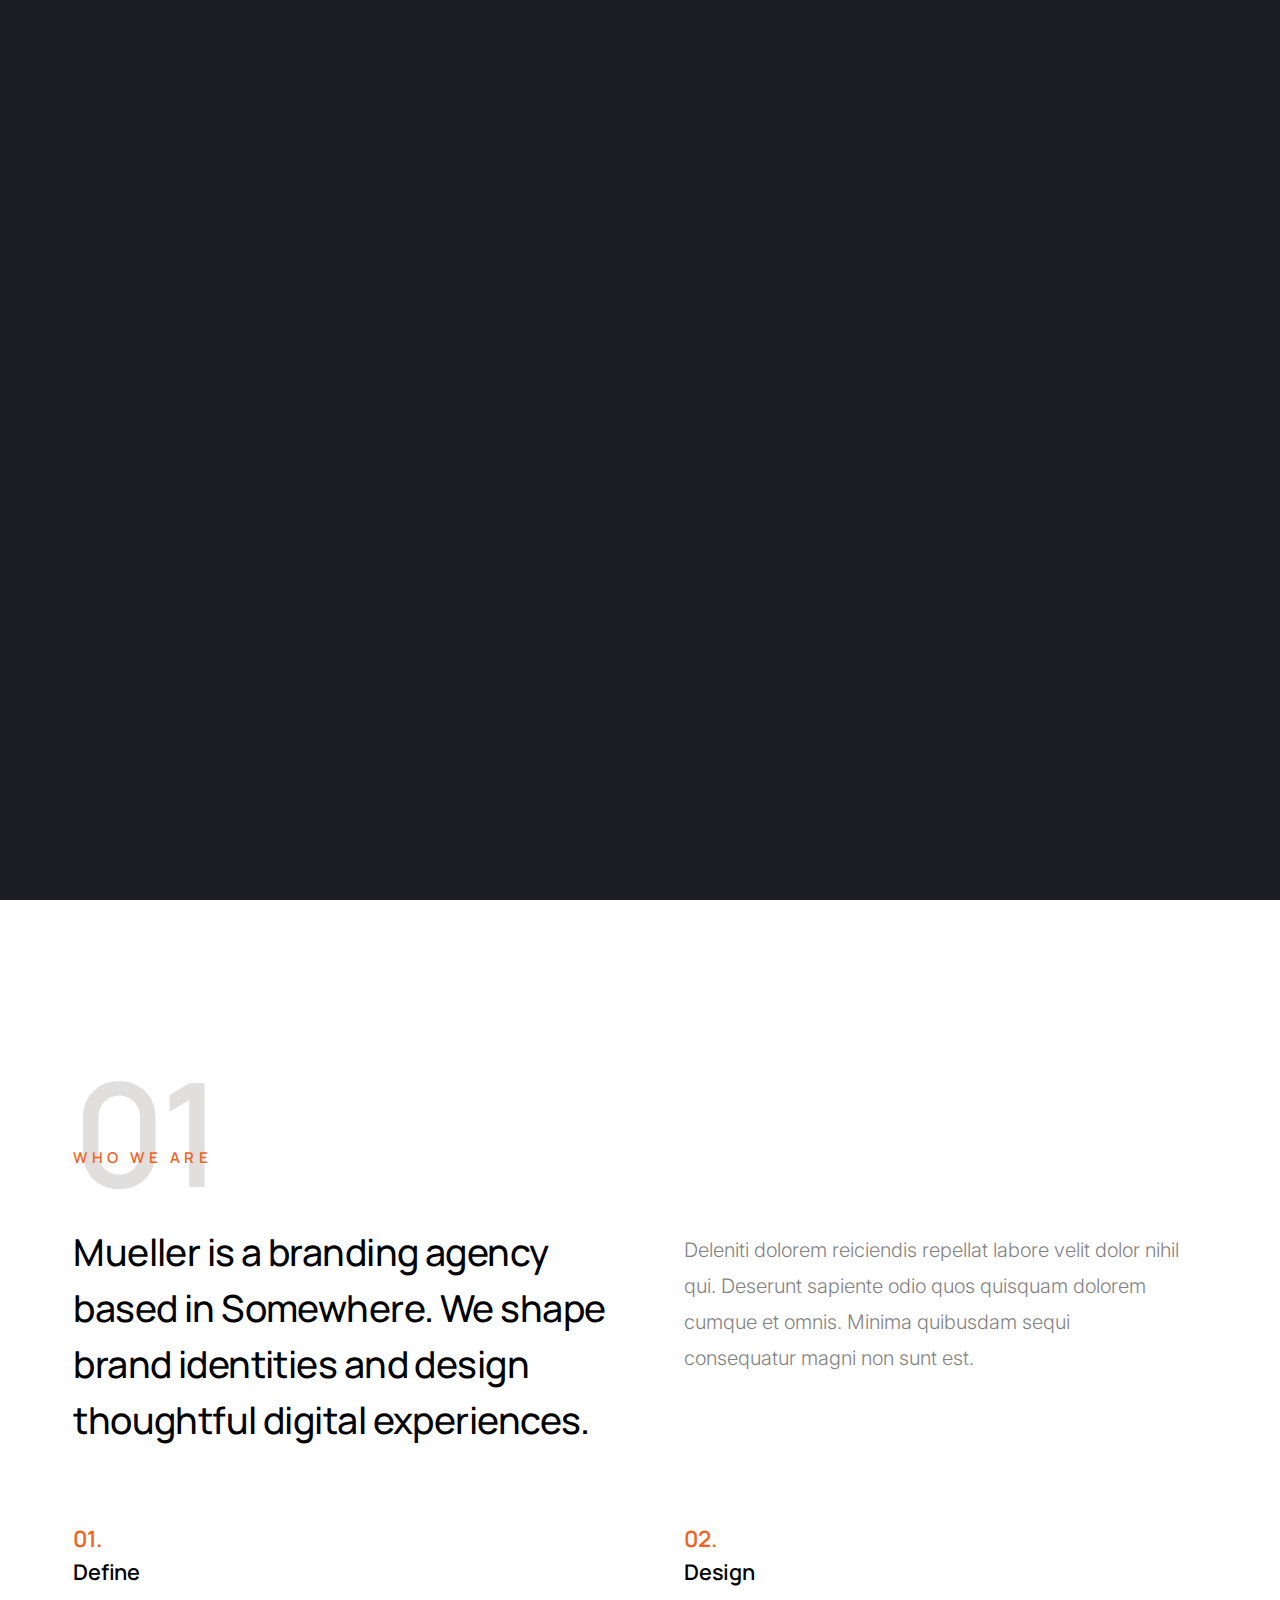
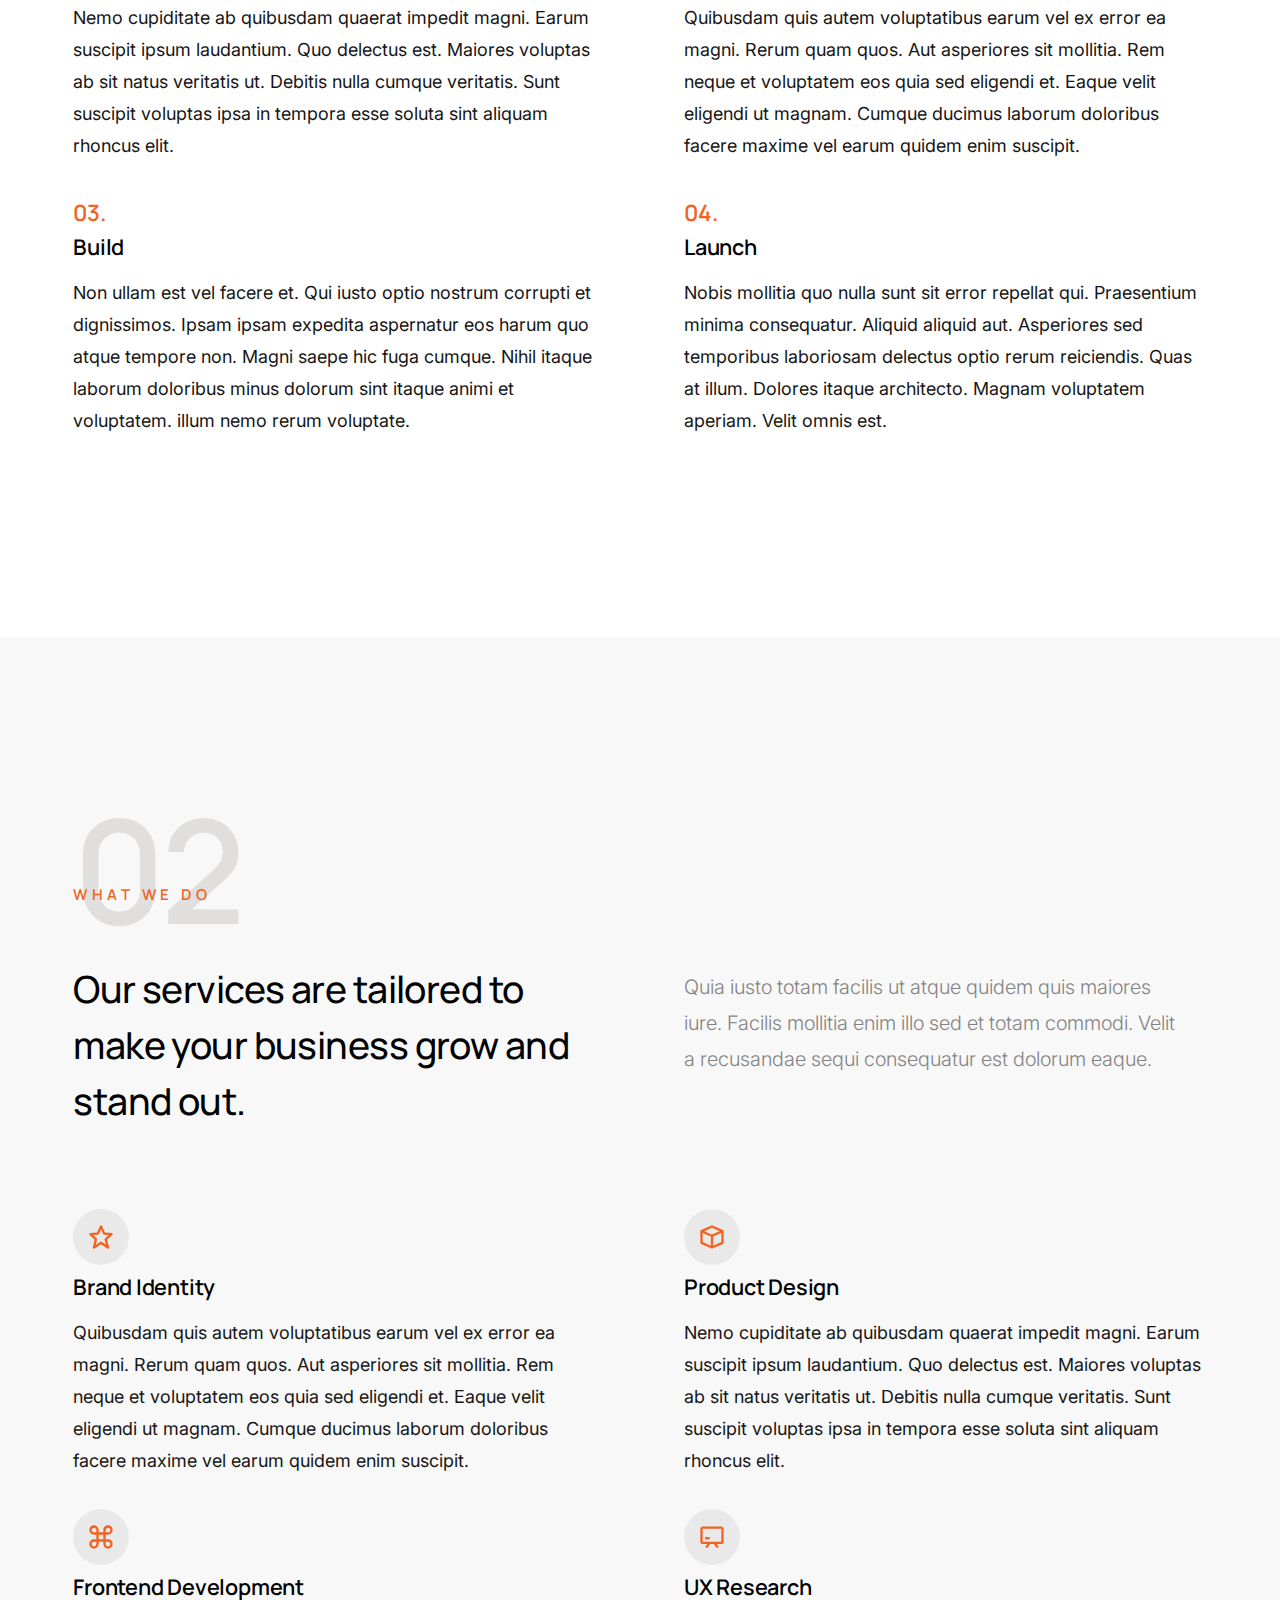
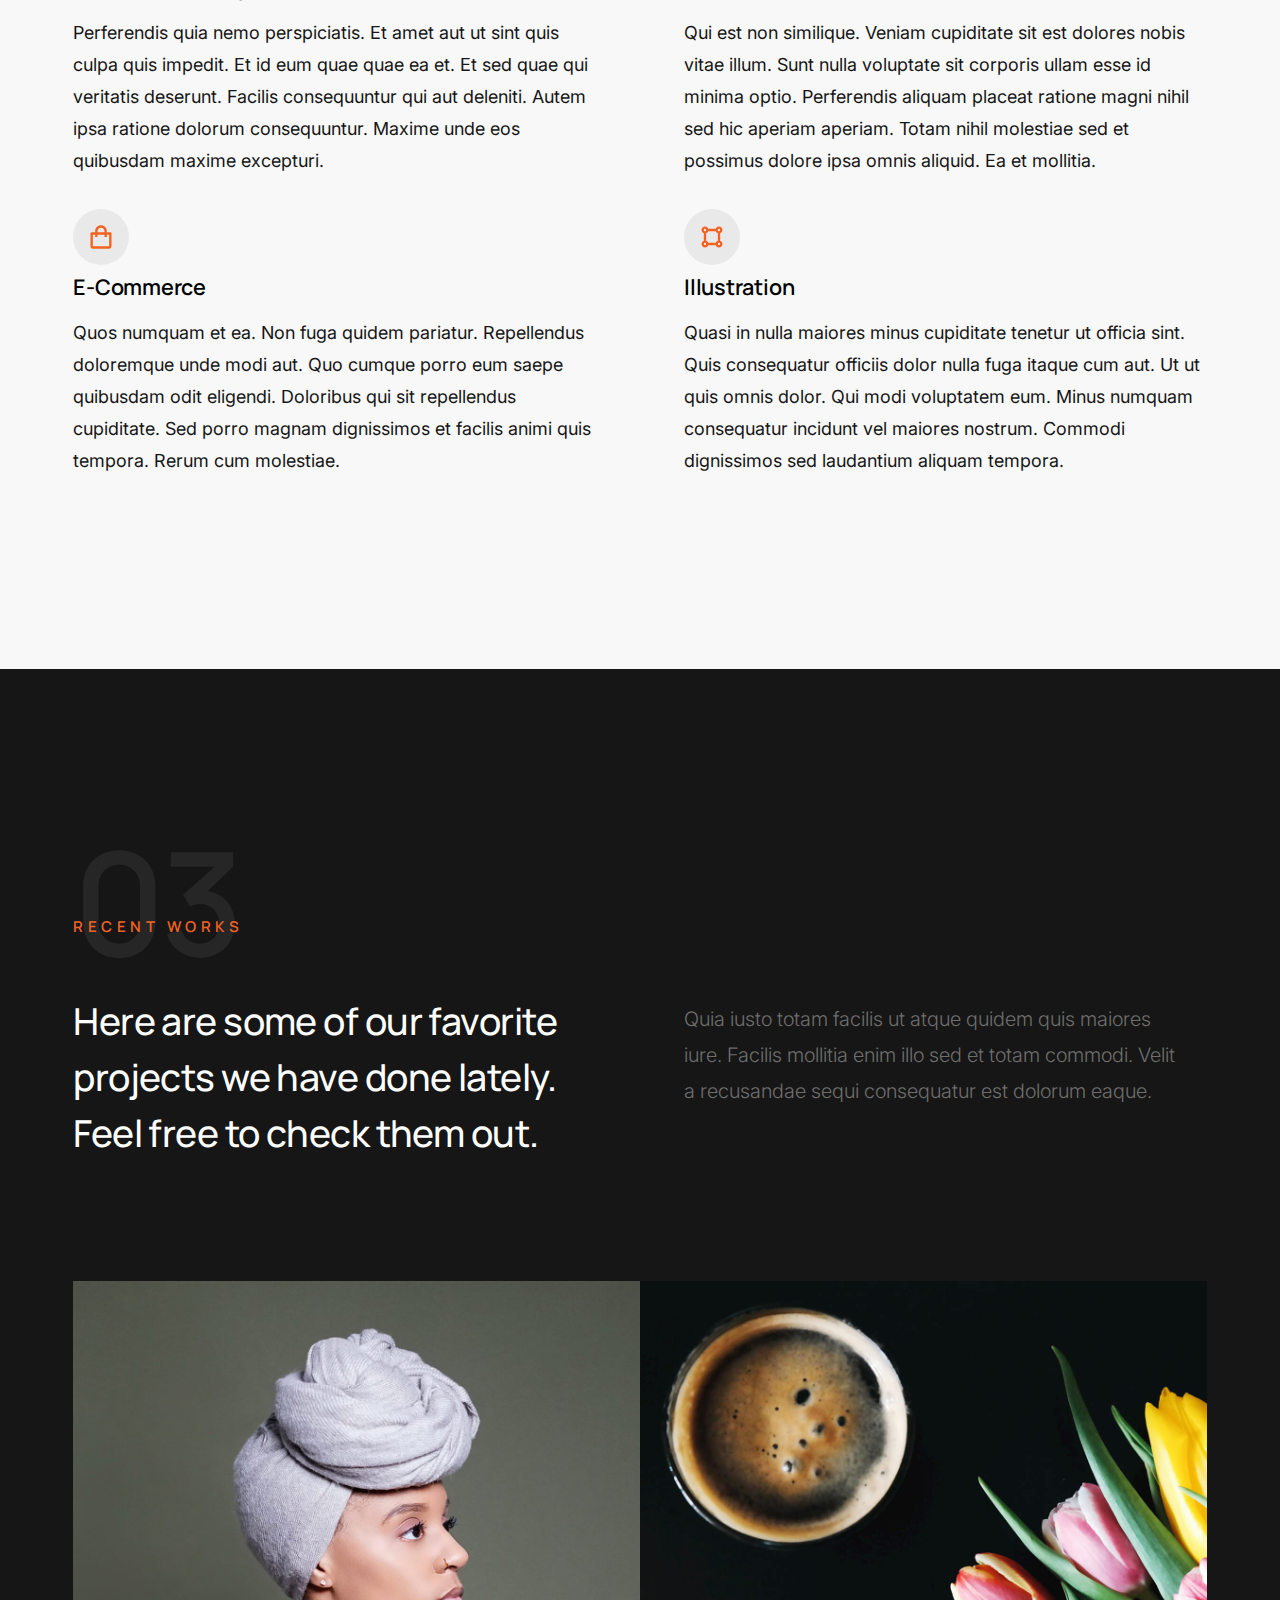
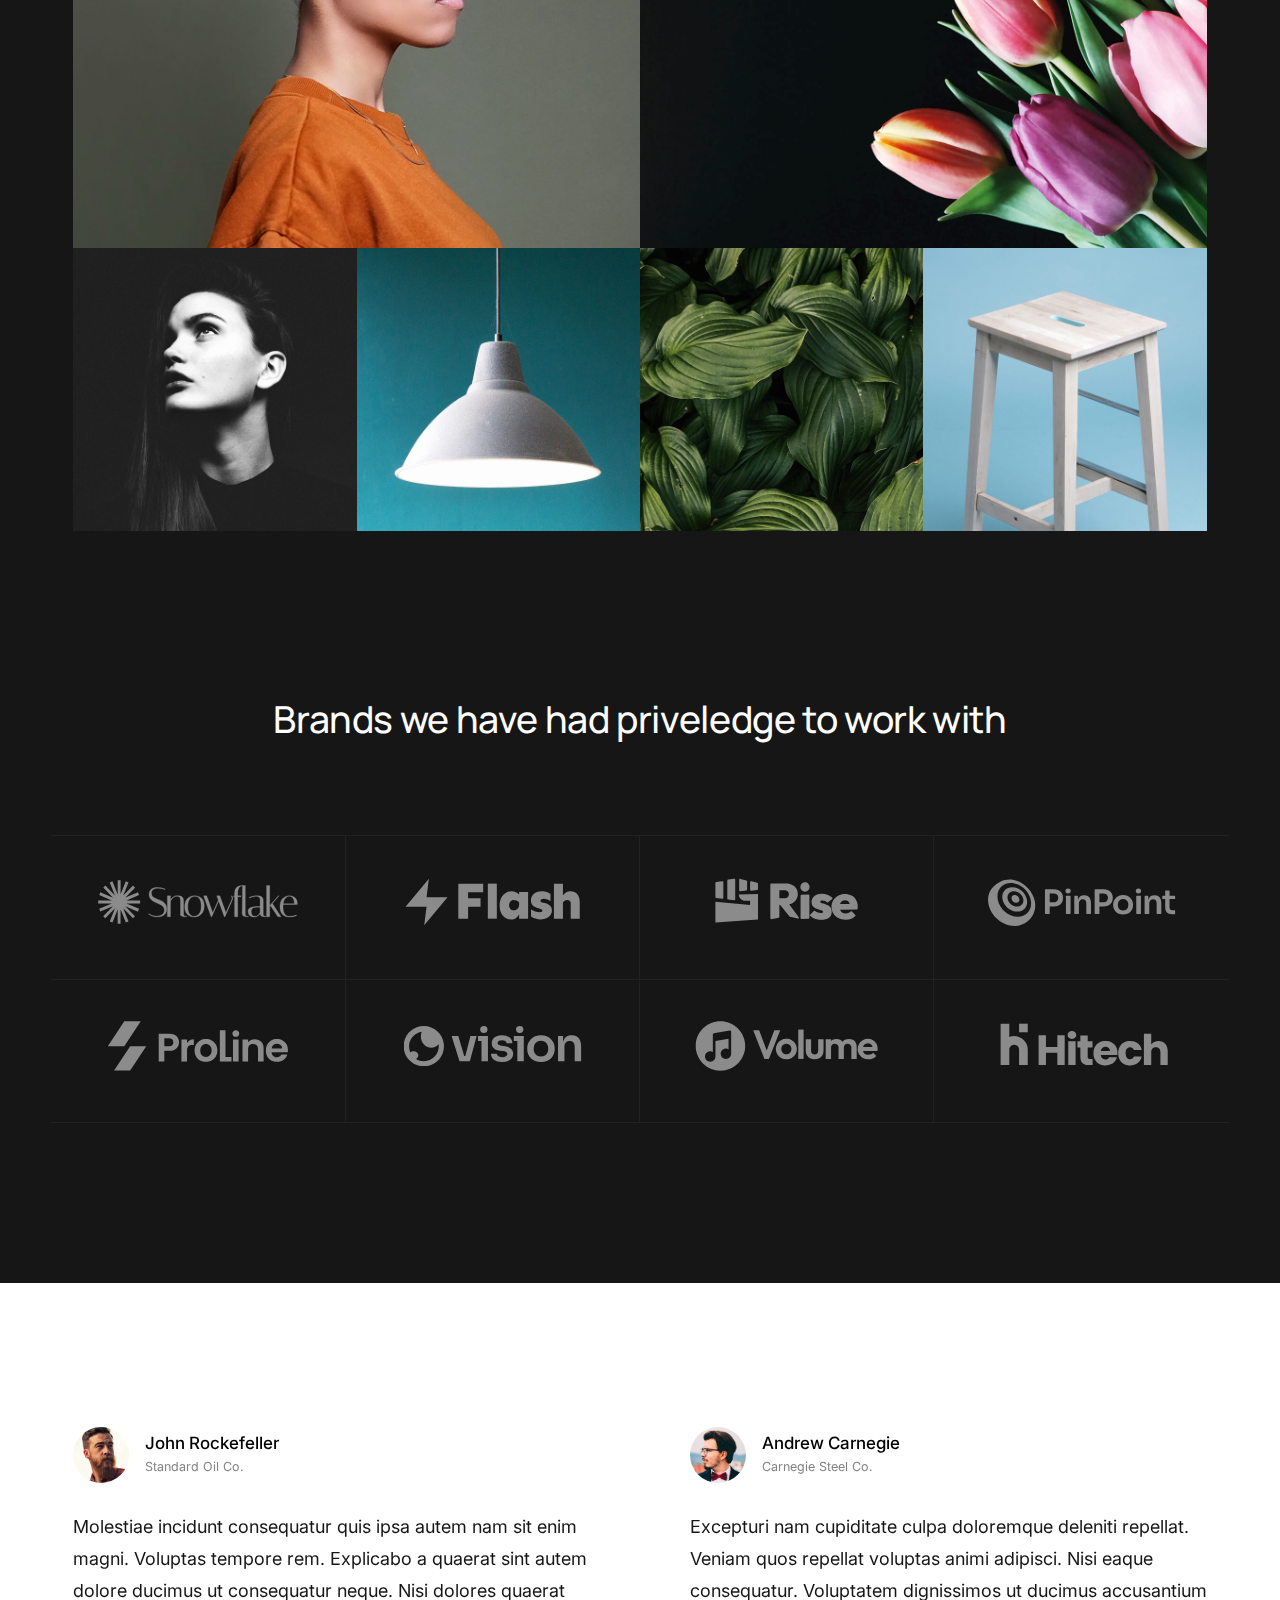
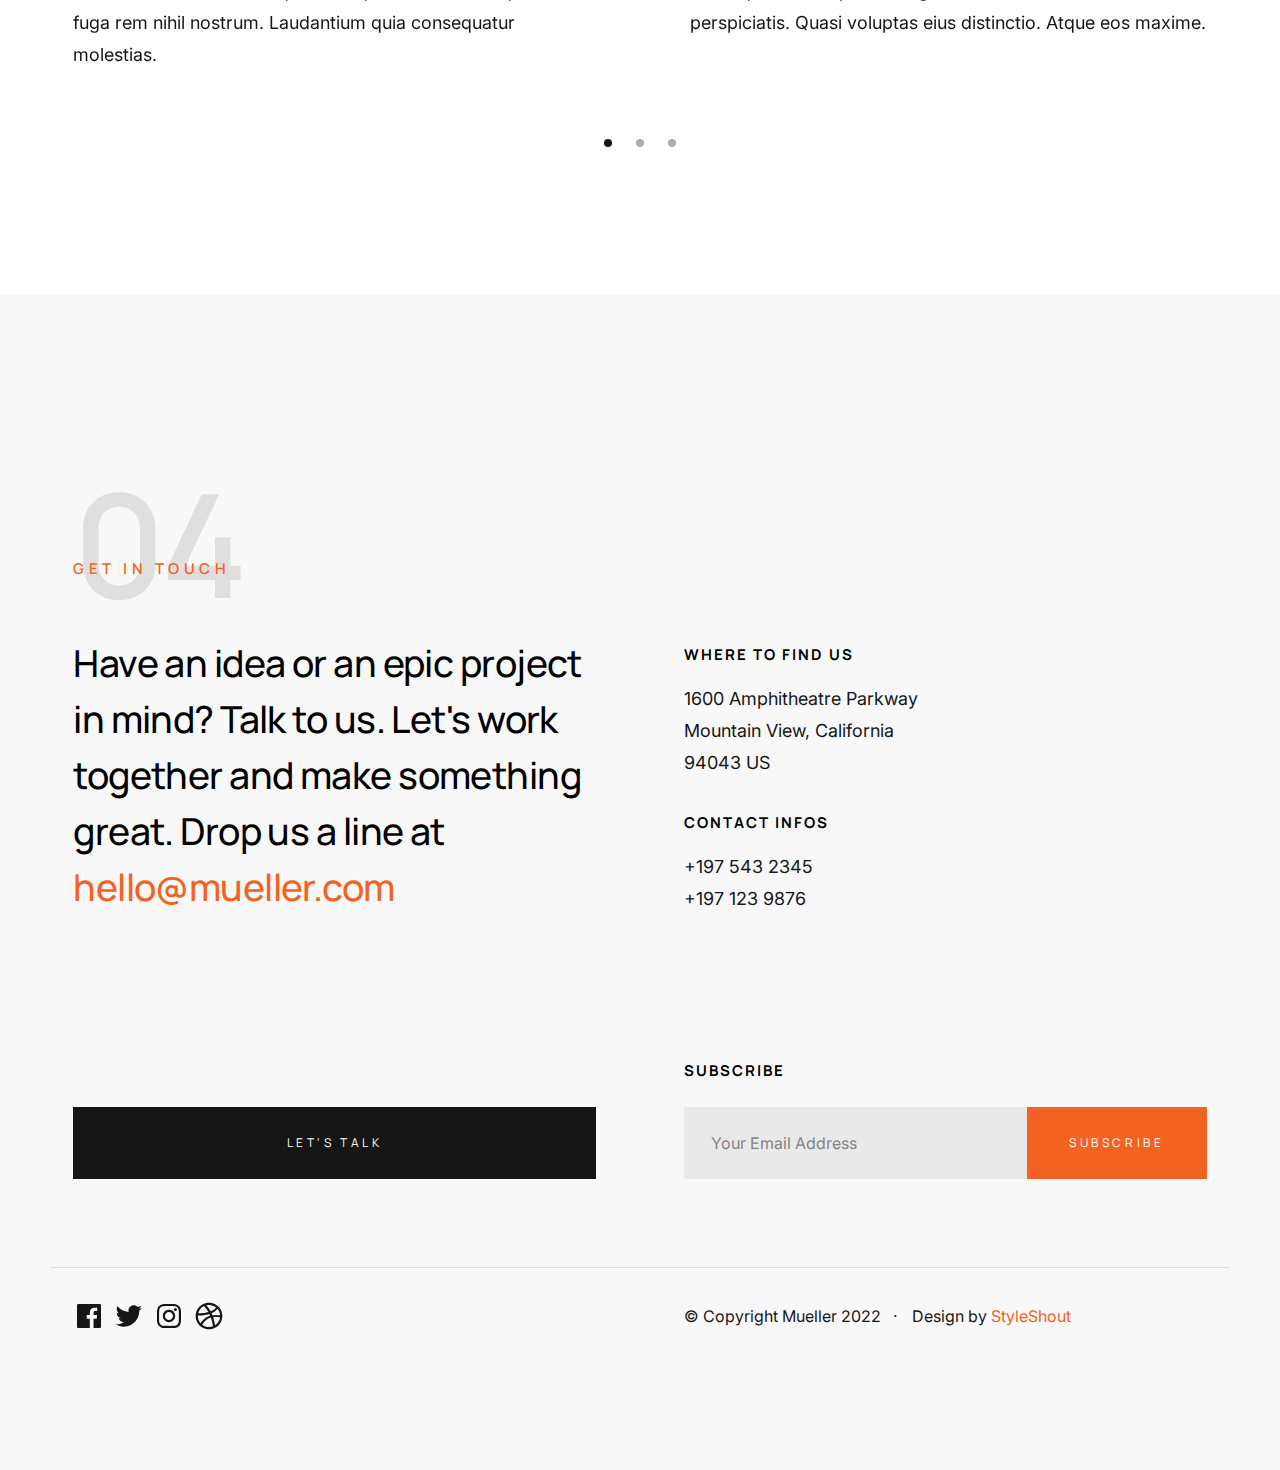
==== index.html @ e0d24ff0 "Hello! Mom" ====
<!DOCTYPE html>
<html lang="en" class="no-js" >
<head>

    <!--- basic page needs
    ================================================== -->
    <meta charset="utf-8">
    <meta name="viewport" content="width=device-width, initial-scale=1">
    <title>Mueller</title>

    <script>
        document.documentElement.classList.remove('no-js');
        document.documentElement.classList.add('js');
    </script>

    <!-- CSS
    ================================================== -->
    <link rel="stylesheet" href="css/vendor.css">
    <link rel="stylesheet" href="css/styles.css">

    <!-- favicons
    ================================================== -->
    <link rel="apple-touch-icon" sizes="180x180" href="apple-touch-icon.png">
    <link rel="icon" type="image/png" sizes="32x32" href="favicon-32x32.png">
    <link rel="icon" type="image/png" sizes="16x16" href="favicon-16x16.png">
    <link rel="manifest" href="site.webmanifest">

</head>


<body id="top">


    <!-- preloader
    ================================================== -->
    <div id="preloader">
        <div id="loader"></div>
    </div>


    <!-- page wrap
    ================================================== -->
    <div id="page" class="s-pagewrap">


        <!-- # site header 
        ================================================== -->
        <header class="s-header">

            <div class="row s-header__inner">

                <div class="s-header__block">
                    <div class="s-header__logo">
                        <a class="logo" href="index.html">
                            <img src="images/logo.svg" alt="Homepage">
                        </a>
                    </div>

                    <a class="s-header__menu-toggle" href="#0"><span>Menu</span></a>
                </div> <!-- end s-header__block -->

                <nav class="s-header__nav">
    
                    <ul class="s-header__menu-links">
                        <li class="current"><a href="#intro" class="smoothscroll">Intro</a></li>
                        <li><a href="#about" class="smoothscroll">About</a></li>
                        <li><a href="#services" class="smoothscroll">Services</a></li>
                        <li><a href="#folio" class="smoothscroll">Work</a></li>
                        <li><a href="#footer" class="smoothscroll">Contact</a></li>
                    </ul> <!-- s-header__menu-links -->

                    <ul class="s-header__social">
                        <li>
                            <a href="">
                                <svg xmlns="http://www.w3.org/2000/svg" width="24" height="24" viewBox="0 0 24 24" style="fill:rgba(0, 0, 0, 1);transform:;-ms-filter:"><path d="M20,3H4C3.447,3,3,3.448,3,4v16c0,0.552,0.447,1,1,1h8.615v-6.96h-2.338v-2.725h2.338v-2c0-2.325,1.42-3.592,3.5-3.592 c0.699-0.002,1.399,0.034,2.095,0.107v2.42h-1.435c-1.128,0-1.348,0.538-1.348,1.325v1.735h2.697l-0.35,2.725h-2.348V21H20 c0.553,0,1-0.448,1-1V4C21,3.448,20.553,3,20,3z"></path></svg>
                                <span class="u-screen-reader-text">Facebook</span>
                            </a>
                        </li>
                        <li>
                            <a href="">
                                <svg xmlns="http://www.w3.org/2000/svg" width="24" height="24" viewBox="0 0 24 24" style="fill:rgba(0, 0, 0, 1);transform:;-ms-filter:"><path d="M19.633,7.997c0.013,0.175,0.013,0.349,0.013,0.523c0,5.325-4.053,11.461-11.46,11.461c-2.282,0-4.402-0.661-6.186-1.809 c0.324,0.037,0.636,0.05,0.973,0.05c1.883,0,3.616-0.636,5.001-1.721c-1.771-0.037-3.255-1.197-3.767-2.793 c0.249,0.037,0.499,0.062,0.761,0.062c0.361,0,0.724-0.05,1.061-0.137c-1.847-0.374-3.23-1.995-3.23-3.953v-0.05 c0.537,0.299,1.16,0.486,1.82,0.511C3.534,9.419,2.823,8.184,2.823,6.787c0-0.748,0.199-1.434,0.548-2.032 c1.983,2.443,4.964,4.04,8.306,4.215c-0.062-0.3-0.1-0.611-0.1-0.923c0-2.22,1.796-4.028,4.028-4.028 c1.16,0,2.207,0.486,2.943,1.272c0.91-0.175,1.782-0.512,2.556-0.973c-0.299,0.935-0.936,1.721-1.771,2.22 c0.811-0.088,1.597-0.312,2.319-0.624C21.104,6.712,20.419,7.423,19.633,7.997z"></path></svg>
                                <span class="u-screen-reader-text">Twitter</span>
                            </a>
                        </li>
                        <li>
                            <a href="">
                                <svg xmlns="http://www.w3.org/2000/svg" width="24" height="24" viewBox="0 0 24 24" style="fill:rgba(0, 0, 0, 1);transform:;-ms-filter:"><path d="M11.999,7.377c-2.554,0-4.623,2.07-4.623,4.623c0,2.554,2.069,4.624,4.623,4.624c2.552,0,4.623-2.07,4.623-4.624 C16.622,9.447,14.551,7.377,11.999,7.377L11.999,7.377z M11.999,15.004c-1.659,0-3.004-1.345-3.004-3.003 c0-1.659,1.345-3.003,3.004-3.003s3.002,1.344,3.002,3.003C15.001,13.659,13.658,15.004,11.999,15.004L11.999,15.004z"></path><circle cx="16.806" cy="7.207" r="1.078"></circle><path d="M20.533,6.111c-0.469-1.209-1.424-2.165-2.633-2.632c-0.699-0.263-1.438-0.404-2.186-0.42 c-0.963-0.042-1.268-0.054-3.71-0.054s-2.755,0-3.71,0.054C7.548,3.074,6.809,3.215,6.11,3.479C4.9,3.946,3.945,4.902,3.477,6.111 c-0.263,0.7-0.404,1.438-0.419,2.186c-0.043,0.962-0.056,1.267-0.056,3.71c0,2.442,0,2.753,0.056,3.71 c0.015,0.748,0.156,1.486,0.419,2.187c0.469,1.208,1.424,2.164,2.634,2.632c0.696,0.272,1.435,0.426,2.185,0.45 c0.963,0.042,1.268,0.055,3.71,0.055s2.755,0,3.71-0.055c0.747-0.015,1.486-0.157,2.186-0.419c1.209-0.469,2.164-1.424,2.633-2.633 c0.263-0.7,0.404-1.438,0.419-2.186c0.043-0.962,0.056-1.267,0.056-3.71s0-2.753-0.056-3.71C20.941,7.57,20.801,6.819,20.533,6.111z M19.315,15.643c-0.007,0.576-0.111,1.147-0.311,1.688c-0.305,0.787-0.926,1.409-1.712,1.711c-0.535,0.199-1.099,0.303-1.67,0.311 c-0.95,0.044-1.218,0.055-3.654,0.055c-2.438,0-2.687,0-3.655-0.055c-0.569-0.007-1.135-0.112-1.669-0.311 c-0.789-0.301-1.414-0.923-1.719-1.711c-0.196-0.534-0.302-1.099-0.311-1.669c-0.043-0.95-0.053-1.218-0.053-3.654 c0-2.437,0-2.686,0.053-3.655c0.007-0.576,0.111-1.146,0.311-1.687c0.305-0.789,0.93-1.41,1.719-1.712 c0.534-0.198,1.1-0.303,1.669-0.311c0.951-0.043,1.218-0.055,3.655-0.055c2.437,0,2.687,0,3.654,0.055 c0.571,0.007,1.135,0.112,1.67,0.311c0.786,0.303,1.407,0.925,1.712,1.712c0.196,0.534,0.302,1.099,0.311,1.669 c0.043,0.951,0.054,1.218,0.054,3.655c0,2.436,0,2.698-0.043,3.654H19.315z"></path></svg>
                                <span class="u-screen-reader-text">Instagram</span>
                            </a>
                        </li>
                        <li>
                            <a href="">
                                <svg xmlns="http://www.w3.org/2000/svg" width="24" height="24" viewBox="0 0 24 24" style="fill: rgba(0, 0, 0, 1);transform: ;msFilter:;"><path d="M20.66 6.98a9.932 9.932 0 0 0-3.641-3.64C15.486 2.447 13.813 2 12 2s-3.486.447-5.02 1.34c-1.533.893-2.747 2.107-3.64 3.64S2 10.187 2 12s.446 3.487 1.34 5.02a9.924 9.924 0 0 0 3.641 3.64C8.514 21.553 10.187 22 12 22s3.486-.447 5.02-1.34a9.932 9.932 0 0 0 3.641-3.64C21.554 15.487 22 13.813 22 12s-.446-3.487-1.34-5.02zM12 3.66c2 0 3.772.64 5.32 1.919-.92 1.174-2.286 2.14-4.1 2.9-1.002-1.813-2.088-3.327-3.261-4.54A7.715 7.715 0 0 1 12 3.66zM5.51 6.8a8.116 8.116 0 0 1 2.711-2.22c1.212 1.201 2.325 2.7 3.34 4.5-2 .6-4.114.9-6.341.9-.573 0-1.006-.013-1.3-.04A8.549 8.549 0 0 1 5.51 6.8zM3.66 12c0-.054.003-.12.01-.2.007-.08.01-.146.01-.2.254.014.641.02 1.161.02 2.666 0 5.146-.367 7.439-1.1.187.373.381.793.58 1.26-1.32.293-2.674 1.006-4.061 2.14S6.4 16.247 5.76 17.5c-1.4-1.587-2.1-3.42-2.1-5.5zM12 20.34c-1.894 0-3.594-.587-5.101-1.759.601-1.187 1.524-2.322 2.771-3.401 1.246-1.08 2.483-1.753 3.71-2.02a29.441 29.441 0 0 1 1.56 6.62 8.166 8.166 0 0 1-2.94.56zm7.08-3.96a8.351 8.351 0 0 1-2.58 2.621c-.24-2.08-.7-4.107-1.379-6.081.932-.066 1.765-.1 2.5-.1.799 0 1.686.034 2.659.1a8.098 8.098 0 0 1-1.2 3.46zm-1.24-5c-1.16 0-2.233.047-3.22.14a27.053 27.053 0 0 0-.68-1.62c2.066-.906 3.532-2.006 4.399-3.3 1.2 1.414 1.854 3.027 1.96 4.84-.812-.04-1.632-.06-2.459-.06z"></path></svg>
                                <span class="u-screen-reader-text">Dribbble</span>
                            </a>
                        </li>
                    </ul> <!-- s-header__social -->
    
                </nav> <!-- end s-header__nav -->

            </div> <!-- end s-header__inner -->

        </header> <!-- end s-header -->


        <!-- # site-content
        ================================================== -->
        <section id="content" class="s-content">


            <!-- intro
            ----------------------------------------------- -->
            <section id="intro" class="s-intro target-section">

                <div class="s-intro__bg"></div>

                <div class="row s-intro__content">

                    <div class="s-intro__content-bg"></div>

                    <div class="column lg-12 s-intro__content-inner">
                        
                        <h1 class="s-intro__content-title">
                        We provide creative <br>
                        solutions to turn your <br>
                        ideas into digital reality.
                        </h1>

                        <div class="s-intro__content-buttons">
                            <a href="#download" class="btn btn--stroke s-intro__content-btn smoothscroll">More About Us</a>
                            <a href="https://player.vimeo.com/video/14592941?color=f26522&title=0&byline=0&portrait=0" class="s-intro__content-video-btn">
                                <svg xmlns="http://www.w3.org/2000/svg" width="24" height="24" viewBox="0 0 24 24" style="fill: rgba(0, 0, 0, 1);transform: ;msFilter:;"><path d="M7 6v12l10-6z"></path></svg>
                            </a>
                        </div>
                        
                    </div> <!-- s-intro__content-inner -->

                </div> <!-- s-intro__content -->

                <div class="s-intro__scroll-down">
                    <a href="#about" class="smoothscroll">
                        <span>Scroll Down</span>
                    </a>
                </div> <!-- s-intro__scroll-down -->

            </section> <!-- end s-intro -->


            <!-- about
            ----------------------------------------------- -->
            <section id="about" class="s-about target-section">

                <div class="row section-header" data-num="01">
                    <h3 class="column lg-12 section-header__pretitle pretitle text-pretitle">Who We Are</h3>
                    <div class="column lg-6 stack-on-1100 section-header__primary">
                        <h2 class="title text-display-1">
                        Mueller is a branding agency based in Somewhere. 
                        We shape brand identities and design thoughtful 
                        digital experiences.
                        </h2>
                    </div>
                    <div class="column lg-6 stack-on-1100 section-header__secondary">
                        <p class="desc">
                        Deleniti dolorem reiciendis repellat labore velit dolor nihil qui. 
                        Deserunt sapiente odio quos quisquam dolorem cumque et omnis. 
                        Minima quibusdam sequi consequatur magni non sunt est.
                        </p>
                    </div>
                </div> <!-- end section-header -->

                <div class="row process-list list-block show-ctr block-lg-one-half block-tab-whole">
    
                    <div class="column list-block__item">
                        <div class="list-block__title">
                            <h3 class="h5">Define</h3>
                        </div>
                        <div class="list-block__text">
                            <p>
                            Nemo cupiditate ab quibusdam quaerat impedit magni. Earum suscipit ipsum laudantium. 
                            Quo delectus est. Maiores voluptas ab sit natus veritatis ut. Debitis nulla cumque veritatis.
                            Sunt suscipit voluptas ipsa in tempora esse soluta sint aliquam rhoncus elit.
                            </p>
                        </div>
                    </div> <!-- end list-block__item -->

                    <div class="column list-block__item">
                        <div class="list-block__title">
                            <h3 class="h5">Design</h3>
                        </div>
                        <div class="list-block__text">
                            <p>
                            Quibusdam quis autem voluptatibus earum vel ex error ea magni. Rerum quam quos. Aut asperiores 
                            sit mollitia. Rem neque et voluptatem eos quia sed eligendi et. Eaque velit eligendi ut 
                            magnam. Cumque ducimus laborum doloribus facere maxime vel earum quidem enim suscipit.
                            </p>
                        </div>
                    </div> <!-- end list-block__item -->
        
                    <div class="column list-block__item">
                        <div class="list-block__title">
                            <h3 class="h5">Build</h3>
                        </div>
                        <div class="list-block__text">
                            <p>
                            Non ullam est vel facere et. Qui iusto optio nostrum corrupti et dignissimos. Ipsam ipsam 
                            expedita aspernatur eos harum quo atque tempore non. Magni saepe hic fuga cumque. Nihil 
                            itaque laborum doloribus minus dolorum sint itaque animi et voluptatem.
                            illum nemo rerum voluptate. 
                            </p>
                        </div>
                    </div> <!-- end list-block__item -->
        
                    <div class="column list-block__item">
                        <div class="list-block__title">
                            <h3 class="h5">Launch</h3>
                        </div>
                        <div class="list-block__text">
                            <p>
                            Nobis mollitia quo nulla sunt sit error repellat qui. Praesentium minima consequatur. 
                            Aliquid aliquid aut. Asperiores sed temporibus laboriosam delectus optio rerum reiciendis.
                            Quas at illum. Dolores itaque architecto. Magnam voluptatem aperiam. Velit omnis est.
                            </p>
                        </div>
                    </div> <!-- end list-block__item -->

                </div> <!-- end process-list -->

            </section> <!-- end s-about -->


            <!-- services
            ----------------------------------------------- -->
            <section id="services" class="s-services target-section">

                <div class="row section-header" data-num="02">
                    <h3 class="column lg-12 section-header__pretitle text-pretitle">What We Do</h3>
                    <div class="column lg-6 stack-on-1100 section-header__primary">
                        <h2 class="title text-display-1">
                            Our services are tailored to make your business grow and stand out.
                        </h2>
                    </div>
                    <div class="column lg-6 stack-on-1100 section-header__secondary">
                        <p class="desc">
                        Quia iusto totam facilis ut atque quidem quis maiores iure. 
                        Facilis mollitia enim illo sed et totam commodi. Velit a 
                        recusandae sequi consequatur est dolorum eaque.
                        </p>
                    </div>
                </div> <!-- end section-header -->

                <div class="row services-list list-block block-lg-one-half block-tab-whole">
    
                    <div class="column list-block__item">
                        <div class="list-block__title">
                            <div class="list-block__icon">
                                <svg xmlns="http://www.w3.org/2000/svg" width="24" height="24" viewBox="0 0 24 24" style="fill: rgba(0, 0, 0, 1);transform: ;msFilter:;"><path d="m6.516 14.323-1.49 6.452a.998.998 0 0 0 1.529 1.057L12 18.202l5.445 3.63a1.001 1.001 0 0 0 1.517-1.106l-1.829-6.4 4.536-4.082a1 1 0 0 0-.59-1.74l-5.701-.454-2.467-5.461a.998.998 0 0 0-1.822 0L8.622 8.05l-5.701.453a1 1 0 0 0-.619 1.713l4.214 4.107zm2.853-4.326a.998.998 0 0 0 .832-.586L12 5.43l1.799 3.981a.998.998 0 0 0 .832.586l3.972.315-3.271 2.944c-.284.256-.397.65-.293 1.018l1.253 4.385-3.736-2.491a.995.995 0 0 0-1.109 0l-3.904 2.603 1.05-4.546a1 1 0 0 0-.276-.94l-3.038-2.962 4.09-.326z"></path></svg>
                            </div>
                            <h3 class="h5">Brand Identity</h3>
                        </div>
                        <div class="list-block__text">
                            <p>
                            Quibusdam quis autem voluptatibus earum vel ex error ea magni. Rerum quam quos. Aut asperiores 
                            sit mollitia. Rem neque et voluptatem eos quia sed eligendi et. Eaque velit eligendi ut 
                            magnam. Cumque ducimus laborum doloribus facere maxime vel earum quidem enim suscipit.
                            </p>
                        </div>
                    </div> <!-- end list-block__item -->
        
                    <div class="column list-block__item">
                        <div class="list-block__title">
                            <div class="list-block__icon">
                                <svg xmlns="http://www.w3.org/2000/svg" width="24" height="24" viewBox="0 0 24 24" style="fill: rgba(0, 0, 0, 1);transform: ;msFilter:;"><path d="m21.406 6.086-9-4a1.001 1.001 0 0 0-.813 0l-9 4c-.02.009-.034.024-.054.035-.028.014-.058.023-.084.04-.022.015-.039.034-.06.05a.87.87 0 0 0-.19.194c-.02.028-.041.053-.059.081a1.119 1.119 0 0 0-.076.165c-.009.027-.023.052-.031.079A1.013 1.013 0 0 0 2 7v10c0 .396.232.753.594.914l9 4c.13.058.268.086.406.086a.997.997 0 0 0 .402-.096l.004.01 9-4A.999.999 0 0 0 22 17V7a.999.999 0 0 0-.594-.914zM12 4.095 18.538 7 12 9.905l-1.308-.581L5.463 7 12 4.095zM4 16.351V8.539l7 3.111v7.811l-7-3.11zm9 3.11V11.65l7-3.111v7.812l-7 3.11z"></path></svg>
                            </div>
                            <h3 class="h5">Product Design</h3>
                        </div>
                        <div class="list-block__text">
                            <p>
                            Nemo cupiditate ab quibusdam quaerat impedit magni. Earum suscipit ipsum laudantium. 
                            Quo delectus est. Maiores voluptas ab sit natus veritatis ut. Debitis nulla cumque veritatis.
                            Sunt suscipit voluptas ipsa in tempora esse soluta sint aliquam rhoncus elit.
                            </p>
                        </div>
                    </div> <!-- end list-block__item -->
        
                    <div class="column list-block__item">
                        <div class="list-block__title">
                            <div class="list-block__icon">
                                <svg xmlns="http://www.w3.org/2000/svg" width="24" height="24" viewBox="0 0 24 24" style="fill: rgba(0, 0, 0, 1);transform: ;msFilter:;"><path d="M6 14c-2.206 0-4 1.794-4 4s1.794 4 4 4a4.003 4.003 0 0 0 3.998-3.98H10V16h4v2.039h.004A4.002 4.002 0 0 0 18 22c2.206 0 4-1.794 4-4s-1.794-4-4-4h-2v-4h2c2.206 0 4-1.794 4-4s-1.794-4-4-4-4 1.794-4 4v2h-4V5.98h-.002A4.003 4.003 0 0 0 6 2C3.794 2 2 3.794 2 6s1.794 4 4 4h2v4H6zm2 4c0 1.122-.879 2-2 2s-2-.878-2-2 .879-2 2-2h2v2zm10-2c1.121 0 2 .878 2 2s-.879 2-2 2-2-.878-2-2v-2h2zM16 6c0-1.122.879-2 2-2s2 .878 2 2-.879 2-2 2h-2V6zM6 8c-1.121 0-2-.878-2-2s.879-2 2-2 2 .878 2 2v2H6zm4 2h4v4h-4v-4z"></path></svg>
                            </div>
                            <h3 class="h5">Frontend Development</h3>
                        </div>
                        <div class="list-block__text">
                            <p>
                            Perferendis quia nemo perspiciatis. Et amet aut ut sint quis culpa quis impedit. 
                            Et id eum quae quae ea et. Et sed quae qui veritatis deserunt. Facilis consequuntur 
                            qui aut deleniti. Autem ipsa ratione dolorum consequuntur. Maxime unde eos quibusdam 
                            maxime excepturi.
                            </p>
                        </div>
                    </div> <!-- end list-block__item -->
        
                    <div class="column list-block__item">
                        <div class="list-block__title">
                            <div class="list-block__icon">
                                <svg xmlns="http://www.w3.org/2000/svg" width="24" height="24" viewBox="0 0 24 24" style="fill: rgba(0, 0, 0, 1);transform: ;msFilter:;"><path d="M20 3H4c-1.103 0-2 .897-2 2v11c0 1.103.897 2 2 2h4l-1.8 2.4 1.6 1.2 2.7-3.6h3l2.7 3.6 1.6-1.2L16 18h4c1.103 0 2-.897 2-2V5c0-1.103-.897-2-2-2zM4 16V5h16l.001 11H4z"></path><path d="M6 12h4v2H6z"></path></svg>
                            </div>
                            <h3 class="h5">UX Research</h3>
                        </div>
                        <div class="list-block__text">
                            <p>
                            Qui est non similique. Veniam cupiditate sit est dolores nobis vitae illum. 
                            Sunt nulla voluptate sit corporis ullam esse id minima optio. Perferendis aliquam placeat 
                            ratione magni nihil sed hic aperiam aperiam. Totam nihil molestiae sed et possimus 
                            dolore ipsa omnis aliquid. Ea et mollitia. 
                            </p>
                        </div>
                    </div> <!-- end list-block__item -->

                    <div class="column list-block__item">
                        <div class="list-block__title">
                            <div class="list-block__icon">
                                <svg xmlns="http://www.w3.org/2000/svg" width="24" height="24" viewBox="0 0 24 24" style="fill: rgba(0, 0, 0, 1);transform: ;msFilter:;"><path d="M5 22h14c1.103 0 2-.897 2-2V9a1 1 0 0 0-1-1h-3V7c0-2.757-2.243-5-5-5S7 4.243 7 7v1H4a1 1 0 0 0-1 1v11c0 1.103.897 2 2 2zM9 7c0-1.654 1.346-3 3-3s3 1.346 3 3v1H9V7zm-4 3h2v2h2v-2h6v2h2v-2h2l.002 10H5V10z"></path></svg>
                            </div>
                            <h3 class="h5">E-Commerce</h3>
                        </div>
                        <div class="list-block__text">
                            <p>
                            Quos numquam et ea. Non fuga quidem pariatur. Repellendus doloremque unde modi aut. 
                            Quo cumque porro eum saepe quibusdam odit eligendi. Doloribus qui sit repellendus cupiditate. 
                            Sed porro magnam dignissimos et facilis animi quis tempora. Rerum cum molestiae. 
                            </p>
                        </div>
                    </div> <!-- end list-block__item -->
        
                    <div class="column list-block__item">
                        <div class="list-block__title">
                            <div class="list-block__icon">
                                <svg xmlns="http://www.w3.org/2000/svg" width="24" height="24" viewBox="0 0 24 24" style="fill: rgba(0, 0, 0, 1);transform: ;msFilter:;"><path d="M21 6c0-1.654-1.346-3-3-3a2.993 2.993 0 0 0-2.815 2h-6.37A2.993 2.993 0 0 0 6 3C4.346 3 3 4.346 3 6c0 1.302.839 2.401 2 2.815v6.369A2.997 2.997 0 0 0 3 18c0 1.654 1.346 3 3 3a2.993 2.993 0 0 0 2.815-2h6.369a2.994 2.994 0 0 0 2.815 2c1.654 0 3-1.346 3-3a2.997 2.997 0 0 0-2-2.816V8.816A2.996 2.996 0 0 0 21 6zm-3-1a1.001 1.001 0 1 1-1 1c0-.551.448-1 1-1zm-2.815 12h-6.37A2.99 2.99 0 0 0 7 15.184V8.816A2.99 2.99 0 0 0 8.815 7h6.369A2.99 2.99 0 0 0 17 8.815v6.369A2.99 2.99 0 0 0 15.185 17zM6 5a1.001 1.001 0 1 1-1 1c0-.551.448-1 1-1zm0 14a1.001 1.001 0 0 1 0-2 1.001 1.001 0 0 1 0 2zm12 0a1.001 1.001 0 0 1 0-2 1.001 1.001 0 0 1 0 2z"></path></svg>
                            </div>
                            <h3 class="h5">Illustration</h3>
                        </div>
                        <div class="list-block__text">
                            <p>
                            Quasi in nulla maiores minus cupiditate tenetur ut officia sint. Quis consequatur 
                            officiis dolor nulla fuga itaque cum aut. Ut ut quis omnis dolor. Qui modi voluptatem eum.
                            Minus numquam consequatur incidunt vel maiores nostrum. Commodi dignissimos sed 
                            laudantium aliquam tempora.
                            </p>
                        </div>
                    </div> <!-- end list-block__item -->
        
                </div> <!-- end process-list -->

            </section> <!-- end s-services -->


            <!-- portfolio
            ----------------------------------------------- -->
            <section id="folio" class="s-folio target-section">

                <div class="row section-header light-on-dark" data-num="03">
                    <h3 class="column lg-12 section-header__pretitle text-pretitle">Recent Works</h3>
                    <div class="column lg-6 stack-on-1100 section-header__primary">
                        <h2 class="title text-display-1">
                            Here are some of our favorite projects we have done lately. Feel free to check them out.
                        </h2>
                    </div>
                    <div class="column lg-6 stack-on-1100 section-header__secondary">
                        <p class="desc">
                        Quia iusto totam facilis ut atque quidem quis maiores iure. 
                        Facilis mollitia enim illo sed et totam commodi. Velit a 
                        recusandae sequi consequatur est dolorum eaque.
                        </p>
                    </div>
                </div> <!-- end section-header -->

                <div id="bricks" class="row bricks">
                    <div class="column lg-12 masonry">
                        <div class="bricks-wrapper">

                            <div class="grid-sizer"></div>

                            <article class="brick brick--double entry">
                                <a href="#modal-01" class="entry__link">
                                    <div class="entry__thumb">
                                        <img src="images/folio/white_turban@2x.jpg" alt="">
                                    </div>
                                    <div class="entry__info">
                                        <div class="entry__cat">Frontend Design</div>
                                        <h4 class="entry__title">White Turban</h4>
                                    </div>
                                </a>
                            </article> <!-- entry -->

                            <article class="brick brick--double entry">
                                <a href="#modal-02" class="entry__link">
                                    <div class="entry__thumb">
                                        <img src="images/folio/caffeine_and_tulips@2x.jpg" alt="">
                                    </div>
                                    <div class="entry__info">
                                        <div class="entry__cat">Brand Identity</div>
                                        <h4 class="entry__title">Caffeine & Tulips</h4>
                                    </div>
                                </a>
                            </article> <!-- entry -->

                            <article class="brick entry">
                                <a href="#modal-03" class="entry__link">
                                    <div class="entry__thumb">
                                        <img src="images/folio/grayscale@2x.jpg" alt="">
                                    </div>
                                    <div class="entry__info">
                                        <div class="entry__cat">Product Design</div>
                                        <h4 class="entry__title">Grayscale</h4>
                                    </div>
                                </a>
                            </article> <!-- entry -->

                            <article class="brick entry">
                                <a href="#modal-04" class="entry__link">
                                    <div class="entry__thumb">
                                        <img src="images/folio/lamp@2x.jpg" alt="">
                                    </div>
                                    <div class="entry__info">
                                        <div class="entry__cat">E-Commerce</div>
                                        <h4 class="entry__title">Lamp</h4>
                                    </div>
                                </a>
                            </article> <!-- entry -->

                            <article class="brick entry">
                                <a href="#modal-05" class="entry__link">
                                    <div class="entry__thumb">
                                        <img src="images/folio/tropical@2x.jpg" alt="">
                                    </div>
                                    <div class="entry__info">
                                        <div class="entry__cat">Frontend Design</div>
                                        <h4 class="entry__title">Tropical</h4>
                                    </div>
                                </a>
                            </article> <!-- entry -->

                            <article class="brick entry">
                                <a href="#modal-06" class="entry__link">
                                    <div class="entry__thumb">
                                        <img src="images/folio/woodcraft@2x.jpg" alt="">
                                    </div>
                                    <div class="entry__info">
                                        <div class="entry__cat">E-Commerce</div>
                                        <h4 class="entry__title">Woodcraft</h4>
                                    </div>
                                </a>
                            </article> <!-- entry -->

                        </div> <!-- end bricks-wrapper -->
                    </div> <!-- end masonry -->
                </div> <!-- end bricks -->


                <!-- modal templates popup
                -------------------------------------------- -->
                <div id="modal-01" hidden>
                    <div class="modal-popup">
                        <img src="images/folio/gallery/g-turban.jpg" alt="">
            
                        <div class="modal-popup__desc">
                            <h5>White Turban</h5>
                            <p>Odio soluta enim quos sit asperiores rerum rerum repudiandae cum. Vel voluptatem alias qui assumenda iure et expedita voluptatem. Ratione officiis quae.</p>
                            <ul class="modal-popup__cat">
                                <li>UX Research</li>
                                <li>Frontend Design</li>
                            </ul>
                        </div>
            
                        <a href="https://www.behance.net/" class="modal-popup__details">Project link</a>
                    </div>
                </div> <!-- end modal -->

                <div id="modal-02" hidden>
                    <div class="modal-popup">
                        <img src="images/folio/gallery/g-tulips.jpg" alt="">
            
                        <div class="modal-popup__desc">
                            <h5>Caffeine & Tulips</h5>
                            <p>Proin gravida nibh vel velit auctor aliquet. Aenean sollicitudin, lorem quis bibendum auctor, nisi elit consequat ipsum, nec sagittis sem nibh id elit.</p>
                            <ul class="modal-popup__cat">
                                <li>Brand Identity</li>
                            </ul>
                        </div>
            
                        <a href="https://www.behance.net/" class="modal-popup__details">Project link</a>
                    </div>
                </div> <!-- end modal -->

                <div id="modal-03" hidden>
                    <div class="modal-popup">
                        <img src="images/folio/gallery/g-grayscale.jpg" alt="">
            
                        <div class="modal-popup__desc">
                            <h5>Grayscale</h5>
                            <p>Exercitationem reprehenderit quod explicabo consequatur aliquid ut magni ut. Deleniti quo corrupti illum velit eveniet ratione necessitatibus ipsam mollitia.</p>
                            <ul class="modal-popup__cat">
                                <li>Product Design</li>
                            </ul>
                        </div>
            
                        <a href="https://www.behance.net/" class="modal-popup__details">Project link</a>
                    </div>
                </div> <!-- end modal -->

                <div id="modal-04" hidden>
                    <div class="modal-popup">
                        <img src="images/folio/gallery/g-lamp.jpg" alt="">
            
                        <div class="modal-popup__desc">
                            <h5>The Lamp</h5>
                            <p>Dolores velit qui quos nobis. Aliquam delectus voluptas quos possimus non voluptatem voluptas voluptas. Est doloribus eligendi porro doloribus voluptatum.</p>
                            <ul class="modal-popup__cat">
                                <li>E-Commerce</li>
                            </ul>
                        </div>
            
                        <a href="https://www.behance.net/" class="modal-popup__details">Project link</a>
                    </div>
                </div> <!-- end modal -->

                <div id="modal-05" hidden>
                    <div class="modal-popup">

                        <img src="images/folio/gallery/g-tropical.jpg" alt="">
            
                        <div class="modal-popup__desc">
                            <h5>Tropical</h5>
                            <p>Proin gravida nibh vel velit auctor aliquet. Aenean sollicitudin, lorem quis bibendum auctor, nisi elit consequat ipsum, nec sagittis sem nibh id elit.</p>
                            <ul class="modal-popup__cat">
                                <li>Frontend Design</li>
                            </ul>
                        </div>
            
                        <a href="https://www.behance.net/" class="modal-popup__details">Project link</a>
                    </div>
                </div> <!-- end modal -->

                <div id="modal-06" hidden>
                    <div class="modal-popup">
                        <img src="images/folio/gallery/g-woodcraft.jpg" alt="">
            
                        <div class="modal-popup__desc">
                            <h5>Woodcraft</h5>
                            <p>Quisquam vel libero consequuntur autem voluptas. Qui aut vero. Omnis fugit mollitia cupiditate voluptas. Aenean sollicitudin, lorem quis bibendum auctor.</p>
                            <ul class="modal-popup__cat">
                                <li>E-Commerce</li>
                                <li>Product Design</li>
                            </ul>
                        </div>
            
                        <a href="https://www.behance.net/" class="modal-popup__details">Project link</a>
                    </div>
                </div> <!-- end modal -->


                <!-- clients
                -------------------------------------------- -->
                <div class="s-clients row">
                    <div class="column lg-12">

                        <div class="row section-header">
                            <div class="column lg-12">
                                <h3 class="title text-display-1">Brands we have had priveledge to work with</h3>
                            </div>
                        </div> <!-- end section-header -->
    
                        <div class="row clients-list block-lg-one-fourth block-md-one-third block-tab-one-half block-stack">
    
                            <div class="column clients-list__item">
                                <a href="#0">
                                    <img src="images/clients/snowflake.svg" alt="">
                                </a>
                            </div>
                            <div class="column clients-list__item">
                                <a href="#0">
                                    <img src="images/clients/flash.svg" alt="">
                                </a>
                            </div>
                            <div class="column clients-list__item">
                                <a href="#0">
                                    <img src="images/clients/rise.svg" alt="">
                                </a>
                            </div>
                            <div class="column clients-list__item">
                                <a href="#0">
                                    <img src="images/clients/pinpoint.svg" alt="">
                                </a>
                            </div>
                            <div class="column clients-list__item">
                                <a href="#0">
                                    <img src="images/clients/proline.svg" alt="">
                                </a>
                            </div>
                            <div class="column clients-list__item">
                                <a href="#0">
                                    <img src="images/clients/vision.svg" alt="">
                                </a>
                            </div>
                            <div class="column clients-list__item">
                                <a href="#0">
                                    <img src="images/clients/volume.svg" alt="">
                                </a>
                            </div>
                            <div class="column clients-list__item">
                                <a href="#0">
                                    <img src="images/clients/hitech.svg" alt="">
                                </a>
                            </div>

                        </div> <!-- clients-list -->
                    </div> <!-- end column lg-12 -->
                </div> <!-- end s-clients -->

            </section> <!-- end s-folio -->


            <!-- testimonials
            ----------------------------------------------- -->
            <section id="testimonials" class="s-testimonials">

                <div class="row s-testimonials__content">
                    <div class="column lg-12">
        
                        <div class="swiper-container s-testimonials__slider">
        
                            <div class="swiper-wrapper">
    
                                <div class="s-testimonials__slide swiper-slide">
                                    <div class="s-testimonials__author">
                                        <img src="images/avatars/user-02.jpg" alt="Author image" class="s-testimonials__avatar">
                                        <cite class="s-testimonials__cite">
                                            <strong>John Rockefeller</strong>
                                            <span>Standard Oil Co.</span>
                                        </cite>
                                    </div>
                                    <p>
                                    Molestiae incidunt consequatur quis ipsa autem nam sit enim magni. Voluptas tempore rem. 
                                    Explicabo a quaerat sint autem dolore ducimus ut consequatur neque. Nisi dolores quaerat fuga rem nihil nostrum.
                                    Laudantium quia consequatur molestias.
                                    </p>
                                </div> <!-- end s-testimonials__slide -->
                
                                <div class="s-testimonials__slide swiper-slide">
                                    <div class="s-testimonials__author">
                                        <img src="images/avatars/user-03.jpg" alt="Author image" class="s-testimonials__avatar">
                                        <cite class="s-testimonials__cite">
                                            <strong>Andrew Carnegie</strong>
                                            <span>Carnegie Steel Co.</span>
                                        </cite>
                                    </div>
                                    <p>
                                    Excepturi nam cupiditate culpa doloremque deleniti repellat. Veniam quos repellat voluptas animi adipisci.
                                    Nisi eaque consequatur. Voluptatem dignissimos ut ducimus accusantium perspiciatis.
                                    Quasi voluptas eius distinctio. Atque eos maxime.
                                    </p>
                                </div> <!-- end s-testimonials__slide -->
                
                                <div class="s-testimonials__slide swiper-slide">
                                    <div class="s-testimonials__author">
                                        <img src="images/avatars/user-01.jpg" alt="Author image" class="s-testimonials__avatar">
                                        <cite class="s-testimonials__cite">
                                            <strong>John Morgan</strong>
                                            <span>JP Morgan & Co.</span>
                                        </cite>
                                    </div>
                                    <p>
                                    Repellat dignissimos libero. Qui sed at corrupti expedita voluptas odit. Nihil ea quia nesciunt. Ducimus aut sed ipsam.  
                                    Autem eaque officia cum exercitationem sunt voluptatum accusamus. Quasi voluptas eius distinctio.
                                    Voluptatem dignissimos ut.
                                    </p>
                                </div> <!-- end s-testimonials__slide -->
        
                                <div class="s-testimonials__slide swiper-slide">
                                    <div class="s-testimonials__author">
                                        <img src="images/avatars/user-06.jpg" alt="Author image" class="s-testimonials__avatar">
                                        <cite class="s-testimonials__cite">
                                            <strong>Henry Ford</strong>
                                            <span>Ford Motor Co.</span>
                                        </cite>
                                    </div>
                                    <p>
                                    Nunc interdum lacus sit amet orci. Vestibulum dapibus nunc ac augue. Fusce vel dui. In ac felis 
                                    quis tortor malesuada pretium. Curabitur vestibulum aliquam leo. Qui sed at corrupti expedita voluptas odit. 
                                    Nihil ea quia nesciunt. Ducimus aut sed ipsam.
                                    </p>
                                </div> <!-- end s-testimonials__slide -->
            
                            </div> <!-- end swiper-wrapper -->
        
                            <div class="swiper-pagination"></div>
        
                        </div> <!-- end swiper-container -->
        
                    </div> <!-- end column -->
                </div> <!-- end s-testimonials__content -->

            </section> <!-- end testimonials -->

        </section>  <!-- end content -->


        <!-- # site-footer
        ================================================== -->
        <footer id="footer" class="s-footer target-section">

            <div class="row section-header" data-num="04">
                <h3 class="column lg-12 section-header__pretitle text-pretitle">Get In Touch</h3>
                <div class="column lg-6 stack-on-1100 section-header__primary">
                    <h2 class="title text-display-1">
                    Have an idea or an epic project in mind? Talk to us. 
                    Let's work together and make something great. 
                    Drop us a line at <a href="mailto:#0" title="">hello@mueller.com</a>
                    </h2>
                </div>    
                <div class="column lg-6 stack-on-1100 section-header__secondary">
                    
                    <div class="contact-block">
                        <h6>Where To Find Us</h6>
                        <p>
                        1600 Amphitheatre Parkway <br>
                        Mountain View, California <br>
                        94043  US
                        </p>
                    </div>

                    <div class="contact-block">
                        <h6>Contact Infos</h6>
                        <ul class="contact-list">
                            <li><a href="tel:197-543-2345">+197 543 2345</a></li>
                            <li><a href="tel:197-123-9876">+197 123 9876</a></li>
                        </ul>
                    </div>

                </div>
            </div> <!-- end section-header -->

            <div class="row list-block block-lg-one-half block-tab-whole block-stack-on-1000 s-footer__btns">
                <div class="column list-block__item">
                    <div class="s-footer__contact-btn">
                        <a href="mailto:#0" class="btn btn--primary u-fullwidth">
                            Let's Talk 
                        </a>
                    </div>
                </div>
                <div class="column list-block__item">
                    <div class="subscribe-form s-footer__subscribe">
                        <h6>Subscribe</h6>
                        <form id="mc-form" class="mc-form">
                            <input type="email" name="EMAIL" id="mce-EMAIL" class="u-fullwidth text-center" placeholder="Your Email Address" title="The domain portion of the email address is invalid (the portion after the @)." pattern="^([^\x00-\x20\x22\x28\x29\x2c\x2e\x3a-\x3c\x3e\x40\x5b-\x5d\x7f-\xff]+|\x22([^\x0d\x22\x5c\x80-\xff]|\x5c[\x00-\x7f])*\x22)(\x2e([^\x00-\x20\x22\x28\x29\x2c\x2e\x3a-\x3c\x3e\x40\x5b-\x5d\x7f-\xff]+|\x22([^\x0d\x22\x5c\x80-\xff]|\x5c[\x00-\x7f])*\x22))*\x40([^\x00-\x20\x22\x28\x29\x2c\x2e\x3a-\x3c\x3e\x40\x5b-\x5d\x7f-\xff]+|\x5b([^\x0d\x5b-\x5d\x80-\xff]|\x5c[\x00-\x7f])*\x5d)(\x2e([^\x00-\x20\x22\x28\x29\x2c\x2e\x3a-\x3c\x3e\x40\x5b-\x5d\x7f-\xff]+|\x5b([^\x0d\x5b-\x5d\x80-\xff]|\x5c[\x00-\x7f])*\x5d))*(\.\w{2,})+$" required>
                            <input type="submit" name="subscribe" value="Subscribe" class="btn btn--primary u-fullwidth">
                            <!-- <div style="position: absolute; left: -5000px;" aria-hidden="true"><input type="text" name="b_cdb7b577e41181934ed6a6a44_9a91cfe7b3" tabindex="-1" value=""></div> -->
                            <div class="mc-status"></div>
                        </form>
                    </div>
                </div>
            </div> <!-- end s-footer__btns -->

            <div class="row s-footer__bottom">

                <div class="column lg-6 tab-12 s-footer__bottom-left">
                    <ul class="s-footer__social">
                        <li>
                            <a href="">
                                <svg xmlns="http://www.w3.org/2000/svg" width="24" height="24" viewBox="0 0 24 24" style="fill:rgba(0, 0, 0, 1);transform:;-ms-filter:"><path d="M20,3H4C3.447,3,3,3.448,3,4v16c0,0.552,0.447,1,1,1h8.615v-6.96h-2.338v-2.725h2.338v-2c0-2.325,1.42-3.592,3.5-3.592 c0.699-0.002,1.399,0.034,2.095,0.107v2.42h-1.435c-1.128,0-1.348,0.538-1.348,1.325v1.735h2.697l-0.35,2.725h-2.348V21H20 c0.553,0,1-0.448,1-1V4C21,3.448,20.553,3,20,3z"></path></svg>
                                <span class="u-screen-reader-text">Facebook</span>
                            </a>
                        </li>
                        <li>
                            <a href="">
                                <svg xmlns="http://www.w3.org/2000/svg" width="24" height="24" viewBox="0 0 24 24" style="fill:rgba(0, 0, 0, 1);transform:;-ms-filter:"><path d="M19.633,7.997c0.013,0.175,0.013,0.349,0.013,0.523c0,5.325-4.053,11.461-11.46,11.461c-2.282,0-4.402-0.661-6.186-1.809 c0.324,0.037,0.636,0.05,0.973,0.05c1.883,0,3.616-0.636,5.001-1.721c-1.771-0.037-3.255-1.197-3.767-2.793 c0.249,0.037,0.499,0.062,0.761,0.062c0.361,0,0.724-0.05,1.061-0.137c-1.847-0.374-3.23-1.995-3.23-3.953v-0.05 c0.537,0.299,1.16,0.486,1.82,0.511C3.534,9.419,2.823,8.184,2.823,6.787c0-0.748,0.199-1.434,0.548-2.032 c1.983,2.443,4.964,4.04,8.306,4.215c-0.062-0.3-0.1-0.611-0.1-0.923c0-2.22,1.796-4.028,4.028-4.028 c1.16,0,2.207,0.486,2.943,1.272c0.91-0.175,1.782-0.512,2.556-0.973c-0.299,0.935-0.936,1.721-1.771,2.22 c0.811-0.088,1.597-0.312,2.319-0.624C21.104,6.712,20.419,7.423,19.633,7.997z"></path></svg>
                                <span class="u-screen-reader-text">Twitter</span>
                            </a>
                        </li>
                        <li>
                            <a href="">
                                <svg xmlns="http://www.w3.org/2000/svg" width="24" height="24" viewBox="0 0 24 24" style="fill:rgba(0, 0, 0, 1);transform:;-ms-filter:"><path d="M11.999,7.377c-2.554,0-4.623,2.07-4.623,4.623c0,2.554,2.069,4.624,4.623,4.624c2.552,0,4.623-2.07,4.623-4.624 C16.622,9.447,14.551,7.377,11.999,7.377L11.999,7.377z M11.999,15.004c-1.659,0-3.004-1.345-3.004-3.003 c0-1.659,1.345-3.003,3.004-3.003s3.002,1.344,3.002,3.003C15.001,13.659,13.658,15.004,11.999,15.004L11.999,15.004z"></path><circle cx="16.806" cy="7.207" r="1.078"></circle><path d="M20.533,6.111c-0.469-1.209-1.424-2.165-2.633-2.632c-0.699-0.263-1.438-0.404-2.186-0.42 c-0.963-0.042-1.268-0.054-3.71-0.054s-2.755,0-3.71,0.054C7.548,3.074,6.809,3.215,6.11,3.479C4.9,3.946,3.945,4.902,3.477,6.111 c-0.263,0.7-0.404,1.438-0.419,2.186c-0.043,0.962-0.056,1.267-0.056,3.71c0,2.442,0,2.753,0.056,3.71 c0.015,0.748,0.156,1.486,0.419,2.187c0.469,1.208,1.424,2.164,2.634,2.632c0.696,0.272,1.435,0.426,2.185,0.45 c0.963,0.042,1.268,0.055,3.71,0.055s2.755,0,3.71-0.055c0.747-0.015,1.486-0.157,2.186-0.419c1.209-0.469,2.164-1.424,2.633-2.633 c0.263-0.7,0.404-1.438,0.419-2.186c0.043-0.962,0.056-1.267,0.056-3.71s0-2.753-0.056-3.71C20.941,7.57,20.801,6.819,20.533,6.111z M19.315,15.643c-0.007,0.576-0.111,1.147-0.311,1.688c-0.305,0.787-0.926,1.409-1.712,1.711c-0.535,0.199-1.099,0.303-1.67,0.311 c-0.95,0.044-1.218,0.055-3.654,0.055c-2.438,0-2.687,0-3.655-0.055c-0.569-0.007-1.135-0.112-1.669-0.311 c-0.789-0.301-1.414-0.923-1.719-1.711c-0.196-0.534-0.302-1.099-0.311-1.669c-0.043-0.95-0.053-1.218-0.053-3.654 c0-2.437,0-2.686,0.053-3.655c0.007-0.576,0.111-1.146,0.311-1.687c0.305-0.789,0.93-1.41,1.719-1.712 c0.534-0.198,1.1-0.303,1.669-0.311c0.951-0.043,1.218-0.055,3.655-0.055c2.437,0,2.687,0,3.654,0.055 c0.571,0.007,1.135,0.112,1.67,0.311c0.786,0.303,1.407,0.925,1.712,1.712c0.196,0.534,0.302,1.099,0.311,1.669 c0.043,0.951,0.054,1.218,0.054,3.655c0,2.436,0,2.698-0.043,3.654H19.315z"></path></svg>
                                <span class="u-screen-reader-text">Instagram</span>
                            </a>
                        </li>
                        <li>
                            <a href="">
                                <svg xmlns="http://www.w3.org/2000/svg" width="24" height="24" viewBox="0 0 24 24" style="fill: rgba(0, 0, 0, 1);transform: ;msFilter:;"><path d="M20.66 6.98a9.932 9.932 0 0 0-3.641-3.64C15.486 2.447 13.813 2 12 2s-3.486.447-5.02 1.34c-1.533.893-2.747 2.107-3.64 3.64S2 10.187 2 12s.446 3.487 1.34 5.02a9.924 9.924 0 0 0 3.641 3.64C8.514 21.553 10.187 22 12 22s3.486-.447 5.02-1.34a9.932 9.932 0 0 0 3.641-3.64C21.554 15.487 22 13.813 22 12s-.446-3.487-1.34-5.02zM12 3.66c2 0 3.772.64 5.32 1.919-.92 1.174-2.286 2.14-4.1 2.9-1.002-1.813-2.088-3.327-3.261-4.54A7.715 7.715 0 0 1 12 3.66zM5.51 6.8a8.116 8.116 0 0 1 2.711-2.22c1.212 1.201 2.325 2.7 3.34 4.5-2 .6-4.114.9-6.341.9-.573 0-1.006-.013-1.3-.04A8.549 8.549 0 0 1 5.51 6.8zM3.66 12c0-.054.003-.12.01-.2.007-.08.01-.146.01-.2.254.014.641.02 1.161.02 2.666 0 5.146-.367 7.439-1.1.187.373.381.793.58 1.26-1.32.293-2.674 1.006-4.061 2.14S6.4 16.247 5.76 17.5c-1.4-1.587-2.1-3.42-2.1-5.5zM12 20.34c-1.894 0-3.594-.587-5.101-1.759.601-1.187 1.524-2.322 2.771-3.401 1.246-1.08 2.483-1.753 3.71-2.02a29.441 29.441 0 0 1 1.56 6.62 8.166 8.166 0 0 1-2.94.56zm7.08-3.96a8.351 8.351 0 0 1-2.58 2.621c-.24-2.08-.7-4.107-1.379-6.081.932-.066 1.765-.1 2.5-.1.799 0 1.686.034 2.659.1a8.098 8.098 0 0 1-1.2 3.46zm-1.24-5c-1.16 0-2.233.047-3.22.14a27.053 27.053 0 0 0-.68-1.62c2.066-.906 3.532-2.006 4.399-3.3 1.2 1.414 1.854 3.027 1.96 4.84-.812-.04-1.632-.06-2.459-.06z"></path></svg>
                                <span class="u-screen-reader-text">Dribbble</span>
                            </a>
                        </li>
                    </ul>
                </div>

                <div class="column lg-6 tab-12 s-footer__bottom-right">
                    <div class="ss-copyright">
                        <span>© Copyright Mueller 2022</span> 
                        <span>Design by <a href="https://www.styleshout.com/">StyleShout</a></span>
                    </div>
                </div>

            </div> <!-- s-footer__bottom -->
    
            <div class="ss-go-top">
                <a class="smoothscroll" title="Back to Top" href="#top">
                    <svg xmlns="http://www.w3.org/2000/svg" width="24" height="24" viewBox="0 0 24 24" style="fill: rgba(0, 0, 0, 1);transform: ;msFilter:;"><path d="M6 4h12v2H6zm5 10v6h2v-6h5l-6-6-6 6z"></path></svg>
                </a>
            </div> <!-- end ss-go-top -->
    
        </footer> <!-- end footer -->


    <!-- Java Script
    ================================================== -->
    <script src="js/plugins.js"></script>
    <script src="js/main.js"></script>

</body>
</html>
---- css/vendor.css ----
/* ===================================================================
 * Mueller Third-party Stylesheets
 * Template Ver. 1.0.0
 * 06-21-2022
 * -------------------------------------------------------------------
 *
 * TOC:
 * 
 * # PrismJS
 * # Swiper
 * # Basiclightbox
 *
 * ------------------------------------------------------------------- */

/* ===================================================================
 * # PrismJS 1.20.0
 *   https://prismjs.com/download.html#themes=prism-okaidia&languages=markup+css+clike+javascript+markup-templating+php 
 *   
 *   okaidia theme for JavaScript, CSS and HTML
 *   Loosely based on Monokai textmate theme by http://www.monokai.nl/
 *   @author ocodia
 * ------------------------------------------------------------------- */
code[class*="language-"],
pre[class*="language-"] {
    color           : #f8f8f2;
    background      : none;
    text-shadow     : 0 1px rgba(0, 0, 0, 0.3);
    font-family     : var(--font-mono);
    font-size       : calc(var(--text-size) * 0.9444);
    text-align      : left;
    white-space     : pre;
    word-spacing    : normal;
    word-break      : normal;
    word-wrap       : normal;
    line-height     : var(--vspace-1);
    -moz-tab-size   : 4;
    -o-tab-size     : 4;
    tab-size        : 4;
    -webkit-hyphens : none;
    -moz-hyphens    : none;
    -ms-hyphens     : none;
    hyphens         : none;
}

/* Code blocks */
pre[class*="language-"] {
    padding  : var(--vspace-0_5) 0 var(--vspace-1);
    margin   : var(--vspace-1) 0;
    overflow : auto;
}

:not(pre)>code[class*="language-"],
pre[class*="language-"] {
    background : #272822;
}

/* Inline code */
:not(pre)>code[class*="language-"] {
    padding     : .1em;
    white-space : normal;
}

.token.comment,
.token.prolog,
.token.doctype,
.token.cdata {
    color : slategray;
}

.token.punctuation {
    color : #f8f8f2;
}

.token.namespace {
    opacity : .7;
}

.token.property,
.token.tag,
.token.constant,
.token.symbol,
.token.deleted {
    color : #f92672;
}

.token.boolean,
.token.number {
    color : #ae81ff;
}

.token.selector,
.token.attr-name,
.token.string,
.token.char,
.token.builtin,
.token.inserted {
    color : #a6e22e;
}

.token.operator,
.token.entity,
.token.url,
.language-css .token.string,
.style .token.string,
.token.variable {
    color : #f8f8f2;
}

.token.atrule,
.token.attr-value,
.token.function,
.token.class-name {
    color : #e6db74;
}

.token.keyword {
    color : #66d9ef;
}

.token.regex,
.token.important {
    color : #fd971f;
}

.token.important,
.token.bold {
    font-weight : bold;
}

.token.italic {
    font-style : italic;
}

.token.entity {
    cursor : help;
}


/* ===================================================================
 * # Swiper 6.4.5
 *   Most modern mobile touch slider and framework with hardware accelerated transitions
 *   https://swiperjs.com
 *
 *   Copyright 2014-2020 Vladimir Kharlampidi
 *
 *   Released under the MIT License
 *
 *   Released on: December 18, 2020
 * ------------------------------------------------------------------- */
@font-face {
    font-family : "swiper-icons";
    src         : url("data:application/font-woff;charset=utf-8;base64, [base64]//wADZ2x5ZgAAAywAAADMAAAD2MHtryVoZWFkAAABbAAAADAAAAA2E2+eoWhoZWEAAAGcAAAAHwAAACQC9gDzaG10eAAAAigAAAAZAAAArgJkABFsb2NhAAAC0AAAAFoAAABaFQAUGG1heHAAAAG8AAAAHwAAACAAcABAbmFtZQAAA/gAAAE5AAACXvFdBwlwb3N0AAAFNAAAAGIAAACE5s74hXjaY2BkYGAAYpf5Hu/j+W2+MnAzMYDAzaX6QjD6/4//Bxj5GA8AuRwMYGkAPywL13jaY2BkYGA88P8Agx4j+/8fQDYfA1AEBWgDAIB2BOoAeNpjYGRgYNBh4GdgYgABEMnIABJzYNADCQAACWgAsQB42mNgYfzCOIGBlYGB0YcxjYGBwR1Kf2WQZGhhYGBiYGVmgAFGBiQQkOaawtDAoMBQxXjg/wEGPcYDDA4wNUA2CCgwsAAAO4EL6gAAeNpj2M0gyAACqxgGNWBkZ2D4/wMA+xkDdgAAAHjaY2BgYGaAYBkGRgYQiAHyGMF8FgYHIM3DwMHABGQrMOgyWDLEM1T9/w8UBfEMgLzE////P/5//f/V/xv+r4eaAAeMbAxwIUYmIMHEgKYAYjUcsDAwsLKxc3BycfPw8jEQA/[base64]/uznmfPFBNODM2K7MTQ45YEAZqGP81AmGGcF3iPqOop0r1SPTaTbVkfUe4HXj97wYE+yNwWYxwWu4v1ugWHgo3S1XdZEVqWM7ET0cfnLGxWfkgR42o2PvWrDMBSFj/IHLaF0zKjRgdiVMwScNRAoWUoH78Y2icB/yIY09An6AH2Bdu/UB+yxopYshQiEvnvu0dURgDt8QeC8PDw7Fpji3fEA4z/PEJ6YOB5hKh4dj3EvXhxPqH/SKUY3rJ7srZ4FZnh1PMAtPhwP6fl2PMJMPDgeQ4rY8YT6Gzao0eAEA409DuggmTnFnOcSCiEiLMgxCiTI6Cq5DZUd3Qmp10vO0LaLTd2cjN4fOumlc7lUYbSQcZFkutRG7g6JKZKy0RmdLY680CDnEJ+UMkpFFe1RN7nxdVpXrC4aTtnaurOnYercZg2YVmLN/d/gczfEimrE/fs/bOuq29Zmn8tloORaXgZgGa78yO9/cnXm2BpaGvq25Dv9S4E9+5SIc9PqupJKhYFSSl47+Qcr1mYNAAAAeNptw0cKwkAAAMDZJA8Q7OUJvkLsPfZ6zFVERPy8qHh2YER+3i/BP83vIBLLySsoKimrqKqpa2hp6+jq6RsYGhmbmJqZSy0sraxtbO3sHRydnEMU4uR6yx7JJXveP7WrDycAAAAAAAH//wACeNpjYGRgYOABYhkgZgJCZgZNBkYGLQZtIJsFLMYAAAw3ALgAeNolizEKgDAQBCchRbC2sFER0YD6qVQiBCv/H9ezGI6Z5XBAw8CBK/m5iQQVauVbXLnOrMZv2oLdKFa8Pjuru2hJzGabmOSLzNMzvutpB3N42mNgZGBg4GKQYzBhYMxJLMlj4GBgAYow/P/PAJJhLM6sSoWKfWCAAwDAjgbRAAB42mNgYGBkAIIbCZo5IPrmUn0hGA0AO8EFTQAA") format("woff");
    font-weight : 400;
    font-style  : normal;
}

:root {
    --swiper-theme-color : #007aff;
}

.swiper-container {
    margin-left  : auto;
    margin-right : auto;
    position     : relative;
    overflow     : hidden;
    list-style   : none;
    padding      : 0;
    /* Fix of Webkit flickering */
    z-index      : 1;
}

.swiper-container-vertical>.swiper-wrapper {
    flex-direction : column;
}

.swiper-wrapper {
    position            : relative;
    width               : 100%;
    height              : 100%;
    z-index             : 1;
    display             : flex;
    transition-property : transform;
    box-sizing          : content-box;
}

.swiper-container-android .swiper-slide,
.swiper-wrapper {
    transform : translate3d(0px, 0, 0);
}

.swiper-container-multirow>.swiper-wrapper {
    flex-wrap : wrap;
}

.swiper-container-multirow-column>.swiper-wrapper {
    flex-wrap      : wrap;
    flex-direction : column;
}

.swiper-container-free-mode>.swiper-wrapper {
    transition-timing-function : ease-out;
    margin                     : 0 auto;
}

.swiper-slide {
    flex-shrink         : 0;
    width               : 100%;
    height              : 100%;
    position            : relative;
    transition-property : transform;
}

.swiper-slide-invisible-blank {
    visibility : hidden;
}

/* Auto Height */
.swiper-container-autoheight,
.swiper-container-autoheight .swiper-slide {
    height : auto;
}

.swiper-container-autoheight .swiper-wrapper {
    align-items         : flex-start;
    transition-property : transform, height;
}

/* 3D Effects */
.swiper-container-3d {
    perspective : 1200px;
}

.swiper-container-3d .swiper-wrapper,
.swiper-container-3d .swiper-slide,
.swiper-container-3d .swiper-slide-shadow-left,
.swiper-container-3d .swiper-slide-shadow-right,
.swiper-container-3d .swiper-slide-shadow-top,
.swiper-container-3d .swiper-slide-shadow-bottom,
.swiper-container-3d .swiper-cube-shadow {
    transform-style : preserve-3d;
}

.swiper-container-3d .swiper-slide-shadow-left,
.swiper-container-3d .swiper-slide-shadow-right,
.swiper-container-3d .swiper-slide-shadow-top,
.swiper-container-3d .swiper-slide-shadow-bottom {
    position       : absolute;
    left           : 0;
    top            : 0;
    width          : 100%;
    height         : 100%;
    pointer-events : none;
    z-index        : 10;
}

.swiper-container-3d .swiper-slide-shadow-left {
    background-image : linear-gradient(to left, rgba(0, 0, 0, 0.5), rgba(0, 0, 0, 0));
}

.swiper-container-3d .swiper-slide-shadow-right {
    background-image : linear-gradient(to right, rgba(0, 0, 0, 0.5), rgba(0, 0, 0, 0));
}

.swiper-container-3d .swiper-slide-shadow-top {
    background-image : linear-gradient(to top, rgba(0, 0, 0, 0.5), rgba(0, 0, 0, 0));
}

.swiper-container-3d .swiper-slide-shadow-bottom {
    background-image : linear-gradient(to bottom, rgba(0, 0, 0, 0.5), rgba(0, 0, 0, 0));
}

/* CSS Mode */
.swiper-container-css-mode>.swiper-wrapper {
    overflow           : auto;
    scrollbar-width    : none;
    /* For Firefox */
    -ms-overflow-style : none;
    /* For Internet Explorer and Edge */
}

.swiper-container-css-mode>.swiper-wrapper::-webkit-scrollbar {
    display : none;
}

.swiper-container-css-mode>.swiper-wrapper>.swiper-slide {
    scroll-snap-align : start start;
}

.swiper-container-horizontal.swiper-container-css-mode>.swiper-wrapper {
    scroll-snap-type : x mandatory;
}

.swiper-container-vertical.swiper-container-css-mode>.swiper-wrapper {
    scroll-snap-type : y mandatory;
}

:root {
    --swiper-navigation-size  : 44px;
    /*
    --swiper-navigation-color : var(--swiper-theme-color);
    */
}

.swiper-button-prev,
.swiper-button-next {
    position        : absolute;
    top             : 50%;
    width           : calc(var(--swiper-navigation-size) / 44 * 27);
    height          : var(--swiper-navigation-size);
    margin-top      : calc(-1 * var(--swiper-navigation-size) / 2);
    z-index         : 10;
    cursor          : pointer;
    display         : flex;
    align-items     : center;
    justify-content : center;
    color           : var(--swiper-navigation-color, var(--swiper-theme-color));
}

.swiper-button-prev.swiper-button-disabled,
.swiper-button-next.swiper-button-disabled {
    opacity        : 0.35;
    cursor         : auto;
    pointer-events : none;
}

.swiper-button-prev:after,
.swiper-button-next:after {
    font-family    : swiper-icons;
    font-size      : var(--swiper-navigation-size);
    text-transform : none !important;
    letter-spacing : 0;
    text-transform : none;
    font-variant   : initial;
    line-height    : 1;
}

.swiper-button-prev,
.swiper-container-rtl .swiper-button-next {
    left  : 10px;
    right : auto;
}

.swiper-button-prev:after,
.swiper-container-rtl .swiper-button-next:after {
    content : "prev";
}

.swiper-button-next,
.swiper-container-rtl .swiper-button-prev {
    right : 10px;
    left  : auto;
}

.swiper-button-next:after,
.swiper-container-rtl .swiper-button-prev:after {
    content : "next";
}

.swiper-button-prev.swiper-button-white,
.swiper-button-next.swiper-button-white {
    --swiper-navigation-color : #ffffff;
}

.swiper-button-prev.swiper-button-black,
.swiper-button-next.swiper-button-black {
    --swiper-navigation-color : #000000;
}

.swiper-button-lock {
    display : none;
}

:root {
    /*
    --swiper-pagination-color: var(--swiper-theme-color);
    */
}

.swiper-pagination {
    position   : absolute;
    text-align : center;
    transition : 300ms opacity;
    transform  : translate3d(0, 0, 0);
    z-index    : 10;
}

.swiper-pagination.swiper-pagination-hidden {
    opacity : 0;
}

/* Common Styles */
.swiper-pagination-fraction,
.swiper-pagination-custom,
.swiper-container-horizontal>.swiper-pagination-bullets {
    bottom : 10px;
    left   : 0;
    width  : 100%;
}

/* Bullets */
.swiper-pagination-bullets-dynamic {
    overflow  : hidden;
    font-size : 0;
}

.swiper-pagination-bullets-dynamic .swiper-pagination-bullet {
    transform : scale(0.33);
    position  : relative;
}

.swiper-pagination-bullets-dynamic .swiper-pagination-bullet-active {
    transform : scale(1);
}

.swiper-pagination-bullets-dynamic .swiper-pagination-bullet-active-main {
    transform : scale(1);
}

.swiper-pagination-bullets-dynamic .swiper-pagination-bullet-active-prev {
    transform : scale(0.66);
}

.swiper-pagination-bullets-dynamic .swiper-pagination-bullet-active-prev-prev {
    transform : scale(0.33);
}

.swiper-pagination-bullets-dynamic .swiper-pagination-bullet-active-next {
    transform : scale(0.66);
}

.swiper-pagination-bullets-dynamic .swiper-pagination-bullet-active-next-next {
    transform : scale(0.33);
}

.swiper-pagination-bullet {
    width         : 8px;
    height        : 8px;
    display       : inline-block;
    border-radius : 100%;
    background    : #000;
    opacity       : 0.2;
}

button.swiper-pagination-bullet {
    border             : none;
    margin             : 0;
    padding            : 0;
    box-shadow         : none;
    -webkit-appearance : none;
    -moz-appearance    : none;
    appearance         : none;
}

.swiper-pagination-clickable .swiper-pagination-bullet {
    cursor : pointer;
}

.swiper-pagination-bullet-active {
    opacity    : 1;
    background : var(--swiper-pagination-color, var(--swiper-theme-color));
}

.swiper-container-vertical>.swiper-pagination-bullets {
    right     : 10px;
    top       : 50%;
    transform : translate3d(0px, -50%, 0);
}

.swiper-container-vertical>.swiper-pagination-bullets .swiper-pagination-bullet {
    margin  : 6px 0;
    display : block;
}

.swiper-container-vertical>.swiper-pagination-bullets.swiper-pagination-bullets-dynamic {
    top       : 50%;
    transform : translateY(-50%);
    width     : 8px;
}

.swiper-container-vertical>.swiper-pagination-bullets.swiper-pagination-bullets-dynamic .swiper-pagination-bullet {
    display    : inline-block;
    transition : 200ms transform, 200ms top;
}

.swiper-container-horizontal>.swiper-pagination-bullets .swiper-pagination-bullet {
    margin : 0 4px;
}

.swiper-container-horizontal>.swiper-pagination-bullets.swiper-pagination-bullets-dynamic {
    left        : 50%;
    transform   : translateX(-50%);
    white-space : nowrap;
}

.swiper-container-horizontal>.swiper-pagination-bullets.swiper-pagination-bullets-dynamic .swiper-pagination-bullet {
    transition : 200ms transform, 200ms left;
}

.swiper-container-horizontal.swiper-container-rtl>.swiper-pagination-bullets-dynamic .swiper-pagination-bullet {
    transition : 200ms transform, 200ms right;
}

/* Progress */
.swiper-pagination-progressbar {
    background : rgba(0, 0, 0, 0.25);
    position   : absolute;
}

.swiper-pagination-progressbar .swiper-pagination-progressbar-fill {
    background       : var(--swiper-pagination-color, var(--swiper-theme-color));
    position         : absolute;
    left             : 0;
    top              : 0;
    width            : 100%;
    height           : 100%;
    transform        : scale(0);
    transform-origin : left top;
}

.swiper-container-rtl .swiper-pagination-progressbar .swiper-pagination-progressbar-fill {
    transform-origin : right top;
}

.swiper-container-horizontal>.swiper-pagination-progressbar,
.swiper-container-vertical>.swiper-pagination-progressbar.swiper-pagination-progressbar-opposite {
    width  : 100%;
    height : 4px;
    left   : 0;
    top    : 0;
}

.swiper-container-vertical>.swiper-pagination-progressbar,
.swiper-container-horizontal>.swiper-pagination-progressbar.swiper-pagination-progressbar-opposite {
    width  : 4px;
    height : 100%;
    left   : 0;
    top    : 0;
}

.swiper-pagination-white {
    --swiper-pagination-color : #ffffff;
}

.swiper-pagination-black {
    --swiper-pagination-color : #000000;
}

.swiper-pagination-lock {
    display : none;
}

/* Scrollbar */
.swiper-scrollbar {
    border-radius    : 10px;
    position         : relative;
    -ms-touch-action : none;
    background       : rgba(0, 0, 0, 0.1);
}

.swiper-container-horizontal>.swiper-scrollbar {
    position : absolute;
    left     : 1%;
    bottom   : 3px;
    z-index  : 50;
    height   : 5px;
    width    : 98%;
}

.swiper-container-vertical>.swiper-scrollbar {
    position : absolute;
    right    : 3px;
    top      : 1%;
    z-index  : 50;
    width    : 5px;
    height   : 98%;
}

.swiper-scrollbar-drag {
    height        : 100%;
    width         : 100%;
    position      : relative;
    background    : rgba(0, 0, 0, 0.5);
    border-radius : 10px;
    left          : 0;
    top           : 0;
}

.swiper-scrollbar-cursor-drag {
    cursor : move;
}

.swiper-scrollbar-lock {
    display : none;
}

.swiper-zoom-container {
    width           : 100%;
    height          : 100%;
    display         : flex;
    justify-content : center;
    align-items     : center;
    text-align      : center;
}

.swiper-zoom-container>img,
.swiper-zoom-container>svg,
.swiper-zoom-container>canvas {
    max-width  : 100%;
    max-height : 100%;
    object-fit : contain;
}

.swiper-slide-zoomed {
    cursor : move;
}

/* Preloader */
:root {
    /*
    --swiper-preloader-color: var(--swiper-theme-color);
    */
}

.swiper-lazy-preloader {
    width            : 42px;
    height           : 42px;
    position         : absolute;
    left             : 50%;
    top              : 50%;
    margin-left      : -21px;
    margin-top       : -21px;
    z-index          : 10;
    transform-origin : 50%;
    animation        : swiper-preloader-spin 1s infinite linear;
    box-sizing       : border-box;
    border           : 4px solid var(--swiper-preloader-color, var(--swiper-theme-color));
    border-radius    : 50%;
    border-top-color : transparent;
}

.swiper-lazy-preloader-white {
    --swiper-preloader-color : #fff;
}

.swiper-lazy-preloader-black {
    --swiper-preloader-color : #000;
}

@keyframes swiper-preloader-spin {
    100% {
        transform : rotate(360deg);
    }
}

/* a11y */
.swiper-container .swiper-notification {
    position       : absolute;
    left           : 0;
    top            : 0;
    pointer-events : none;
    opacity        : 0;
    z-index        : -1000;
}

.swiper-container-fade.swiper-container-free-mode .swiper-slide {
    transition-timing-function : ease-out;
}

.swiper-container-fade .swiper-slide {
    pointer-events      : none;
    transition-property : opacity;
}

.swiper-container-fade .swiper-slide .swiper-slide {
    pointer-events : none;
}

.swiper-container-fade .swiper-slide-active,
.swiper-container-fade .swiper-slide-active .swiper-slide-active {
    pointer-events : auto;
}

.swiper-container-cube {
    overflow : visible;
}

.swiper-container-cube .swiper-slide {
    pointer-events              : none;
    -webkit-backface-visibility : hidden;
    backface-visibility         : hidden;
    z-index                     : 1;
    visibility                  : hidden;
    transform-origin            : 0 0;
    width                       : 100%;
    height                      : 100%;
}

.swiper-container-cube .swiper-slide .swiper-slide {
    pointer-events : none;
}

.swiper-container-cube.swiper-container-rtl .swiper-slide {
    transform-origin : 100% 0;
}

.swiper-container-cube .swiper-slide-active,
.swiper-container-cube .swiper-slide-active .swiper-slide-active {
    pointer-events : auto;
}

.swiper-container-cube .swiper-slide-active,
.swiper-container-cube .swiper-slide-next,
.swiper-container-cube .swiper-slide-prev,
.swiper-container-cube .swiper-slide-next+.swiper-slide {
    pointer-events : auto;
    visibility     : visible;
}

.swiper-container-cube .swiper-slide-shadow-top,
.swiper-container-cube .swiper-slide-shadow-bottom,
.swiper-container-cube .swiper-slide-shadow-left,
.swiper-container-cube .swiper-slide-shadow-right {
    z-index                     : 0;
    -webkit-backface-visibility : hidden;
    backface-visibility         : hidden;
}

.swiper-container-cube .swiper-cube-shadow {
    position       : absolute;
    left           : 0;
    bottom         : 0px;
    width          : 100%;
    height         : 100%;
    background     : #000;
    opacity        : 0.6;
    -webkit-filter : blur(50px);
    filter         : blur(50px);
    z-index        : 0;
}

.swiper-container-flip {
    overflow : visible;
}

.swiper-container-flip .swiper-slide {
    pointer-events              : none;
    -webkit-backface-visibility : hidden;
    backface-visibility         : hidden;
    z-index                     : 1;
}

.swiper-container-flip .swiper-slide .swiper-slide {
    pointer-events : none;
}

.swiper-container-flip .swiper-slide-active,
.swiper-container-flip .swiper-slide-active .swiper-slide-active {
    pointer-events : auto;
}

.swiper-container-flip .swiper-slide-shadow-top,
.swiper-container-flip .swiper-slide-shadow-bottom,
.swiper-container-flip .swiper-slide-shadow-left,
.swiper-container-flip .swiper-slide-shadow-right {
    z-index                     : 0;
    -webkit-backface-visibility : hidden;
    backface-visibility         : hidden;
}


/* ===================================================================
 * # Basiclightbox
 *
 *
 * ------------------------------------------------------------------- */
.basicLightbox {
    position        : fixed;
    display         : flex;
    justify-content : center;
    align-items     : center;
    top             : 0;
    left            : 0;
    width           : 100%;
    height          : 100vh;
    background      : var(--color-gray-19);
    opacity         : 0.01;
    transition      : opacity 0.4s ease;
    z-index         : 1000;
    will-change     : opacity;
}

.basicLightbox::after {
    content             : "";
    position            : absolute;
    top                 : 1.6rem;
    right               : 1.8rem;
    width               : 2em;
    height              : 2em;
    background          : url(../images/icons/icon-close-2.svg);
    background-position : center;
    background-size     : 1.6rem 1.6rem;
    background-repeat   : no-repeat;
    cursor              : pointer;
}

.basicLightbox--visible {
    opacity : 1;
}

.basicLightbox__placeholder {
    max-width   : 100%;
    transform   : scale(0.9);
    transition  : all 0.4s ease;
    z-index     : 1;
    will-change : transform;
    opacity     : 0;
}

.basicLightbox__placeholder>iframe:first-child:last-child,
.basicLightbox__placeholder>img:first-child:last-child,
.basicLightbox__placeholder>video:first-child:last-child {
    display    : block;
    position   : absolute;
    top        : 0;
    right      : 0;
    bottom     : 0;
    left       : 0;
    margin     : auto;
    max-width  : 95%;
    max-height : 95%;
}

.basicLightbox__placeholder>iframe:first-child:last-child,
.basicLightbox__placeholder>video:first-child:last-child {
    pointer-events : auto;
}

.basicLightbox__placeholder>img:first-child:last-child,
.basicLightbox__placeholder>video:first-child:last-child {
    width  : auto;
    height : auto;
}

.basicLightbox--iframe .basicLightbox__placeholder,
.basicLightbox--img .basicLightbox__placeholder,
.basicLightbox--video .basicLightbox__placeholder {
    width          : 100%;
    height         : 100%;
    pointer-events : none;
}

.basicLightbox--visible .basicLightbox__placeholder {
    transform : scale(1);
    opacity   : 1;
}
---- css/styles.css ----
@charset "UTF-8";
/* =================================================================== 
 * Mueller Main Stylesheet
 * Template Ver. 1.0.0
 * 06-21-2022
 * ------------------------------------------------------------------
 *
 * TOC:
 *
 * # SETTINGS
 *      ## fonts 
 *      ## colors
 *      ## spacing and typescale
 *      ## grid variables
 * # NORMALIZE
 * # BASE SETUP
 * # GRID
 *      ## large screen devices
 *      ## medium screen devices 
 *      ## tablet devices 
 *      ## mobile devices 
 *      ## small screen devices
 *      ## additional column stackpoints
 * # UTILITY CLASSES
 * # TYPOGRAPHY
 *      ## base type styles
 *      ## additional typography & helper classes
 *      ## lists
 *      ## spacing
 * # PRELOADER
 *      ## page loaded
 * # FORM
 *      ## style placeholder text
 *      ## change autocomplete styles in Chrome
 * # BUTTONS
 * # TABLE
 * # COMPONENTS
 *      ## pagination
 *      ## alert box 
 *      ## skillbars
 *      ## stats tabs
 * # PROJECT-WIDE SHARED STYLES
 *      ## theme-specific typography classes
 *      ## media classes
 *      ## section header
 *      ## list block
 *      ## swiper overrides
 * # PAGE WRAP
 * # SITE HEADER
 *      ## logo
 *      ## main navigation
 *      ## header social
 *      ## mobile menu toggle
 * # INTRO
 *      ## intro background
 *      ## intro content
 *      ## intro scroll down
 *      ## intro transitions
 * # ABOUT
 * # SERVICES
 * # PORTFOLIO
 *      ## bricks masonry 
 *      ## masonry entries 
 *      ## modal popup
 * # CLIENTS
 * # TESTIMONIALS
 *      ## testimonial slider 
 * # FOOTER
 *      ## contact btn
 *      ## subscription form
 *      ## footer social
 *      ## copyright
 *      ## go top
 *
 * ------------------------------------------------------------------ */


/* ===================================================================
 * # SETTINGS
 *
 *
 * ------------------------------------------------------------------- */

/* ------------------------------------------------------------------- 
 * ## fonts 
 * ------------------------------------------------------------------- */
@import url("https://fonts.googleapis.com/css2?family=Inter:wght@300;400;500;600;700&family=Manrope:wght@500;600;700&display=swap");

:root {
    --font-1    : "Inter", sans-serif;
    --font-2    : "Manrope", sans-serif;

    /* monospace
     */
    --font-mono : Consolas, "Andale Mono", Courier, "Courier New", monospace;
}

/* ------------------------------------------------------------------- 
 * ## colors
 * ------------------------------------------------------------------- */
:root {

    /* color-1(#f26522)
     * color-2(#035d5c)
     */
    --color-1                      : hsla(19, 89%, 54%, 1);
    --color-2                      : hsla(179, 94%, 19%, 1);

    /* theme color variations
     */
    --color-1-lightest             : hsla(19, 89%, 84%, 1);
    --color-1-lighter              : hsla(19, 89%, 74%, 1);
    --color-1-light                : hsla(19, 89%, 64%, 1);
    --color-1-dark                 : hsla(19, 89%, 44%, 1);
    --color-1-darker               : hsla(19, 89%, 34%, 1);
    --color-1-darkest              : hsla(19, 89%, 24%, 1);
    --color-2-lightest             : hsla(179, 94%, 49%, 1);
    --color-2-lighter              : hsla(179, 94%, 39%, 1);
    --color-2-light                : hsla(179, 94%, 29%, 1);
    --color-2-dark                 : hsla(179, 94%, 9%, 1);
    --color-2-darker               : hsla(179, 94%, 1%, 1);

    /* feedback colors
     * color-error(#ffd1d2), color-success(#c8e675), 
     * color-info(#d7ecfb), color-notice(#fff099)
     */
    --color-error                  : hsla(359, 100%, 91%, 1);
    --color-success                : hsla(76, 69%, 68%, 1);
    --color-info                   : hsla(205, 82%, 91%, 1);
    --color-notice                 : hsla(51, 100%, 80%, 1);
    --color-error-content          : hsla(359, 50%, 50%, 1);
    --color-success-content        : hsla(76, 29%, 28%, 1);
    --color-info-content           : hsla(205, 32%, 31%, 1);
    --color-notice-content         : hsla(51, 30%, 30%, 1);

    /* shades 
     * generated using 
     * Tint & Shade Generator 
     * (https://maketintsandshades.com/)
     */
    --color-black                  : #000000;
    --color-gray-19                : #161616;
    --color-gray-18                : #2c2c2c;
    --color-gray-17                : #424241;
    --color-gray-16                : #585857;
    --color-gray-15                : #6e6e6d;
    --color-gray-14                : #848383;
    --color-gray-13                : #9a9999;
    --color-gray-12                : #b0afae;
    --color-gray-11                : #c6c5c4;
    --color-gray-10                : #dcdbda;
    --color-gray-9                 : #e0dfde;
    --color-gray-8                 : #e3e2e1;
    --color-gray-7                 : #e7e6e5;
    --color-gray-6                 : #eae9e9;
    --color-gray-5                 : #eeeded;
    --color-gray-4                 : #f1f1f0;
    --color-gray-3                 : #f5f4f4;
    --color-gray-2                 : #f8f8f8;
    --color-gray-1                 : #fcfbfb;
    --color-white                  : #ffffff;

    /* text
     */
    --color-text                   : var(--color-gray-19);
    --color-text-dark              : var(--color-black);
    --color-text-light             : var(--color-gray-14);
    --color-placeholder            : var(--color-gray-14);

    /* buttons
     */
    --color-btn                    : var(--color-gray-6);
    --color-btn-text               : var(--color-black);
    --color-btn-hover              : var(--color-gray-8);
    --color-btn-hover-text         : var(--color-gray-19);
    --color-btn-primary            : var(--color-1);
    --color-btn-primary-text       : var(--color-white);
    --color-btn-primary-hover      : var(--color-gray-19);
    --color-btn-primary-hover-text : var(--color-white);
    --color-btn-stroke             : var(--color-gray-19);
    --color-btn-stroke-text        : var(--color-gray-19);
    --color-btn-stroke-hover       : var(--color-gray-19);
    --color-btn-stroke-hover-text  : var(--color-white);

    /* preloader
     */
    --color-preloader-bg           : var(--color-gray-19);
    --color-loader                 : white;
    --color-loader-light           : rgba(255, 255, 255, 0.1);

    /* others
     */
    --color-body                   : white;
    --color-border                 : rgba(0, 0, 0, .08);
    --border-radius                : 3px;
}

/* ------------------------------------------------------------------- 
 * ## spacing and typescale
 * ------------------------------------------------------------------- */
:root {

    /* spacing
     * base font size: 18px 
     * vertical space unit : 32px
     */
    --base-size        : 62.5%;
    --multiplier       : 1;
    --base-font-size   : calc(1.8rem * var(--multiplier));
    --space            : calc(3.2rem * var(--multiplier));

    /* vertical spacing 
     */
    --vspace-0_125     : calc(0.125 * var(--space));
    --vspace-0_25      : calc(0.25 * var(--space));
    --vspace-0_375     : calc(0.375 * var(--space));
    --vspace-0_5       : calc(0.5 * var(--space));
    --vspace-0_625     : calc(0.625 * var(--space));
    --vspace-0_75      : calc(0.75 * var(--space));
    --vspace-0_875     : calc(0.875 * var(--space));
    --vspace-1         : calc(var(--space));
    --vspace-1_25      : calc(1.25 * var(--space));
    --vspace-1_5       : calc(1.5 * var(--space));
    --vspace-1_75      : calc(1.75 * var(--space));
    --vspace-2         : calc(2 * var(--space));
    --vspace-2_5       : calc(2.5 * var(--space));
    --vspace-3         : calc(3 * var(--space));
    --vspace-3_5       : calc(3.5 * var(--space));
    --vspace-4         : calc(4 * var(--space));
    --vspace-4_5       : calc(4.5 * var(--space));
    --vspace-5         : calc(5 * var(--space));

    /* type scale
     * ratio 1:2 | base: 18px
     * -------------------------------------------------------
     *
     * --text-display-3 = (77.40px)
     * --text-display-2 = (64.50px)
     * --text-display-1 = (53.75px)
     * --text-xxxl      = (44.79px)
     * --text-xxl       = (37.32px)
     * --text-xl        = (31.10px)
     * --text-lg        = (25.92px)
     * --text-md        = (21.60px)
     * --text-size      = (18.00px) BASE
     * --text-sm        = (15.00px)
     * --text-xs        = (12.50px)
     *
     * ---------------------------------------------------------
     */
    --text-scale-ratio : 1.2;
    --text-size        : var(--base-font-size);
    --text-xs          : calc((var(--text-size) / var(--text-scale-ratio)) / var(--text-scale-ratio));
    --text-sm          : calc(var(--text-xs) * var(--text-scale-ratio));
    --text-md          : calc(var(--text-sm) * var(--text-scale-ratio) * var(--text-scale-ratio));
    --text-lg          : calc(var(--text-md) * var(--text-scale-ratio));
    --text-xl          : calc(var(--text-lg) * var(--text-scale-ratio));
    --text-xxl         : calc(var(--text-xl) * var(--text-scale-ratio));
    --text-xxxl        : calc(var(--text-xxl) * var(--text-scale-ratio));
    --text-display-1   : calc(var(--text-xxxl) * var(--text-scale-ratio));
    --text-display-2   : calc(var(--text-display-1) * var(--text-scale-ratio));
    --text-display-3   : calc(var(--text-display-2) * var(--text-scale-ratio));

    /* default button height
     */
    --vspace-btn       : var(--vspace-2);
}

/* on mobile devices below 600px, change the value of '--multiplier' 
 * to adjust the values of base font size and vertical space unit.
 */
@media screen and (max-width: 600px) {
    :root {
        --multiplier : .9375;
    }
}

/* ------------------------------------------------------------------- 
 * ## grid variables
 * ------------------------------------------------------------------- */
:root {

    /* widths for rows and containers
     */
    --width-full     : 100%;
    --width-max      : 1180px;
    --width-wide     : 1400px;
    --width-wider    : 1600px;
    --width-widest   : 1800px;
    --width-narrow   : 1000px;
    --width-narrower : 800px;
    --width-grid-max : var(--width-max);

    /* gutter
     */
    --gutter         : 2.2rem;
}

/* on medium screen devices
 */
@media screen and (max-width: 1200px) {
    :root {
        --gutter : 2rem;
    }
}

/* on mobile devices
 */
@media screen and (max-width: 600px) {
    :root {
        --gutter : 1rem;
    }
}


/* ====================================================================
 * # NORMALIZE
 *
 *
 * --------------------------------------------------------------------
 * normalize.css v8.0.1 | MIT License |
 * github.com/necolas/normalize.css
 * -------------------------------------------------------------------- */
html {
    line-height              : 1.15;
    -webkit-text-size-adjust : 100%;
}

body {
    margin : 0;
}

main {
    display : block;
}

h1 {
    font-size : 2em;
    margin    : 0.67em 0;
}

hr {
    box-sizing : content-box;
    height     : 0;
    overflow   : visible;
}

pre {
    font-family : monospace, monospace;
    font-size   : 1em;
}

a {
    background-color : transparent;
}

abbr[title] {
    border-bottom   : none;
    text-decoration : underline;
    text-decoration : underline dotted;
}

b,
strong {
    font-weight : bolder;
}

code,
kbd,
samp {
    font-family : monospace, monospace;
    font-size   : 1em;
}

small {
    font-size : 80%;
}

sub,
sup {
    font-size      : 75%;
    line-height    : 0;
    position       : relative;
    vertical-align : baseline;
}

sub {
    bottom : -0.25em;
}

sup {
    top : -0.5em;
}

img {
    border-style : none;
}

button,
input,
optgroup,
select,
textarea {
    font-family : inherit;
    font-size   : 100%;
    line-height : 1.15;
    margin      : 0;
}

button,
input {
    overflow : visible;
}

button,
select {
    text-transform : none;
}

button,
[type="button"],
[type="reset"],
[type="submit"] {
    -webkit-appearance : button;
}

button::-moz-focus-inner,
[type="button"]::-moz-focus-inner,
[type="reset"]::-moz-focus-inner,
[type="submit"]::-moz-focus-inner {
    border-style : none;
    padding      : 0;
}

button:-moz-focusring,
[type="button"]:-moz-focusring,
[type="reset"]:-moz-focusring,
[type="submit"]:-moz-focusring {
    outline : 1px dotted ButtonText;
}

fieldset {
    padding : 0.35em 0.75em 0.625em;
}

legend {
    box-sizing  : border-box;
    color       : inherit;
    display     : table;
    max-width   : 100%;
    padding     : 0;
    white-space : normal;
}

progress {
    vertical-align : baseline;
}

textarea {
    overflow : auto;
}

[type="checkbox"],
[type="radio"] {
    box-sizing : border-box;
    padding    : 0;
}

[type="number"]::-webkit-inner-spin-button,
[type="number"]::-webkit-outer-spin-button {
    height : auto;
}

[type="search"] {
    -webkit-appearance : textfield;
    outline-offset     : -2px;
}

[type="search"]::-webkit-search-decoration {
    -webkit-appearance : none;
}

::-webkit-file-upload-button {
    -webkit-appearance : button;
    font               : inherit;
}

details {
    display : block;
}

summary {
    display : list-item;
}

template {
    display : none;
}

[hidden] {
    display : none;
}


/* ===================================================================
 * # BASE SETUP
 *
 *
 * ------------------------------------------------------------------- */
html {
    font-size  : var(--base-size);
    box-sizing : border-box;
}

*,
*::before,
*::after {
    box-sizing : inherit;
}

html,
body {
    height : 100%;
}

body {
    background-color            : var(--color-body);
    -webkit-overflow-scrolling  : touch;
    -webkit-text-size-adjust    : 100%;
    -webkit-tap-highlight-color : rgba(0, 0, 0, 0);
    -webkit-font-smoothing      : antialiased;
    -moz-osx-font-smoothing     : grayscale;
}

p {
    font-size      : inherit;
    text-rendering : optimizeLegibility;
}

a {
    text-decoration : none;
}

svg,
img,
video {
    max-width : 100%;
    height    : auto;
}

pre {
    overflow : auto;
}

div,
dl,
dt,
dd,
ul,
ol,
li,
h1,
h2,
h3,
h4,
h5,
h6,
pre,
form,
p,
blockquote,
th,
td {
    margin  : 0;
    padding : 0;
}

input[type="email"],
input[type="number"],
input[type="search"],
input[type="text"],
input[type="tel"],
input[type="url"],
input[type="password"],
textarea {
    -webkit-appearance : none;
    -moz-appearance    : none;
    appearance         : none;
}


/* ===================================================================
 * # GRID v4.0.0
 *
 *
 *   -----------------------------------------------------------------
 * - Grid breakpoints are based on MAXIMUM WIDTH media queries, 
 *   meaning they apply to that one breakpoint and ALL THOSE BELOW IT.
 * - Grid columns without a specified width will automatically layout 
 *   as equal width columns.
 *
 * - BLOCK GRID columns(columns inside BLOCK GRID containers) are 
 *   equally-sized columns define at parent/row level. 
 *   A BLOCK GRID container's class attribute value begins with "block-".
 *
 * ------------------------------------------------------------------- */

/* row 
 */
.row {
    width     : 92%;
    max-width : var(--width-grid-max);
    margin    : 0 auto;
    display   : flex;
    flex-flow : row wrap;
}

.row .row {
    width        : auto;
    max-width    : none;
    margin-left  : calc(var(--gutter) * -1);
    margin-right : calc(var(--gutter) * -1);
}

/* column
 */
.column {
    display : block;
    flex    : 1 1 0%;
    padding : 0 var(--gutter);
}

.collapse>.column,
.column.collapse {
    padding : 0;
}

/* row utility classes
 */
.row.row-wrap {
    flex-wrap : wrap;
}

.row.row-nowrap {
    flex-wrap : nowrap;
}

.row.row-y-top {
    align-items : flex-start;
}

.row.row-y-bottom {
    align-items : flex-end;
}

.row.row-y-center {
    align-items : center;
}

.row.row-stretch {
    align-items : stretch;
}

.row.row-baseline {
    align-items : baseline;
}

.row.row-x-left {
    justify-content : flex-start;
}

.row.row-x-right {
    justify-content : flex-end;
}

.row.row-x-center {
    justify-content : center;
}

/* --------------------------------------------------------------------
 * ## large screen devices 
 * -------------------------------------------------------------------- */
.lg-1 {
    flex  : none;
    width : 8.33333%;
}

.lg-2 {
    flex  : none;
    width : 16.66667%;
}

.lg-3 {
    flex  : none;
    width : 25%;
}

.lg-4 {
    flex  : none;
    width : 33.33333%;
}

.lg-5 {
    flex  : none;
    width : 41.66667%;
}

.lg-6 {
    flex  : none;
    width : 50%;
}

.lg-7 {
    flex  : none;
    width : 58.33333%;
}

.lg-8 {
    flex  : none;
    width : 66.66667%;
}

.lg-9 {
    flex  : none;
    width : 75%;
}

.lg-10 {
    flex  : none;
    width : 83.33333%;
}

.lg-11 {
    flex  : none;
    width : 91.66667%;
}

.lg-12 {
    flex  : none;
    width : 100%;
}

.block-lg-one-eight>.column {
    flex  : none;
    width : 12.5%;
}

.block-lg-one-sixth>.column {
    flex  : none;
    width : 16.66667%;
}

.block-lg-one-fifth>.column {
    flex  : none;
    width : 20%;
}

.block-lg-one-fourth>.column {
    flex  : none;
    width : 25%;
}

.block-lg-one-third>.column {
    flex  : none;
    width : 33.33333%;
}

.block-lg-one-half>.column {
    flex  : none;
    width : 50%;
}

.block-lg-whole>.column {
    flex  : none;
    width : 100%;
}

/* --------------------------------------------------------------------
 * ## medium screen devices 
 * -------------------------------------------------------------------- */
@media screen and (max-width: 1200px) {
    .md-1 {
        flex  : none;
        width : 8.33333%;
    }

    .md-2 {
        flex  : none;
        width : 16.66667%;
    }

    .md-3 {
        flex  : none;
        width : 25%;
    }

    .md-4 {
        flex  : none;
        width : 33.33333%;
    }

    .md-5 {
        flex  : none;
        width : 41.66667%;
    }

    .md-6 {
        flex  : none;
        width : 50%;
    }

    .md-7 {
        flex  : none;
        width : 58.33333%;
    }

    .md-8 {
        flex  : none;
        width : 66.66667%;
    }

    .md-9 {
        flex  : none;
        width : 75%;
    }

    .md-10 {
        flex  : none;
        width : 83.33333%;
    }

    .md-11 {
        flex  : none;
        width : 91.66667%;
    }

    .md-12 {
        flex  : none;
        width : 100%;
    }

    .block-md-one-eight>.column {
        flex  : none;
        width : 12.5%;
    }

    .block-md-one-sixth>.column {
        flex  : none;
        width : 16.66667%;
    }

    .block-md-one-fifth>.column {
        flex  : none;
        width : 20%;
    }

    .block-md-one-fourth>.column {
        flex  : none;
        width : 25%;
    }

    .block-md-one-third>.column {
        flex  : none;
        width : 33.33333%;
    }

    .block-md-one-half>.column {
        flex  : none;
        width : 50%;
    }

    .block-md-whole>.column {
        flex  : none;
        width : 100%;
    }

    .hide-on-md {
        display : none;
    }
}

/* --------------------------------------------------------------------
 * ## tablet devices 
 * -------------------------------------------------------------------- */
@media screen and (max-width: 800px) {
    .tab-1 {
        flex  : none;
        width : 8.33333%;
    }

    .tab-2 {
        flex  : none;
        width : 16.66667%;
    }

    .tab-3 {
        flex  : none;
        width : 25%;
    }

    .tab-4 {
        flex  : none;
        width : 33.33333%;
    }

    .tab-5 {
        flex  : none;
        width : 41.66667%;
    }

    .tab-6 {
        flex  : none;
        width : 50%;
    }

    .tab-7 {
        flex  : none;
        width : 58.33333%;
    }

    .tab-8 {
        flex  : none;
        width : 66.66667%;
    }

    .tab-9 {
        flex  : none;
        width : 75%;
    }

    .tab-10 {
        flex  : none;
        width : 83.33333%;
    }

    .tab-11 {
        flex  : none;
        width : 91.66667%;
    }

    .tab-12 {
        flex  : none;
        width : 100%;
    }

    .block-tab-one-eight>.column {
        flex  : none;
        width : 12.5%;
    }

    .block-tab-one-sixth>.column {
        flex  : none;
        width : 16.66667%;
    }

    .block-tab-one-fifth>.column {
        flex  : none;
        width : 20%;
    }

    .block-tab-one-fourth>.column {
        flex  : none;
        width : 25%;
    }

    .block-tab-one-third>.column {
        flex  : none;
        width : 33.33333%;
    }

    .block-tab-one-half>.column {
        flex  : none;
        width : 50%;
    }

    .block-tab-whole>.column {
        flex  : none;
        width : 100%;
    }

    .hide-on-tab {
        display : none;
    }
}

/* --------------------------------------------------------------------
 * ## mobile devices 
 * -------------------------------------------------------------------- */
@media screen and (max-width: 600px) {
    .row {
        width         : 100%;
        padding-left  : 6vw;
        padding-right : 6vw;
    }

    .row .row {
        padding-left  : 0;
        padding-right : 0;
    }

    .mob-1 {
        flex  : none;
        width : 8.33333%;
    }

    .mob-2 {
        flex  : none;
        width : 16.66667%;
    }

    .mob-3 {
        flex  : none;
        width : 25%;
    }

    .mob-4 {
        flex  : none;
        width : 33.33333%;
    }

    .mob-5 {
        flex  : none;
        width : 41.66667%;
    }

    .mob-6 {
        flex  : none;
        width : 50%;
    }

    .mob-7 {
        flex  : none;
        width : 58.33333%;
    }

    .mob-8 {
        flex  : none;
        width : 66.66667%;
    }

    .mob-9 {
        flex  : none;
        width : 75%;
    }

    .mob-10 {
        flex  : none;
        width : 83.33333%;
    }

    .mob-11 {
        flex  : none;
        width : 91.66667%;
    }

    .mob-12 {
        flex  : none;
        width : 100%;
    }

    .block-mob-one-eight>.column {
        flex  : none;
        width : 12.5%;
    }

    .block-mob-one-sixth>.column {
        flex  : none;
        width : 16.66667%;
    }

    .block-mob-one-fifth>.column {
        flex  : none;
        width : 20%;
    }

    .block-mob-one-fourth>.column {
        flex  : none;
        width : 25%;
    }

    .block-mob-one-third>.column {
        flex  : none;
        width : 33.33333%;
    }

    .block-mob-one-half>.column {
        flex  : none;
        width : 50%;
    }

    .block-mob-whole>.column {
        flex  : none;
        width : 100%;
    }

    .hide-on-mob {
        display : none;
    }
}

/* --------------------------------------------------------------------
 * ## small screen devices 
 * --------------------------------------------------------------------*/

/* stack columns on small screen devices
 */
@media screen and (max-width: 400px) {
    .row .row {
        margin-left  : 0;
        margin-right : 0;
    }

    .block-stack>.column,
    .column {
        flex         : none;
        width        : 100%;
        margin-left  : 0;
        margin-right : 0;
        padding      : 0;
    }

    .hide-on-sm {
        display : none;
    }
}

/* --------------------------------------------------------------------
 * ## additional column stackpoints 
 * -------------------------------------------------------------------- */
@media screen and (max-width: 1100px) {

    .stack-on-1100,
    .block-stack-on-1100>.column {
        flex         : none;
        width        : 100%;
        margin-left  : 0;
        margin-right : 0;
    }
}

@media screen and (max-width: 1000px) {

    .stack-on-1000,
    .block-stack-on-1000>.column {
        flex         : none;
        width        : 100%;
        margin-left  : 0;
        margin-right : 0;
    }
}

@media screen and (max-width: 900px) {

    .stack-on-900,
    .block-stack-on-900>.column {
        flex         : none;
        width        : 100%;
        margin-left  : 0;
        margin-right : 0;
    }
}

@media screen and (max-width: 700px) {

    .stack-on-700,
    .block-stack-on-700>.column {
        flex         : none;
        width        : 100%;
        margin-left  : 0;
        margin-right : 0;
    }
}

@media screen and (max-width: 500px) {

    .stack-on-500,
    .block-stack-on-500>.column {
        flex         : none;
        width        : 100%;
        margin-left  : 0;
        margin-right : 0;
    }
}


/* ===================================================================
 * # UTILITY CLASSES
 *
 *
 * ------------------------------------------------------------------- */

/* flex item alignment classes
 */
.u-flexitem-center {
    margin     : auto;
    align-self : center;
}

.u-flexitem-left {
    margin-right : auto;
    align-self   : center;
}

.u-flexitem-right {
    margin-left : auto;
    align-self  : center;
}

.u-flexitem-x-center {
    margin-right : auto;
    margin-left  : auto;
}

.u-flexitem-x-left {
    margin-right : auto;
}

.u-flexitem-x-right {
    margin-left : auto;
}

.u-flexitem-y-center {
    align-self : center;
}

.u-flexitem-y-top {
    align-self : flex-start;
}

.u-flexitem-y-bottom {
    align-self : flex-end;
}

/* misc helper classes
 */
.u-screen-reader-text {
    clip      : rect(1px, 1px, 1px, 1px);
    clip-path : inset(50%);
    height    : 1px;
    width     : 1px;
    margin    : -1px;
    overflow  : hidden;
    padding   : 0;
    border    : 0;
    position  : absolute;
    word-wrap : normal !important;
}

.u-clearfix:after {
    content : "";
    display : table;
    clear   : both;
}

.u-hidden {
    display : none;
}

.u-invisible {
    visibility : hidden;
}

.u-antialiased {
    -webkit-font-smoothing  : antialiased;
    -moz-osx-font-smoothing : grayscale;
}

.u-overflow-hidden {
    overflow : hidden;
}

.u-remove-top {
    margin-top : 0;
}

.u-remove-bottom {
    margin-bottom : 0;
}

.u-add-half-bottom {
    margin-bottom : var(--vspace-0_5);
}

.u-add-bottom {
    margin-bottom : var(--vspace-1);
}

.u-no-border {
    border : none;
}

.u-fullwidth {
    width : 100%;
}

.u-pull-left {
    float : left;
}

.u-pull-right {
    float : right;
}


/* ===================================================================
 * # TYPOGRAPHY 
 *
 *
 * ------------------------------------------------------------------- 
 * type scale - ratio 1:2 | base: 18px
 * -------------------------------------------------------------------
 *
 * --text-display-3 = (77.40px)
 * --text-display-2 = (64.50px)
 * --text-display-1 = (53.75px)
 * --text-xxxl      = (44.79px)
 * --text-xxl       = (37.32px)
 * --text-xl        = (31.10px)
 * --text-lg        = (25.92px)
 * --text-md        = (21.60px)
 * --text-size      = (18.00px) BASE
 * --text-sm        = (15.00px)
 * --text-xs        = (12.50px)
 *
 * -------------------------------------------------------------------- */

/* --------------------------------------------------------------------
 * ## base type styles
 * -------------------------------------------------------------------- */
body {
    font-family : var(--font-1);
    font-size   : var(--base-font-size);
    font-weight : 400;
    line-height : var(--vspace-1);
    color       : var(--color-text);
}

/* links
 */
a {
    color      : var(--color-1);
    transition : all 0.3s ease-in-out;
}

a:focus,
a:hover,
a:active {
    color : var(--color-2);
}

a:hover,
a:active {
    outline : 0;
}

/* headings
 */
h1,
h2,
h3,
h4,
h5,
h6,
.h1,
.h2,
.h3,
.h4,
.h5,
.h6 {
    font-family            : var(--font-2);
    font-weight            : 600;
    color                  : var(--color-text-dark);
    font-variant-ligatures : common-ligatures;
    text-rendering         : optimizeLegibility;
    letter-spacing         : -.010em;
}

h1,
.h1 {
    margin-top    : var(--vspace-2_5);
    margin-bottom : var(--vspace-0_75);
}

h2,
.h2,
h3,
.h3,
h4,
.h4 {
    margin-top    : var(--vspace-2);
    margin-bottom : var(--vspace-0_75);
}

h5,
.h5,
h6,
.h6 {
    margin-top    : var(--vspace-1_75);
    margin-bottom : var(--vspace-0_5);
}

h1,
.h1 {
    font-size      : var(--text-display-2);
    line-height    : calc(2.25 * var(--space));
    letter-spacing : -.020em;
}

@media screen and (max-width: 500px) {

    h1,
    .h1 {
        font-size   : var(--text-display-1);
        line-height : calc(1.875 * var(--space));
    }
}

h2,
.h2 {
    font-size      : var(--text-xxl);
    line-height    : calc(1.375 * var(--space));
    letter-spacing : -.015em;
}

h3,
.h3 {
    font-size   : var(--text-xl);
    line-height : calc(1.125 * var(--space));
}

h4,
.h4 {
    font-size   : var(--text-lg);
    line-height : var(--vspace-1);
}

h5,
.h5 {
    font-size   : var(--text-md);
    line-height : var(--vspace-0_875);
}

h6,
.h6 {
    font-weight    : 700;
    font-size      : var(--text-sm);
    line-height    : var(--vspace-0_75);
    text-transform : uppercase;
    letter-spacing : .2rem;
}

/* emphasis, italic,
 * strong, bold and small text
 */
em,
i,
strong,
b {
    font-size   : inherit;
    line-height : inherit;
}

em,
i {
    font-style : italic;
}

strong,
b {
    font-weight : 600;
}

small {
    font-size   : 80%;
    font-weight : 400;
    line-height : var(--vspace-0_5);
}

/* blockquotes
 */
blockquote {
    margin      : 0 0 var(--vspace-1) 0;
    padding     : var(--vspace-1) var(--vspace-1_5);
    border-left : 2px solid var(--color-text-dark);
    position    : relative;
}

blockquote p {
    font-family : var(--font-1);
    font-weight : 400;
    font-size   : var(--text-lg);
    font-style  : normal;
    line-height : var(--vspace-1_25);
    color       : var(--color-text-dark);
    padding     : 0;
}

blockquote cite {
    display     : block;
    font-family : var(--font-2);
    font-weight : 400;
    font-size   : var(--text-sm);
    line-height : var(--vspace-0_75);
    font-style  : normal;
}

blockquote cite:before {
    content : "\2014 \0020";
}

blockquote cite,
blockquote cite a,
blockquote cite a:visited {
    color  : var(--color-text-light);
    border : none;
}

@media screen and (max-width: 500px) {
    blockquote {
        padding : var(--vspace-0_75) var(--vspace-0_75);
    }

    blockquote p {
        font-size   : var(--text-md);
        line-height : var(--vspace-1);
    }
}

/* figures
 */
figure img,
p img {
    margin         : 0;
    vertical-align : bottom;
}

figure {
    display      : block;
    margin-left  : 0;
    margin-right : 0;
}

figure img+figcaption {
    margin-top : var(--vspace-1);
}

figcaption {
    /* font-style: italic; */
    font-size     : var(--text-sm);
    text-align    : center;
    margin-bottom : 0;
}

/* preformatted, code
 */
var,
kbd,
samp,
code,
pre {
    font-family : var(--font-mono);
}

pre {
    padding    : var(--vspace-0_75) var(--vspace-1) var(--vspace-1);
    background : var(--color-gray-6);
    overflow-x : auto;
}

code {
    font-size     : var(--text-sm);
    line-height   : 1.6rem;
    margin        : 0 .2rem;
    padding       : calc(((var(--vspace-1) - 1.6rem) / 2) - .1rem) calc(.8rem - .1rem);
    white-space   : nowrap;
    background    : var(--color-gray-6);
    border        : 1px solid var(--color-gray-10);
    color         : var(--color-text-dark);
    border-radius : 3px;
}

pre>code {
    display     : block;
    white-space : pre;
    line-height : var(--vspace-1);
    padding     : 0;
    margin      : 0;
    border      : none;
}

/* deleted text, abbreviation,
 * & mark text
 */
del {
    text-decoration : line-through;
}

abbr {
    font-family    : var(--font-1);
    font-weight    : 600;
    font-variant   : small-caps;
    text-transform : lowercase;
    letter-spacing : .1em;
}

abbr[title],
dfn[title] {
    border-bottom   : 1px dotted;
    cursor          : help;
    text-decoration : none;
}

mark {
    background : var(--color-2-lightest);
    color      : var(--color-black);
}

/* horizontal rule
 */
hr {
    border       : solid var(--color-border);
    border-width : .1rem 0 0;
    clear        : both;
    margin       : var(--vspace-2) 0 calc(var(--vspace-2) - 1px);
    height       : 0;
}

hr.fancy {
    border     : none;
    margin     : var(--vspace-2) 0;
    height     : var(--vspace-1);
    text-align : center;
}

hr.fancy::before {
    content        : "*****";
    letter-spacing : .3em;
}

/* --------------------------------------------------------------------
 * ## additional typography & helper classes
 * -------------------------------------------------------------------- */
.lead,
.attention-getter {
    font-family : var(--font-2);
    font-weight : 300;
    font-size   : var(--text-md);
    line-height : var(--vspace-1_25);
    color       : var(--color-text);
}

@media screen and (max-width: 800px) {

    .lead,
    .attention-getter {
        font-size   : calc(var(--text-size) * 1.0556);
        line-height : calc(1.125 * var(--space));
    }
}

@media screen and (max-width: 400px) {

    .lead,
    .attention-getter {
        font-size   : var(--text-size);
        line-height : var(--vspace-1);
    }
}

.pull-quote {
    position   : relative;
    padding    : 0;
    margin-top : 0;
    text-align : center;
}

.pull-quote blockquote {
    border      : none;
    margin      : 0 auto;
    max-width   : 62rem;
    padding-top : var(--vspace-2_5);
    position    : relative;
}

.pull-quote blockquote p {
    font-weight : 400;
    color       : var(--color-text-dark);
}

.pull-quote blockquote:before {
    content           : "";
    display           : block;
    height            : var(--vspace-1);
    width             : var(--vspace-1);
    background-repeat : no-repeat;
    background        : center center;
    background-size   : contain;
    background-image  : url(../images/icons/icon-quote.svg);
    transform         : translate(-50%, 0, 0);
    position          : absolute;
    top               : var(--vspace-1);
    left              : 50%;
}

.drop-cap:first-letter {
    float          : left;
    font-family    : var(--font-2);
    font-weight    : 700;
    font-size      : calc(3 * var(--space));
    line-height    : 1;
    padding        : 0 0.125em 0 0;
    text-transform : uppercase;
    background     : transparent;
    color          : var(--color-text-dark);
}

.text-center {
    text-align : center;
}

.text-left {
    text-align : left;
}

.text-right {
    text-align : right;
}

/* --------------------------------------------------------------------
 * ## lists
 * -------------------------------------------------------------------- */
ol {
    list-style : decimal;
}

ul {
    list-style : disc;
}

li {
    display : list-item;
}

ol,
ul {
    margin-left : 1.6rem;
}

ul li {
    padding-left : .4rem;
}

ul ul,
ul ol,
ol ol,
ol ul {
    margin : 1.6rem 0 1.6rem 1.6rem;
}

ul.disc li {
    display    : list-item;
    list-style : none;
    padding    : 0 0 0 .8rem;
    position   : relative;
}

ul.disc li::before {
    content        : "";
    display        : inline-block;
    width          : 8px;
    height         : 8px;
    border-radius  : 50%;
    background     : var(--color-1);
    position       : absolute;
    left           : -.9em;
    top            : 11px;
    vertical-align : middle;
}

dt {
    margin : 0;
    color  : var(--color-1);
}

dd {
    margin : 0 0 0 2rem;
}

/* definition list line style 
 */
.lining dt,
.lining dd {
    display : inline;
    margin  : 0;
}

.lining dt+dt:before,
.lining dd+dt:before {
    content     : "\A";
    white-space : pre;
}

.lining dd+dd:before {
    content : ", ";
}

.lining dd+dd:before {
    content : ", ";
}

.lining dd:before {
    content     : ": ";
    margin-left : -0.2em;
}

/* definition list dictionary style 
 */
.dictionary-style dt {
    display       : inline;
    counter-reset : definitions;
}

.dictionary-style dt+dt:before {
    content     : ", ";
    margin-left : -0.2em;
}

.dictionary-style dd {
    display           : block;
    counter-increment : definitions;
}

.dictionary-style dd:before {
    content : counter(definitions, decimal) ". ";
}

/* --------------------------------------------------------------------
 * ## spacing
 * -------------------------------------------------------------------- */
fieldset,
button,
.btn {
    margin-bottom : var(--vspace-0_5);
}

input,
textarea,
select,
pre,
blockquote,
figure,
figcaption,
table,
p,
ul,
ol,
dl,
form,
img,
.video-container,
.ss-custom-select {
    margin-bottom : var(--vspace-1);
}


/* =================================================================== 
 * # PRELOADER
 * 
 * 
 * -------------------------------------------------------------------
 * - markup:
 *
 * <div id="preloader">
 *    <div id="loader"></div>
 * </div>
 *
 * ------------------------------------------------------------------- */
#preloader {
    position        : fixed;
    display         : flex;
    flex-flow       : row wrap;
    justify-content : center;
    align-items     : center;
    background      : var(--color-preloader-bg);
    z-index         : 500;
    height          : 100vh;
    width           : 100%;
    opacity         : 1;
}

.no-js #preloader {
    display : none;
}

#loader {
    width   : var(--vspace-1_5);
    height  : var(--vspace-1_5);
    padding : 0;
    opacity : 1;
}

#loader:before {
    content           : "";
    border-top        : 4px solid var(--color-loader-light);
    border-right      : 4px solid var(--color-loader-light);
    border-bottom     : 4px solid var(--color-loader-light);
    border-left       : 4px solid var(--color-loader);
    -webkit-animation : load 1.1s infinite linear;
    animation         : load 1.1s infinite linear;
    display           : block;
    border-radius     : 50%;
    width             : 100%;
    height            : 100%;
}

@-webkit-keyframes load {
    0% {
        -webkit-transform : rotate(0deg);
        transform         : rotate(0deg);
    }

    100% {
        -webkit-transform : rotate(360deg);
        transform         : rotate(360deg);
    }
}

@keyframes load {
    0% {
        transform : rotate(0deg);
    }

    100% {
        transform : rotate(360deg);
    }
}

/* ------------------------------------------------------------------- 
 * ## page loaded
 * ------------------------------------------------------------------- */
.ss-loaded #preloader {
    opacity    : 0;
    visibility : hidden;
    transition : all .6s .9s ease-in-out;
}

.ss-loaded #preloader #loader {
    opacity    : 0;
    transition : opacity .6s ease-in-out;
}


/* ===================================================================
 * # FORM
 *
 *
 * ------------------------------------------------------------------- */
fieldset {
    border  : none;
    padding : 0;
}

input[type="email"],
input[type="number"],
input[type="search"],
input[type="text"],
input[type="tel"],
input[type="url"],
input[type="password"],
textarea,
select {
    --input-height      : var(--vspace-2);
    --input-line-height : var(--vspace-1);
    --input-vpadding    : calc(((var(--input-height) - var(--input-line-height)) / 2) - 1px);
    display             : block;
    height              : var(--input-height);
    padding             : var(--input-vpadding) calc(2.4rem - 1px);
    border              : 0;
    outline             : 0;
    color               : var(--color-placeholder);
    font-family         : var(--font-1);
    font-size           : var(--text-sm);
    font-size           : calc(var(--text-size) * 0.8889);
    line-height         : var(--input-line-height);
    max-width           : 100%;
    background-color    : var(--color-gray-5);
    border              : 1px solid transparent;
    transition          : all .3s ease-in-out;
}

.ss-custom-select {
    position : relative;
    padding  : 0;
}

.ss-custom-select select {
    -webkit-appearance : none;
    -moz-appearance    : none;
    appearance         : none;
    text-indent        : 0.01px;
    text-overflow      : '';
    margin             : 0;
    vertical-align     : middle;
}

.ss-custom-select select option {
    padding-left  : 2rem;
    padding-right : 2rem;
}

.ss-custom-select select::-ms-expand {
    display : none;
}

.ss-custom-select::after {
    border-bottom    : 2px solid black;
    border-right     : 2px solid black;
    content          : '';
    display          : block;
    height           : 8px;
    width            : 8px;
    margin-top       : -7px;
    pointer-events   : none;
    position         : absolute;
    right            : 2.4rem;
    top              : 50%;
    transition       : all 0.15s ease-in-out;
    transform-origin : 66% 66%;
    transform        : rotate(45deg);
}

textarea {
    min-height : calc(8 * var(--space));
}

input[type="email"]:focus,
input[type="number"]:focus,
input[type="search"]:focus,
input[type="text"]:focus,
input[type="tel"]:focus,
input[type="url"]:focus,
input[type="password"]:focus,
textarea:focus,
select:focus {
    color            : var(--color-black);
    background-color : white;
    box-shadow       : 0 0 5px var(--color-1);
    border           : 1px solid var(--color-1-light);
}

label,
legend {
    font-family   : var(--font-1);
    font-weight   : 600;
    font-size     : var(--text-sm);
    line-height   : var(--vspace-0_5);
    margin-bottom : var(--vspace-0_5);
    color         : var(--color-text-dark);
    display       : block;
}

input[type="checkbox"],
input[type="radio"] {
    display : inline;
}

label>.label-text {
    display     : inline-block;
    margin-left : 1rem;
    font-family : var(--font-1);
    line-height : inherit;
}

label>input[type="checkbox"],
label>input[type="radio"] {
    margin   : 0;
    position : relative;
    top      : 2px;
}

/* ------------------------------------------------------------------- 
 * ## style placeholder text
 * ------------------------------------------------------------------- */
::-webkit-input-placeholder {
    /* WebKit, Blink, Edge */
    color : var(--color-placeholder);
}

:-moz-placeholder {
    /* Mozilla Firefox 4 to 18 */
    color   : var(--color-placeholder);
    opacity : 1;
}

::-moz-placeholder {
    /* Mozilla Firefox 19+ */
    color   : var(--color-placeholder);
    opacity : 1;
}

:-ms-input-placeholder {
    /* Internet Explorer 10-11 */
    color : var(--color-placeholder);
}

::-ms-input-placeholder {
    /* Microsoft Edge */
    color : var(--color-placeholder);
}

::placeholder {
    /* Most modern browsers support this now. */
    color : var(--color-placeholder);
}

/* ------------------------------------------------------------------- 
 * ## change autocomplete styles in Chrome
 * ------------------------------------------------------------------- */
input:-webkit-autofill,
input:-webkit-autofill:hover,
input:-webkit-autofill:focus,
textarea:-webkit-autofill,
textarea:-webkit-autofill:hover,
textarea:-webkit-autofill:focus,
select:-webkit-autofill,
select:-webkit-autofill:hover,
select:-webkit-autofill:focus {
    -webkit-text-fill-color : var(--color-1);
    transition              : background-color 5000s ease-in-out 0s;
}


/* ===================================================================
 * # BUTTONS
 *
 *
 * ------------------------------------------------------------------- */
.btn,
button,
input[type="submit"],
input[type="reset"],
input[type="button"] {
    --btn-height            : var(--vspace-btn);
    display                 : inline-block;
    font-family             : var(--font-2);
    font-weight             : 400;
    font-size               : calc(var(--text-size) * 0.6667);
    text-transform          : uppercase;
    letter-spacing          : .3em;
    height                  : var(--btn-height);
    line-height             : calc(var(--btn-height) - 4px);
    padding                 : 0 3.6rem;
    margin                  : 0 0.4rem var(--vspace-0_5) 0;
    color                   : var(--color-btn-text);
    text-decoration         : none;
    text-align              : center;
    white-space             : nowrap;
    cursor                  : pointer;
    transition              : all .3s;
    background-color        : var(--color-btn);
    border                  : 2px solid var(--color-btn);
    -webkit-font-smoothing  : antialiased;
    -moz-osx-font-smoothing : grayscale;
}

.btn:focus,
button:focus,
input[type="submit"]:focus,
input[type="reset"]:focus,
input[type="button"]:focus,
.btn:hover,
button:hover,
input[type="submit"]:hover,
input[type="reset"]:hover,
input[type="button"]:hover {
    background-color : var(--color-btn-hover);
    border-color     : var(--color-btn-hover);
    color            : var(--color-btn-hover-text);
    outline          : 0;
}

/* button primary
 */
.btn.btn--primary,
button.btn--primary,
input[type="submit"].btn--primary,
input[type="reset"].btn--primary,
input[type="button"].btn--primary {
    background   : var(--color-btn-primary);
    border-color : var(--color-btn-primary);
    color        : var(--color-btn-primary-text);
}

.btn.btn--primary:focus,
button.btn--primary:focus,
input[type="submit"].btn--primary:focus,
input[type="reset"].btn--primary:focus,
input[type="button"].btn--primary:focus,
.btn.btn--primary:hover,
button.btn--primary:hover,
input[type="submit"].btn--primary:hover,
input[type="reset"].btn--primary:hover,
input[type="button"].btn--primary:hover {
    background   : var(--color-btn-primary-hover);
    border-color : var(--color-btn-primary-hover);
    color        : var(--color-btn-primary-hover-text);
}

/* button modifiers
 */
.btn.u-fullwidth,
button.u-fullwidth {
    width        : 100%;
    margin-right : 0;
}

.btn--small,
button.btn--small {
    --btn-height : calc(var(--vspace-btn) - 1.6rem);
}

.btn--medium,
button.btn--medium {
    --btn-height : calc(var(--vspace-btn) + .8rem);
}

.btn--large,
button.btn--large {
    --btn-height : calc(var(--vspace-btn) + 1.6rem);
}

.btn--stroke,
button.btn--stroke {
    background  : transparent !important;
    font-weight : 400;
    border      : 2px solid var(--color-btn-stroke);
    color       : var(--color-btn-stroke-text);
}

.btn--stroke:focus,
button.btn--stroke:focus,
.btn--stroke:hover,
button.btn--stroke:hover {
    background : var(--color-btn-stroke-hover) !important;
    border     : 2px solid var(--color-btn-stroke-hover);
    color      : var(--color-btn-stroke-hover-text);
}

.btn--pill,
button.btn--pill {
    padding-left  : 3.2rem !important;
    padding-right : 3.2rem !important;
    border-radius : 1000px !important;
}


/* ===================================================================
 * # TABLE
 *
 *
 * ------------------------------------------------------------------- */
table {
    border-width    : 0;
    width           : 100%;
    max-width       : 100%;
    font-family     : var(--font-1);
    border-collapse : collapse;
}

th,
td {
    padding       : var(--vspace-0_5) 3.2rem calc(var(--vspace-0_5) - 1px);
    text-align    : left;
    border-bottom : 1px solid var(--color-border);
}

th {
    padding     : var(--vspace-0_5) 3.2rem;
    color       : var(--color-text-dark);
    font-family : var(--font-2);
    font-weight : 500;
}

th:first-child,
td:first-child {
    padding-left : 0;
}

th:last-child,
td:last-child {
    padding-right : 0;
}

.table-responsive {
    overflow-x                 : auto;
    -webkit-overflow-scrolling : touch;
}


/* ===================================================================
 * # COMPONENTS
 *
 *
 * ------------------------------------------------------------------- */

/* -------------------------------------------------------------------
 * ## pagination
 * ------------------------------------------------------------------- */
.pgn {
    --pgn-num-height : calc(var(--vspace-1) + .4rem);
    margin           : 0 auto var(--vspace-1);
    text-align       : center;
}

.pgn ul {
    display         : inline-flex;
    flex-flow       : row wrap;
    justify-content : center;
    list-style      : none;
    margin-left     : 0;
    position        : relative;
    padding         : 0 6rem;
}

.pgn ul li {
    margin  : 0;
    padding : 0;
}

.pgn__num {
    font-family   : var(--font-2);
    font-weight   : 600;
    font-size     : var(--text-size);
    line-height   : var(--vspace-1);
    display       : block;
    padding       : .2rem 1.2rem;
    height        : var(--pgn-num-height);
    margin        : .2rem .2rem;
    color         : var(--color-text-dark);
    border-radius : var(--border-radius);
    transition    : all, .3s, ease-in-out;
}

.pgn__num:focus,
.pgn__num:hover {
    background : var(--color-text-dark);
    color      : var(--color-white);
}

.pgn .current,
.pgn .current:focus,
.pgn .current:hover {
    background : var(--color-text-dark);
    color      : var(--color-white);
}

.pgn .inactive,
.pgn .inactive:focus,
.pgn .inactive:hover {
    opacity : 0.4;
    cursor  : default;
}

.pgn__prev,
.pgn__next {
    display         : inline-flex;
    flex-flow       : row wrap;
    justify-content : center;
    align-items     : center;
    height          : var(--pgn-num-height);
    width           : 4.8rem;
    line-height     : var(--vspace-1);
    border-radius   : 4px;
    padding         : 0;
    margin          : 0;
    opacity         : 1;
    font            : 0/0 a;
    text-shadow     : none;
    color           : transparent;
    transition      : all, .3s, ease-in-out;
    position        : absolute;
    top             : 50%;
    transform       : translate(0, -50%);
}

.pgn__prev:focus,
.pgn__prev:hover,
.pgn__next:focus,
.pgn__next:hover {
    background : var(--color-text-dark);
}

.pgn__prev svg,
.pgn__next svg {
    height     : 2.4rem;
    width      : 2.4rem;
    transition : all, .3s, ease-in-out;
}

.pgn__prev svg path,
.pgn__next svg path {
    fill : var(--color-text-dark);
}

.pgn__prev:focus svg path,
.pgn__prev:hover svg path,
.pgn__next:focus svg path,
.pgn__next:hover svg path {
    fill : white;
}

.pgn__prev {
    left : 0;
}

.pgn__next {
    right : 0;
}

.pgn__prev.inactive,
.pgn__next.inactive {
    opacity : 0.4;
    cursor  : default;
}

.pgn__prev.inactive:focus,
.pgn__prev.inactive:hover,
.pgn__next.inactive:focus,
.pgn__next.inactive:hover {
    background-color : transparent;
}

/* ------------------------------------------------------------------- 
 * responsive:
 * pagination
 * ------------------------------------------------------------------- */
@media screen and (max-width: 600px) {
    .pgn ul {
        padding : 0 5.2rem;
    }
}

/* ------------------------------------------------------------------- 
 * ## alert box 
 * ------------------------------------------------------------------- */
.alert-box {
    padding       : var(--vspace-0_75) 4rem var(--vspace-0_75) 3.2rem;
    margin-bottom : var(--vspace-1);
    border-radius : var(--border-radius);
    font-family   : var(--font-1);
    font-weight   : 400;
    font-size     : var(--text-sm);
    line-height   : var(--vspace-0_75);
    opacity       : 1;
    visibility    : visible;
    position      : relative;
}

.alert-box__close {
    position : absolute;
    display  : block;
    right    : 1.6rem;
    top      : 1.6rem;
    cursor   : pointer;
    width    : 12px;
    height   : 12px;
}

.alert-box__close::before,
.alert-box__close::after {
    content  : '';
    display  : inline-block;
    width    : 1px;
    height   : 12px;
    position : absolute;
    top      : 0;
    left     : 5px;
}

.alert-box__close::before {
    transform : rotate(45deg);
}

.alert-box__close::after {
    transform : rotate(-45deg);
}

.alert-box--error {
    background-color : var(--color-error);
    color            : var(--color-error-content);
}

.alert-box--error .alert-box__close::before,
.alert-box--error .alert-box__close::after {
    background-color : var(--color-error-content);
}

.alert-box--success {
    background-color : var(--color-success);
    color            : var(--color-success-content);
}

.alert-box--success .alert-box__close::before,
.alert-box--success .alert-box__close::after {
    background-color : var(--color-success-content);
}

.alert-box--info {
    background-color : var(--color-info);
    color            : var(--color-info-content);
}

.alert-box--info .alert-box__close::before,
.alert-box--info .alert-box__close::after {
    background-color : var(--color-info-content);
}

.alert-box--notice {
    background-color : var(--color-notice);
    color            : var(--color-notice-content);
}

.alert-box--notice .alert-box__close::before,
.alert-box--notice .alert-box__close::after {
    background-color : var(--color-notice-content);
}

.alert-box.hideit {
    opacity    : 0;
    visibility : hidden;
    transition : all .5s;
}

/* ------------------------------------------------------------------- 
 * ## skillbars
 * ------------------------------------------------------------------- */
.skill-bars {
    list-style : none;
    margin     : var(--vspace-2) 0 var(--vspace-1);
}

.skill-bars li {
    height        : .4rem;
    background    : var(--color-gray-9);
    width         : 100%;
    margin-bottom : calc(var(--vspace-2) - .4rem);
    padding       : 0;
    position      : relative;
}

.skill-bars li strong {
    position       : absolute;
    left           : 0;
    top            : calc((var(--vspace-1) * 1.25) * -1);
    font-family    : var(--font-2);
    font-weight    : 600;
    color          : var(--color-text-dark);
    text-transform : uppercase;
    letter-spacing : .2em;
    font-size      : var(--text-xs);
    line-height    : var(--vspace-0_75);
}

.skill-bars li .progress {
    background : var(--color-black);
    position   : relative;
    height     : 100%;
}

.skill-bars li .progress span {
    display       : block;
    font-family   : var(--font-1);
    color         : white;
    font-size     : 1rem;
    line-height   : 1;
    background    : var(--color-black);
    padding       : var(--vspace-0_25);
    border-radius : 4px;
    position      : absolute;
    right         : 0;
    top           : calc((var(--vspace-1) + .8rem) * -1);
}

.skill-bars li .progress span::after {
    position         : absolute;
    left             : 50%;
    bottom           : -10px;
    margin-left      : -5px;
    width            : 0;
    height           : 0;
    border           : 5px solid transparent;
    border-top-color : var(--color-black, var(--color-black));
    content          : "";
}

.skill-bars li .percent5 {
    width : 5%;
}

.skill-bars li .percent10 {
    width : 10%;
}

.skill-bars li .percent15 {
    width : 15%;
}

.skill-bars li .percent20 {
    width : 20%;
}

.skill-bars li .percent25 {
    width : 25%;
}

.skill-bars li .percent30 {
    width : 30%;
}

.skill-bars li .percent35 {
    width : 35%;
}

.skill-bars li .percent40 {
    width : 40%;
}

.skill-bars li .percent45 {
    width : 45%;
}

.skill-bars li .percent50 {
    width : 50%;
}

.skill-bars li .percent55 {
    width : 55%;
}

.skill-bars li .percent60 {
    width : 60%;
}

.skill-bars li .percent65 {
    width : 65%;
}

.skill-bars li .percent70 {
    width : 70%;
}

.skill-bars li .percent75 {
    width : 75%;
}

.skill-bars li .percent80 {
    width : 80%;
}

.skill-bars li .percent85 {
    width : 85%;
}

.skill-bars li .percent90 {
    width : 90%;
}

.skill-bars li .percent95 {
    width : 95%;
}

.skill-bars li .percent100 {
    width : 100%;
}

/* --------------------------------------------------------------------
 * ## stats tabs
 * -------------------------------------------------------------------- */
.stats-tabs {
    padding : 0;
    margin  : var(--vspace-1) 0;
}

.stats-tabs li {
    display      : inline-block;
    margin       : 0 1.6rem var(--vspace-0_5) 0;
    padding      : 0 1.5rem 0 0;
    border-right : 1px solid var(--color-border);
}

.stats-tabs li:last-child {
    margin  : 0;
    padding : 0;
    border  : none;
}

.stats-tabs li a {
    display     : block;
    font-family : var(--font-2);
    font-size   : var(--text-lg);
    font-weight : 600;
    line-height : var(--vspace-1_5);
    border      : none;
    color       : var(--color-text-dark);
}

.stats-tabs li a:hover {
    color : var(--color-1);
}

.stats-tabs li a em {
    display     : block;
    margin      : 0;
    font-family : var(--font-1);
    font-size   : var(--text-sm);
    line-height : var(--vspace-0_5);
    font-weight : 300;
    font-style  : normal;
    color       : var(--color-text-light);
}


/* ===================================================================
 * # PROJECT-WIDE SHARED STYLES
 *
 *
 * ------------------------------------------------------------------- */
.wide {
    max-width : var(--width-wide);
}

.wider {
    max-width : var(--width-wider);
}

.narrow {
    max-width : var(--width-narrow);
}

.basicLightbox iframe {
    width        : 880px;
    aspect-ratio : 16/9;
}

/* ------------------------------------------------------------------- 
 * ## theme-specific typography classes
 * ------------------------------------------------------------------- */
.body-text-2 {
    font-size   : calc(var(--text-size) * 0.9444);
    line-height : calc(0.9375 * var(--space));
}

.body-text-3 {
    font-size   : calc(var(--text-size) * 0.8889);
    line-height : calc(0.9375 * var(--space));
}

.text-pretitle {
    font-weight    : 600;
    font-size      : var(--text-sm);
    text-transform : uppercase;
    letter-spacing : .3em;
    color          : var(--color-1);
    margin-top     : 0;
}

.text-display-1 {
    font-size   : var(--text-xxl);
    font-weight : 500;
    line-height : 1.5;
    margin-top  : 0;
}

/* ------------------------------------------------------------------- 
 * ## media classes
 * ------------------------------------------------------------------- */

/* floated image
 */
img.u-pull-right {
    margin : var(--vspace-0_5) 0 var(--vspace-0_5) var(--vspace-0_875);
}

img.u-pull-left {
    margin : var(--vspace-0_5) var(--vspace-0_875) var(--vspace-0_5) 0;
}

/* responsive video container
  */
.video-container {
    --aspect-ratio : 16/9;
    position       : relative;
    height         : 0;
    overflow       : hidden;
    padding-bottom : calc(100%/(var(--aspect-ratio)));
}

.video-container iframe,
.video-container object,
.video-container embed,
.video-container video {
    position : absolute;
    top      : 0;
    left     : 0;
    width    : 100%;
    height   : 100%;
}

/* ------------------------------------------------------------------- 
 * ## section header
 * ------------------------------------------------------------------- */
.section-header {
    padding-top   : var(--vspace-2_5);
    margin-bottom : var(--vspace-1_75);
    position      : relative;
}

.section-header__pretitle,
.section-header__primary,
.section-header__secondary {
    z-index  : 1;
    position : relative;
}

.section-header__pretitle {
    margin-bottom : var(--vspace-1_5);
}

.section-header__secondary {
    padding-right : calc(var(--gutter) * 2);
    padding-left  : calc(var(--gutter) * 2);
    margin-top    : var(--vspace-0_25);
}

.section-header .desc {
    font-family : var(--font-1);
    font-size   : calc(var(--text-size) * 1.1111);
    font-weight : 300;
    line-height : 1.8;
    color       : var(--color-text-light);
}

.section-header::before {
    content        : attr(data-num);
    font-family    : var(--font-2);
    font-weight    : 600;
    font-size      : 8em;
    letter-spacing : -0.03em;
    line-height    : 1;
    color          : var(--color-gray-9);
    position       : absolute;
    top            : 0;
    left           : var(--gutter);
}

.section-header.light-on-dark .title {
    color : white;
}

.section-header.light-on-dark .desc {
    color : var(--color-gray-15);
}

.section-header.light-on-dark::before {
    color   : var(--color-gray-18);
    opacity : .75;
}

/* ------------------------------------------------------------------- 
 * ## list block
 * ------------------------------------------------------------------- */
.list-block h3 {
    margin : 0;
}

.list-block .column:nth-child(2n + 1) {
    padding-right : 4.4rem;
}

.list-block .column:nth-child(2n + 2) {
    padding-left : 4.4rem;
}

.list-block.show-ctr {
    counter-reset : ctr;
}

.list-block__item {
    margin-bottom : var(--vspace-0_25);
}

.list-block__title {
    margin-bottom : var(--vspace-0_5);
}

.show-ctr .list-block__title::before {
    content           : counter(ctr, decimal-leading-zero) ".";
    counter-increment : ctr;
    display           : block;
    font-family       : var(--font-2);
    font-weight       : 600;
    font-size         : 1.25em;
    line-height       : 1;
    color             : var(--color-1);
    margin-bottom     : var(--vspace-0_25);
}

.list-block__icon {
    display          : flex;
    align-items      : center;
    justify-content  : center;
    height           : var(--vspace-1_75);
    width            : var(--vspace-1_75);
    border-radius    : 50%;
    background-color : var(--color-gray-6);
    margin-bottom    : var(--vspace-0_25);
}

.list-block__icon svg {
    height : var(--vspace-0_875);
    width  : var(--vspace-0_875);
}

.list-block__icon svg path,
.list-block__icon svg circle {
    fill : var(--color-1);
}

/* ------------------------------------------------------------------- 
 * ## swiper overrides
 * ------------------------------------------------------------------- */
.swiper-container .swiper-pagination-bullets .swiper-pagination-bullet {
    margin : 0 1.2rem;
}

.swiper-container .swiper-pagination-bullet {
    width      : 8px;
    height     : 8px;
    background : var(--color-gray-12);
    opacity    : 1;
}

.swiper-container .swiper-pagination-bullet-active {
    background : var(--color-gray-19);
    opacity    : 1;
}

/* ------------------------------------------------------------------- 
 * responsive:
 * project-wide and shared styles
 * ------------------------------------------------------------------- */
@media screen and (max-width: 1200px) {
    .section-header__secondary {
        padding-right : var(--gutter);
        padding-left  : var(--gutter);
    }

    .list-block .column:nth-child(2n + 1) {
        padding-right : var(--gutter);
    }

    .list-block .column:nth-child(2n + 2) {
        padding-left : var(--gutter);
    }
}

@media screen and (max-width: 600px) {
    .section-header::before {
        left : calc(var(--gutter) + 6vw);
    }
}

@media screen and (max-width: 500px) {
    .section-header {
        padding-top : var(--vspace-2);
    }

    .section-header .title {
        font-size : 3rem;
    }

    .section-header::before {
        font-size : 6.8em;
    }

    .list-block__icon {
        height : var(--vspace-1_5);
        width  : var(--vspace-1_5);
    }

    .list-block__icon svg {
        height : var(--vspace-0_875);
        width  : var(--vspace-0_875);
    }
}

@media screen and (max-width: 400px) {
    .section-header::before {
        left : 4.6vw;
    }

    .list-block .column:nth-child(2n + 1) {
        padding-right : 0;
    }

    .list-block .column:nth-child(2n + 2) {
        padding-left : 0;
    }
}


/* ===================================================================
 * # PAGE WRAP
 *
 *
 * ------------------------------------------------------------------- */
.s-pagewrap {
    display        : flex;
    flex-direction : column;
    min-height     : 100%;
    overflow       : hidden;
    position       : relative;
}


/* ===================================================================
 * # SITE HEADER
 *
 *
 * ------------------------------------------------------------------- */
.s-header {
    --header-height  : 80px;
    --logo-width     : 40px;
    z-index          : 100;
    background-color : transparent;
    height           : var(--header-height);
    width            : 100%;
    position         : absolute;
    top              : var(--vspace-0_5);
    left             : 0;
}

.s-header.offset {
    transform           : translateY(-100%);
    transition-property : transform, background-color;
    transition-duration : .5s;
}

.s-header.scrolling {
    transform : translateY(0);
}

.s-header.sticky {
    opacity          : 0;
    visibility       : hidden;
    background-color : var(--color-gray-19);
    position         : fixed;
    top              : 0;
    left             : 0;
}

.s-header.sticky .s-header__inner {
    max-width : var(--width-grid-max);
}

.s-header.sticky.scrolling {
    opacity    : 1;
    visibility : visible;
}

.s-header__inner {
    max-width   : 1400px;
    height      : var(--header-height);
    align-items : center;
    padding     : 0 var(--gutter);
}

.s-header__block {
    z-index : 101;
}

/* --------------------------------------------------------------------
 * ## logo
 * -------------------------------------------------------------------- */
.s-header__logo {
    z-index     : 3;
    line-height : 1;
    transform   : translate(4px, 0);
}

.s-header__logo a {
    display : block;
    margin  : 0;
    padding : 0;
    outline : 0;
    border  : none;
}

.s-header__logo img {
    width          : var(--logo-width);
    margin         : 0;
    vertical-align : bottom;
}

/* --------------------------------------------------------------------
 * ## main navigation
 * -------------------------------------------------------------------- */
.s-header__nav {
    margin-left     : var(--vspace-1);
    display         : flex;
    flex            : 1 1 0%;
    align-items     : center;
    justify-content : space-between;
}

.s-header__menu-links {
    list-style : none;
    display    : inline-flex;
    flex-flow  : row nowrap;
    margin     : 0 4rem 0 0;
    padding    : 0;
}

.s-header__menu-links li {
    padding-left : 0;
}

.s-header__menu-links a {
    display             : block;
    font-family         : var(--font-2);
    font-size           : 1.4rem;
    font-weight         : 400;
    line-height         : var(--vspace-1);
    color               : rgba(255, 255, 255, 0.6);
    padding             : 0 1.2rem;
    transition-property : color, background-color;
}

.s-header__menu-links .current a {
    color : white;
}

/* --------------------------------------------------------------------
 * ## header social
 * -------------------------------------------------------------------- */
.s-header__social {
    list-style  : none;
    display     : flex;
    line-height : 1;
    margin      : 0;
}

.s-header__social li {
    padding-left : 0;
    margin-right : .8rem;
}

.s-header__social a {
    display : block;
}

.s-header__social svg {
    height : var(--vspace-0_75);
    width  : var(--vspace-0_75);
}

.s-header__social svg path {
    fill : white;
}

/* --------------------------------------------------------------------
 * ## mobile menu toggle
 * -------------------------------------------------------------------- */
.s-header__menu-toggle {
    display  : none;
    width    : 6.8rem;
    height   : var(--header-height);
    position : absolute;
    top      : 0;
    right    : 2.2rem;
}

.s-header__menu-toggle span {
    display          : block;
    background-color : white;
    width            : 22px;
    height           : 2px;
    margin-top       : -1px;
    font             : 0/0 a;
    text-shadow      : none;
    color            : transparent;
    transition       : background-color 0.2s ease-in-out;
    position         : absolute;
    right            : 23px;
    top              : 50%;
    bottom           : auto;
    left             : auto;
}

.s-header__menu-toggle span::before,
.s-header__menu-toggle span::after {
    content             : "";
    width               : 100%;
    height              : 100%;
    background-color    : inherit;
    transition-duration : 0.2s, 0.2s;
    transition-delay    : 0.2s, 0s;
    position            : absolute;
    left                : 0;
}

.s-header__menu-toggle span::before {
    top                 : -8px;
    transition-property : top, transform;
}

.s-header__menu-toggle span::after {
    bottom              : -8px;
    transition-property : bottom, transform;
}

/* is clicked 
 */
.s-header__menu-toggle.is-clicked span {
    background-color : rgba(255, 255, 255, 0);
}

.s-header__menu-toggle.is-clicked span::before,
.s-header__menu-toggle.is-clicked span::after {
    background-color : white;
    transition-delay : 0s, 0.2s;
}

.s-header__menu-toggle.is-clicked span::before {
    top       : 0;
    transform : rotate(45deg);
}

.s-header__menu-toggle.is-clicked span::after {
    bottom    : 0;
    transform : rotate(-45deg);
}

/* ------------------------------------------------------------------- 
 * responsive:
 * site-header
 * ------------------------------------------------------------------- */
@media screen and (max-width: 1600px) {
    .s-header__inner {
        max-width : var(--width-grid-max);
    }
}

@media screen and (max-width: 1100px) {
    .s-header__inner {
        max-width : 900px;
    }
}

@media screen and (max-width: 800px) {
    .s-header {
        --logo-width : 36px;
        top          : var(--vspace-0_25);
    }

    .s-header__inner {
        max-width : none;
        width     : 100%;
        margin    : 0;
        padding   : 0;
    }

    .s-header__block {
        width            : 100%;
        height           : var(--header-height);
        background-color : transparent;
    }

    .s-header__logo {
        position  : absolute;
        left      : 0;
        top       : 50%;
        transform : translate(4rem, -50%);
    }

    .s-header__nav {
        transform        : scaleY(0);
        transform-origin : center top;
        display          : block;
        background-color : var(--color-gray-19);
        width            : 100%;
        padding-top      : calc(var(--header-height) + var(--vspace-1_25));
        padding-right    : 4.4rem;
        padding-left     : 4.4rem;
        padding-bottom   : 4rem;
        margin           : 0;
        position         : absolute;
        top              : calc(var(--vspace-0_5) * -1);
        left             : 0;
    }

    .s-header__nav a {
        display     : inline-block;
        font-size   : calc(var(--text-size) * 0.9444);
        line-height : 1;
        padding     : var(--vspace-0_5) 0;
    }

    .s-header__menu-links,
    .s-header__social {
        margin     : 0;
        transform  : translateY(-2rem);
        opacity    : 0;
        visibility : hidden;
    }

    .s-header__menu-links {
        display       : block;
        margin-bottom : var(--vspace-1);
    }

    .s-header__menu-toggle {
        display : block;
    }

    .menu-is-open .s-header {
        height : auto;
    }

    .menu-is-open .s-header__nav {
        transform        : scaleY(1);
        transition       : transform 0.4s cubic-bezier(0.215, 0.61, 0.355, 1);
        transition-delay : 0s;
    }

    .menu-is-open .s-header__menu-links,
    .menu-is-open .s-header__social {
        transform        : translateY(0);
        opacity          : 1;
        visibility       : visible;
        transition       : all 0.4s cubic-bezier(0.215, 0.61, 0.355, 1);
        transition-delay : .4s;
    }
}

@media screen and (max-width: 500px) {
    .s-header.sticky {
        --header-height : 76px;
    }
}

@media screen and (max-width: 400px) {
    .s-header__logo {
        transform : translate(7vw, -50%);
    }

    .s-header__nav {
        padding-right : 7vw;
        padding-left  : 7vw;
    }

    .s-header__menu-toggle {
        right : 0.8rem;
    }
}


/* ===================================================================
 * # INTRO
 *
 *
 * ------------------------------------------------------------------- */
.s-intro {
    --content-padding-top    : 20vh;
    --content-padding-bottom : 9.6rem;
    z-index                  : 3;
    background-color         : #1C1C24;
    width                    : 100%;
    height                   : 100vh;
    min-height               : calc(25.5 * var(--space));
    overflow                 : hidden;
    position                 : relative;
}

/* --------------------------------------------------------------------
 * ## intro background
 * -------------------------------------------------------------------- */
.s-intro__bg {
    display             : block;
    background-image    : url(../images/hero-bg.jpg);
    background-repeat   : no-repeat;
    background-position : center;
    background-size     : cover;
    height              : 100vh;
    width               : calc(50% - 15vw);
    position            : absolute;
    top                 : 0;
    right               : 0;
    bottom              : 0;
    left                : auto;
}

.s-intro__bg::before {
    display        : block;
    content        : "";
    position       : absolute;
    top            : 0;
    left           : 0;
    right          : 0;
    bottom         : 0;
    width          : 100%;
    height         : 100%;
    background     : black;
    pointer-events : none;
    opacity        : .5;
}

.s-intro__bg::after {
    display        : block;
    content        : "";
    position       : absolute;
    top            : 0;
    left           : 0;
    right          : 0;
    bottom         : 0;
    width          : 100%;
    height         : 100%;
    background     : linear-gradient(0deg, black 15%, rgba(0, 0, 0, 0) 100%);
    pointer-events : none;
    opacity        : .3;
}

/* --------------------------------------------------------------------
 * ## intro content
 * -------------------------------------------------------------------- */
.s-intro__content {
    z-index        : 2;
    align-items    : flex-end;
    max-width      : 1400px;
    height         : 100%;
    color          : white;
    padding-top    : var(--content-padding-top);
    padding-bottom : var(--content-padding-bottom);
    position       : relative;
}

.s-intro__content-bg {
    display             : block;
    background-image    : url(../images/intro-bg.jpg);
    background-repeat   : no-repeat;
    background-position : center;
    background-size     : cover;
    width               : 500px;
    position            : absolute;
    top                 : var(--content-padding-top);
    right               : var(--gutter);
    bottom              : var(--content-padding-bottom);
    left                : auto;
}

.s-intro__content-bg::before {
    display        : block;
    content        : "";
    position       : absolute;
    top            : 0;
    left           : 0;
    right          : 0;
    bottom         : 0;
    width          : 100%;
    height         : 100%;
    background     : linear-gradient(90deg, black 20%, rgba(0, 0, 0, 0) 100%);
    pointer-events : none;
    opacity        : 0;
}

.s-intro__content-title {
    --text-title-size : 8.8rem;
    --text-multiplier : 1;
    font-weight       : 600;
    font-size         : calc(var(--text-title-size) * var(--text-multiplier));
    line-height       : 1.227;
    color             : white;
    padding-top       : var(--vspace-0_75);
    padding-right     : 10vw;
    margin-top        : 0;
    margin-bottom     : var(--vspace-2);
    position          : relative;
}

.s-intro__content-title::before {
    display          : block;
    content          : "";
    height           : 1px;
    width            : 7.2rem;
    background-color : var(--color-1);
    position         : absolute;
    top              : 0;
    left             : 4px;
}

.s-intro__content-buttons {
    z-index       : 2;
    display       : flex;
    margin-bottom : var(--vspace-1);
    position      : relative;
}

.s-intro__content-btn {
    color            : white;
    background-color : white;
    border-color     : white;
    margin-right     : var(--vspace-1);
    margin-bottom    : 0;
}

.s-intro__content-video-btn {
    height          : var(--vspace-btn);
    width           : var(--vspace-btn);
    border          : 2px solid white;
    border-radius   : 50%;
    display         : flex;
    align-items     : center;
    justify-content : center;
}

.s-intro__content-video-btn svg {
    height    : var(--vspace-1);
    width     : var(--vspace-1);
    transform : translate(2px, 0);
}

.s-intro__content-video-btn svg path {
    fill : white;
}

.s-intro__content-video-btn:focus,
.s-intro__content-video-btn:hover {
    background-color : var(--color-1);
    border-color     : var(--color-1);
}

.s-intro__content-video-btn:focus svg path,
.s-intro__content-video-btn:hover svg path {
    fill : white;
}

/* --------------------------------------------------------------------
 * ## intro scroll down
 * -------------------------------------------------------------------- */
.s-intro__scroll-down {
    z-index          : 2;
    display          : flex;
    align-items      : center;
    transform        : translateX(-7.6rem) rotate(90deg);
    transform-origin : right bottom;
    padding-right    : var(--content-padding-bottom);
    position         : absolute;
    bottom           : 0;
    right            : 0;
}

.s-intro__scroll-down span {
    font-family    : var(--font-2);
    font-size      : 10px;
    font-weight    : 300;
    text-transform : uppercase;
    letter-spacing : .5em;
    color          : white;
    line-height    : var(--vspace-1);
}

.s-intro__scroll-down::before {
    display          : block;
    content          : "";
    height           : 1px;
    width            : calc(var(--content-padding-bottom) - 1.6rem);
    background-color : rgba(255, 255, 255, 0.3);
    position         : absolute;
    top              : 50%;
    right            : 0;
}

.s-intro__scroll-down:focus,
.s-intro__scroll-down:hover {
    color : var(--color-1);
}

/* --------------------------------------------------------------------
 * ## intro transitions
 * -------------------------------------------------------------------- */
.s-header__inner,
.s-intro__bg,
.s-intro__content-bg,
.s-intro__content-title,
.s-intro__content-buttons,
.s-intro__scroll-down {
    transition-timing-function : cubic-bezier(0.28, 0.12, 0.22, 1);
    transition-duration        : .8s;
    transition-delay           : 0s;
    opacity                    : 0;
}

.s-header__inner,
.s-intro__bg {
    transition-duration : .6s;
}

.s-header__inner {
    transition-property : opacity;
}

.s-intro__content-bg,
.s-intro__content-title,
.s-intro__content-buttons {
    transition-property : opacity, transform;
    transform           : translate(0, 100%);
}

.s-intro__scroll-down {
    transition-property : opacity, bottom;
    bottom              : -150px;
}

.no-js .s-intro__bg,
.no-js .s-intro__scroll-down,
.ss-show .s-intro__bg,
.ss-show .s-intro__scroll-down {
    opacity : 1;
}

.no-js .s-header__inner,
.no-js .s-intro__content-bg,
.no-js .s-intro__content-title,
.no-js .s-intro__content-buttons,
.ss-show .s-header__inner,
.ss-show .s-intro__content-bg,
.ss-show .s-intro__content-title,
.ss-show .s-intro__content-buttons {
    opacity   : 1;
    transform : translate(0, 0);
}

.no-js .s-intro__bg,
.ss-show .s-intro__bg {
    transition-delay : .2s;
}

.no-js .s-intro__content-bg,
.ss-show .s-intro__content-bg {
    transition-delay : .4s;
}

.no-js .s-intro__content-title,
.ss-show .s-intro__content-title {
    transition-delay : .8s;
}

.no-js .s-intro__content-buttons,
.ss-show .s-intro__content-buttons {
    transition-delay : 1.2s;
}

.no-js .s-intro__scroll-down,
.ss-show .s-intro__scroll-down {
    transition-delay : 1.4s;
    bottom           : 0;
}

/* ------------------------------------------------------------------- 
 * responsive:
 * intro
 * ------------------------------------------------------------------- */
@media screen and (max-width: 1600px) {
    .s-intro__content {
        max-width : var(--width-grid-max);
    }

    .s-intro__content-title {
        --text-multiplier : .86;
    }
}

@media screen and (max-width: 1400px) {
    .s-intro__content {
        max-width : 1080px;
    }

    .s-intro__content-bg {
        width : 440px;
    }

    .s-intro__content-title {
        --text-multiplier : .74;
    }
}

@media screen and (max-width: 1200px) {
    .s-intro__content {
        max-width : 960px;
    }

    .s-intro__content-title {
        --text-multiplier : .68;
    }
}

@media screen and (max-width: 1100px) {
    .s-intro__content {
        max-width : 900px;
    }

    .s-intro__scroll-down {
        transform : translateX(-5.6rem) rotate(90deg);
    }
}

@media screen and (max-width: 1000px) {
    .s-intro__content-title br {
        display : none;
    }

    .s-intro__scroll-down {
        transform : translateX(-12rem) rotate(90deg);
    }
}

@media screen and (max-width: 900px) {
    .s-intro__content-title {
        --text-multiplier : .62;
    }

    .s-intro__content-bg {
        width : 420px;
    }
}

@media screen and (max-width: 800px) {
    .s-intro__content-title {
        --text-multiplier : .58;
    }

    .s-intro__content-title::before {
        width : var(--vspace-1_25);
    }
}

@media screen and (max-width: 700px) {
    .s-intro__content-title {
        --text-multiplier : .5;
    }
}

@media screen and (max-width: 600px) {
    .s-intro__content-bg {
        width  : 67vw;
        right  : 0;
        bottom : 0;
    }

    .s-intro__content-bg::before {
        opacity : .5;
    }

    .s-intro__scroll-down {
        transform : translateX(-4.8rem) rotate(90deg);
    }
}

@media screen and (max-width: 500px) {
    .s-intro__content-title {
        --text-multiplier : .48;
    }

    .s-intro__social {
        display : none;
    }
}

@media screen and (max-width: 400px) {
    .s-intro {
        --content-padding-top : 15vh;
    }

    .s-intro__content-bg {
        width : 90vw;
    }

    .s-intro__content-title {
        --text-multiplier : .42;
        padding-right     : 0;
    }

    .s-intro__content-buttons {
        --btn-height : var(--vspace-1_5);
    }

    .s-intro__content-btn {
        font-size    : 1rem;
        padding      : 0 2.8rem;
        margin-right : var(--vspace-0_625);
    }

    .s-intro__scroll-down {
        display : none;
    }
}


/* ===================================================================
 * # ABOUT
 *
 *
 * ------------------------------------------------------------------- */
.s-about {
    padding-top    : var(--vspace-5);
    padding-bottom : var(--vspace-5);
}

/* ------------------------------------------------------------------- 
 * responsive:
 * about
 * ------------------------------------------------------------------- */
@media screen and (max-width: 800px) {
    .s-about {
        padding-top    : var(--vspace-4);
        padding-bottom : var(--vspace-4_5);
    }
}


/* ===================================================================
 * # SERVICES
 *
 *
 * ------------------------------------------------------------------- */
.s-services {
    background-color : var(--color-gray-2);
    padding-top      : var(--vspace-5);
    padding-bottom   : var(--vspace-5);
}

.s-services .list-block__item {
    margin-bottom : 0;
}

/* ------------------------------------------------------------------- 
 * responsive:
 * services
 * ------------------------------------------------------------------- */
@media screen and (max-width: 800px) {
    .s-services {
        padding-top    : var(--vspace-4);
        padding-bottom : var(--vspace-4_5);
    }
}


/* ===================================================================
 * # PORTFOLIO
 *
 *
 * ------------------------------------------------------------------- */
.s-folio {
    background-color : var(--color-gray-19);
    padding-top      : var(--vspace-5);
    padding-bottom   : var(--vspace-5);
}

/* ------------------------------------------------------------------- 
 * ## bricks masonry 
 * ------------------------------------------------------------------- */
.bricks {
    max-width     : var(--width-wide);
    margin-top    : var(--vspace-3);
    margin-bottom : var(--vspace-3);
}

.bricks .masonry {
    overflow : hidden;
}

.bricks-wrapper {
    display  : block;
    position : relative;
}

.bricks-wrapper .grid-sizer,
.bricks-wrapper .brick {
    width : 25%;
}

.bricks-wrapper .grid-sizer--double,
.bricks-wrapper .brick--double {
    width : 50%;
}

.bricks-wrapper .brick {
    float   : left;
    padding : 0;
}

/* ------------------------------------------------------------------- 
 * ## masonry entries 
 * ------------------------------------------------------------------- */
.bricks-wrapper .entry {
    overflow : hidden;
    position : relative;
}

.bricks-wrapper .entry__link {
    display  : block;
    position : relative;
}

.bricks-wrapper .entry__link img {
    vertical-align : bottom;
    transition     : all 0.3s ease-in-out;
    margin         : 0;
}

.bricks-wrapper .entry__link::before {
    z-index    : 1;
    content    : "";
    display    : block;
    background : rgba(0, 0, 0, 0.6);
    opacity    : 0;
    visibility : hidden;
    width      : 100%;
    height     : 100%;
    transition : all, 0.5s cubic-bezier(0.215, 0.61, 0.355, 1);
    position   : absolute;
    top        : 0;
    left       : 0;
}

.bricks-wrapper .entry__link::after {
    z-index        : 1;
    display        : block;
    content        : "...";
    font-family    : georgia, serif;
    font-size      : 2.4rem;
    height         : 90px;
    width          : 90px;
    letter-spacing : .2rem;
    line-height    : 90px;
    margin-left    : -45px;
    margin-top     : -55px;
    text-align     : center;
    color          : white;
    opacity        : 0;
    visibility     : hidden;
    transform      : scale(0.5);
    transition     : all, 0.5s cubic-bezier(0.215, 0.61, 0.355, 1);
    position       : absolute;
    left           : 50%;
    top            : 50%;
}

.bricks-wrapper .entry {
    position : relative;
}

.bricks-wrapper .entry__info {
    z-index    : 2;
    transform  : translateY(-100%);
    opacity    : 0;
    visibility : hidden;
    transition : all 0.5s cubic-bezier(0.215, 0.61, 0.355, 1);
    position   : absolute;
    top        : var(--vspace-0_75);
    left       : var(--vspace-0_75);
}

.bricks-wrapper .entry__cat,
.bricks-wrapper .entry__title {
    font-family : var(--font-2);
}

.bricks-wrapper .entry__cat {
    font-size   : calc(var(--text-size) * 0.7778);
    line-height : 1.8;
    color       : rgba(255, 255, 255, 0.3);
}

.bricks-wrapper .entry__title {
    font-weight : 500;
    font-size   : calc(var(--text-size) * 0.9444);
    line-height : 1.2;
    margin      : 0;
    color       : white;
}

/* on hover
 */
.bricks-wrapper .entry:hover .entry__link::before {
    opacity    : 1;
    visibility : visible;
}

.bricks-wrapper .entry:hover .entry__link::after {
    opacity    : 1;
    visibility : visible;
    transform  : scale(1);
}

.bricks-wrapper .entry:hover .entry__link img {
    transform : scale(1.05);
}

.bricks-wrapper .entry:hover .entry__info {
    opacity    : 1;
    visibility : visible;
    transform  : translateY(0);
}

/* ------------------------------------------------------------------- 
 * ## modal popup
 * ------------------------------------------------------------------- */
.modal-popup {
    max-width        : 680px;
    background-color : white;
    font-size        : calc(var(--text-size) * 0.9447);
    line-height      : var(--vspace-0_875);
    color            : rgba(0, 0, 0, 0.75);
    overflow-y       : auto;
    position         : relative;
}

.modal-popup img {
    margin-bottom : var(--vspace-0_75);
}

.modal-popup h5 {
    font-family   : var(--font-1);
    font-size     : var(--text-size);
    line-height   : var(--vspace-1);
    font-weight   : 500;
    color         : black;
    margin-top    : 0;
    margin-bottom : var(--vspace-0_25);
}

.modal-popup__desc {
    padding : 0 var(--vspace-1_25) var(--vspace-0_25);
}

.modal-popup__cat {
    list-style   : none;
    margin-left  : 0;
    font-size    : var(--text-sm);
    line-height  : var(--vspace-0_5);
    color        : rgba(0, 0, 0, 0.6);
    padding-left : calc(0.875 * var(--space));
    position     : relative;
}

.modal-popup__cat::before {
    content             : "";
    display             : block;
    height              : calc(0.625 * var(--space));
    width               : calc(0.625 * var(--space));
    background-repeat   : no-repeat;
    background-position : center;
    background-size     : contain;
    background-image    : url(../images/icons/icon-tag.svg);
    position            : absolute;
    left                : 0;
    top                 : -0.15em;
}

.modal-popup__cat li {
    display      : inline;
    padding-left : 0;
}

.modal-popup__cat li::after {
    content : ", ";
}

.modal-popup__cat li:last-child::after {
    display : none;
}

.modal-popup__details {
    background-color : rgba(0, 0, 0, 0.3);
    font-size        : var(--text-xs);
    line-height      : var(--vspace-1_25);
    color            : white;
    padding          : 0 1.2rem;
    position         : absolute;
    top              : var(--vspace-1);
    left             : var(--vspace-1);
}

.modal-popup__details:focus,
.modal-popup__details:hover {
    background-color : var(--color-gray-19);
    color            : white;
}

/* ------------------------------------------------------------------- 
 * responsive:
 * portfolio
 * ------------------------------------------------------------------- */
@media screen and (max-width: 1200px) {
    .bricks-wrapper .entry__cat {
        font-size : calc(var(--text-size) * 0.6667);
    }

    .bricks-wrapper .entry__title {
        font-size : calc(var(--text-size) * 0.8333);
    }
}

@media screen and (max-width: 1000px) {

    .bricks-wrapper .grid-sizer,
    .bricks-wrapper .brick {
        width : 50%;
    }
}

@media screen and (max-width: 800px) {
    .s-folio {
        padding-top    : var(--vspace-4);
        padding-bottom : var(--vspace-4_5);
    }

    .bricks {
        margin-top    : var(--vspace-1_75);
        margin-bottom : var(--vspace-2);
    }
}

@media screen and (max-width: 550px) {

    .bricks-wrapper .grid-sizer,
    .bricks-wrapper .brick {
        width : 100%;
        float : none;
    }
}


/* ===================================================================
 * # CLIENTS
 *
 *
 * ------------------------------------------------------------------- */
.s-clients {
    padding-top : var(--vspace-2);
}

.s-clients .section-header {
    max-width    : var(--width-narrower);
    text-align   : center;
    padding-top  : 0;
    margin-right : auto;
    margin-left  : auto;
}

.s-clients .section-header::before {
    display : none;
}

.s-clients h3 {
    color      : white;
    text-align : center;
    margin-top : 0;
}

.clients-list {
    position   : relative;
    margin-top : var(--vspace-2);
    border-top : 1px solid rgba(255, 255, 255, 0.05);
}

.clients-list__item {
    border-color : rgba(255, 255, 255, 0.05);
    border-width : 1px;
    text-align   : center;
    padding      : 0;
}

.clients-list__item a {
    display    : block;
    padding    : var(--vspace-0_75) var(--vspace-0_75);
    transition : all 0.5s cubic-bezier(0.215, 0.61, 0.355, 1);
}

.clients-list__item a:focus,
.clients-list__item a:hover {
    background-color : var(--color-gray-18);
}

.clients-list__item a:focus img,
.clients-list__item a:hover img {
    opacity : 1;
}

.clients-list__item img {
    margin     : 0;
    transition : all 0.5s cubic-bezier(0.215, 0.61, 0.355, 1);
    opacity    : .5;
}

.clients-list__item:nth-child(n) {
    border-style : none solid solid none;
}

.clients-list__item:nth-child(4n + 4) {
    border-style : none none solid none;
}

/* ------------------------------------------------------------------- 
 * responsive:
 * clients
 * ------------------------------------------------------------------- */
@media screen and (max-width: 1200px) {
    .clients-list__item a {
        padding : var(--vspace-0_75) var(--vspace-1);
    }

    .clients-list__item:nth-child(n) {
        border-style : none solid solid none;
    }

    .clients-list__item:nth-child(3n + 3) {
        border-style : none none solid none;
    }
}

@media screen and (max-width: 1000px) {
    .clients-list__item a {
        padding : var(--vspace-0_75) var(--vspace-0_625);
    }
}

@media screen and (max-width: 800px) {
    .clients-list__item a {
        padding : var(--vspace-0_75) var(--vspace-1);
    }

    .clients-list__item:nth-child(n) {
        border-style : none solid solid none;
    }

    .clients-list__item:nth-child(2n + 2) {
        border-style : none none solid none;
    }
}

@media screen and (max-width: 600px) {
    .clients-list__item a {
        padding : var(--vspace-0_5) var(--vspace-0_625);
    }
}

@media screen and (max-width: 500px) {
    .clients-list {
        margin-top : var(--vspace-1_75);
    }

    .clients-list__item a {
        padding : var(--vspace-0_5) var(--vspace-0_375);
    }
}

@media screen and (max-width: 400px) {
    .clients-list__item:nth-child(n) {
        border-style : none none solid none;
    }

    .clients-list__item a {
        padding : var(--vspace-0_5) 18vw;
    }
}


/* ===================================================================
 * # TESTIMONIALS
 *
 *
 * ------------------------------------------------------------------- */
.s-testimonials {
    padding-top    : var(--vspace-4_5);
    padding-bottom : var(--vspace-4);
}

.s-testimonials .swiper-container {
    padding-bottom : var(--vspace-2);
}

/* ------------------------------------------------------------------- 
 * ## testimonial slider 
 * ------------------------------------------------------------------- */
.s-testimonials__slide {
    position : relative;
}

.s-testimonials__author {
    display       : inline-block;
    min-height    : var(--vspace-2);
    margin-bottom : var(--vspace-0_625);
    padding-left  : calc(2.25 * var(--space));
    position      : relative;
}

.s-testimonials__avatar {
    width         : var(--vspace-1_75);
    height        : var(--vspace-1_75);
    border-radius : 100%;
    outline       : none;
    position      : absolute;
    top           : 0;
    left          : 0;
}

.s-testimonials__cite {
    display : block;
}

.s-testimonials__cite strong,
.s-testimonials__cite span {
    font-style : normal;
    transition : all 0.3s ease-in-out;
}

.s-testimonials__cite strong {
    font-size   : calc(var(--text-size) * 0.9444);
    font-weight : 500;
    line-height : var(--vspace-0_75);
    color       : var(--color-text-dark);
}

.s-testimonials__cite span {
    display     : block;
    font-size   : var(--text-xs);
    font-weight : 400;
    line-height : var(--vspace-0_5);
    color       : var(--color-text-light);
}

/* ------------------------------------------------------------------- 
 * responsive:
 * testimonials
 * ------------------------------------------------------------------- */
@media screen and (max-width: 1200px) {
    .s-testimonials__content {
        max-width : 960px;
    }
}

@media screen and (max-width: 800px) {
    .s-testimonials__content {
        max-width : 600px;
    }

    .s-testimonials__slide {
        text-align : center;
    }

    .s-testimonials__cite {
        text-align : left;
    }
}


/* ===================================================================
 * # FOOTER
 *
 *
 * ------------------------------------------------------------------- */
.s-footer {
    background-color : var(--color-gray-2);
    padding-top      : calc(5.5 * var(--space));
    padding-bottom   : var(--vspace-3);
    margin-top       : auto;
    position         : relative;
}

.s-footer h6 {
    margin-top : 0;
}

.s-footer__btns {
    margin-top  : var(--vspace-3_5);
    align-items : flex-start;
}

.s-footer .contact-list {
    list-style  : none;
    margin-left : 0;
}

.s-footer .contact-list a {
    color : var(--color-text);
}

.s-footer .contact-list a:focus,
.s-footer .contact-list a:hover {
    color : var(--color-1);
}

.s-footer .contact-list li {
    padding-left : 0;
}

.s-footer__bottom {
    border-top  : 1px solid var(--color-gray-10);
    margin-top  : var(--vspace-2);
    padding-top : var(--vspace-1);
}

.s-footer__bottom-left {
    padding-right : 4.4rem;
}

.s-footer__bottom-right {
    padding-left : 4.4rem;
}

/* ------------------------------------------------------------------- 
 * ## contact btn
 * ------------------------------------------------------------------- */
.s-footer__contact-btn {
    --color-btn-primary       : var(--color-gray-19);
    --color-btn-primary-hover : var(--color-1);
    padding-top               : calc(var(--vspace-0_75) + var(--vspace-0_75));
    padding-bottom            : var(--vspace-0_5);
}

.s-footer__contact-btn .btn {
    --btn-height : 7.2rem;
    margin       : 0;
}

/* ------------------------------------------------------------------- 
 * ## subscription form
 * ------------------------------------------------------------------- */
.s-footer__subscribe {
    --input-height : 7.2rem;
    --btn-width    : 180px;
}

.s-footer__subscribe h6 {
    margin-bottom : var(--vspace-0_75);
}

.s-footer__subscribe form {
    display       : flex;
    flex-flow     : row wrap;
    margin-bottom : 0;
}

.s-footer__subscribe input[type="email"],
.s-footer__subscribe input[type="submit"],
.s-footer__subscribe .ms-status {
    flex : none;
}

.s-footer__subscribe input[type="email"] {
    --input-height   : 7.2rem;
    width            : calc(100% - var(--btn-width));
    background-color : var(--color-gray-6);
    color            : var(--color-text);
    border           : none;
    padding          : var(--input-vpadding) calc(2.8rem - 1px);
    text-align       : left;
    margin           : 0;
}

.s-footer__subscribe input[type="email"]:focus,
.s-footer__subscribe input[type="email"]:hover {
    box-shadow : none;
}

.s-footer__subscribe input[type="submit"] {
    --btn-height : var(--input-height);
    width        : var(--btn-width);
    margin       : 0;
}

.s-footer__subscribe .mc-status {
    width       : 100%;
    margin-top  : var(--vspace-0_5);
    font-size   : var(--text-sm);
    font-weight : 400;
    color       : var(--color-1);
}

/* ------------------------------------------------------------------- 
 * ## footer social
 * ------------------------------------------------------------------- */
.s-footer__social {
    list-style  : none;
    display     : flex;
    margin-left : 0;
}

.s-footer__social li {
    padding-left : 0;
    margin-right : .8rem;
}

.s-footer__social svg {
    height : var(--vspace-1);
    width  : var(--vspace-1);
}

.s-footer__social svg path {
    fill : var(--color-text);
}

/* ------------------------------------------------------------------- 
 * ## copyright
 * ------------------------------------------------------------------- */
.ss-copyright span {
    font-size   : calc(var(--text-size) * 0.8889);
    line-height : var(--vspace-1);
    display     : inline-block;
}

.ss-copyright span::after {
    content : "·";
    display : inline-block;
    padding : 0 1rem 0 1.2rem;
    color   : var(--color-gray-19);
}

.ss-copyright span:last-child::after {
    display : none;
}

/* ------------------------------------------------------------------- 
 * ## go top
 * ------------------------------------------------------------------- */
.ss-go-top {
    z-index    : 2;
    opacity    : 0;
    visibility : hidden;
    transform  : translate(0, 200%);
    transition : all 0.5s cubic-bezier(0.215, 0.61, 0.355, 1);
    position   : fixed;
    bottom     : 6rem;
    right      : 4rem;
}

.ss-go-top a {
    display          : flex;
    align-items      : center;
    justify-content  : center;
    text-decoration  : none;
    border           : none;
    height           : calc(1.875 * var(--space));
    width            : calc(1.875 * var(--space));
    border-radius    : 50%;
    background-color : #0C0C0C;
    transition       : all .3s;
    position         : relative;
}

.ss-go-top a:focus svg path,
.ss-go-top a:hover svg path {
    fill : white;
}

.ss-go-top svg {
    height : var(--vspace-0_75);
    width  : var(--vspace-0_75);
}

.ss-go-top svg path {
    fill : white;
}

.ss-go-top.link-is-visible {
    opacity    : 1;
    visibility : visible;
    transform  : translate(0, 0);
}

/* ------------------------------------------------------------------- 
 * responsive:
 * footer
 * ------------------------------------------------------------------- */
@media screen and (max-width: 1200px) {
    .s-footer__bottom-left {
        padding-right : var(--gutter);
    }

    .s-footer__bottom-right {
        padding-left : var(--gutter);
    }
}

@media screen and (max-width: 1000px) {
    .s-footer__btns {
        margin-top : var(--vspace-1);
    }

    .s-footer__contact-btn {
        margin-bottom : var(--vspace-0_5);
    }
}

@media screen and (max-width: 800px) {
    .s-footer {
        padding-top    : var(--vspace-4);
        padding-bottom : var(--vspace-2_5);
    }

    .ss-go-top {
        right  : var(--vspace-1);
        bottom : var(--vspace-1);
    }

    .ss-go-top a {
        height : var(--vspace-1_75);
        width  : var(--vspace-1_75);
    }

    .ss-go-top svg {
        height : var(--vspace-0_625);
        width  : var(--vspace-0_625);
    }
}

@media screen and (max-width: 600px) {
    .s-footer__subscribe form {
        display : block;
    }

    .s-footer__subscribe input[type="email"],
    .s-footer__subscribe input[type="submit"] {
        width      : 100%;
        text-align : center;
    }

    .s-footer__subscribe input[type="email"] {
        margin-bottom : var(--vspace-0_625);
    }

    .ss-go-top {
        right  : var(--vspace-0_75);
        bottom : var(--vspace-0_75);
    }
}

@media screen and (max-width: 400px) {
    .s-footer__bottom-left {
        padding-right : 0;
    }

    .s-footer__bottom-right {
        padding-left : 0;
    }

    .ss-go-top a {
        height : var(--vspace-1_5);
        width  : var(--vspace-1_5);
    }
}
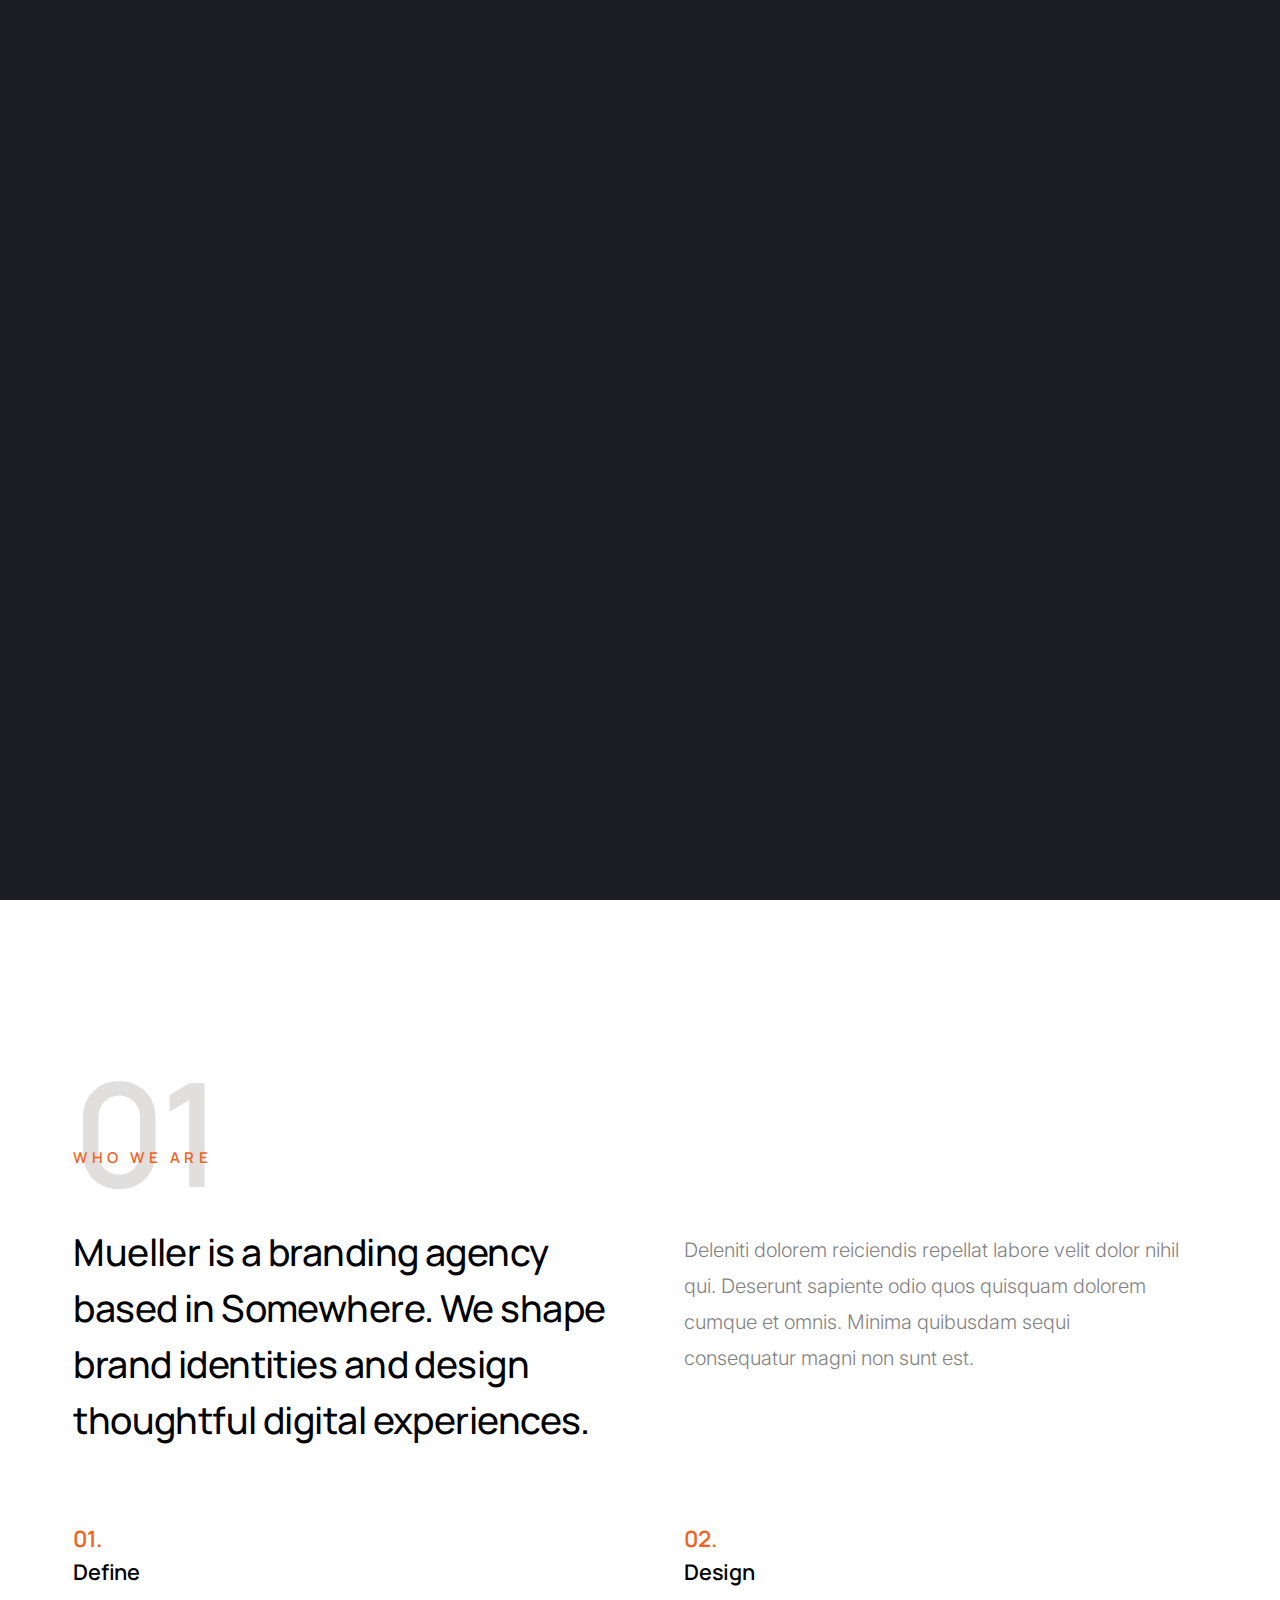
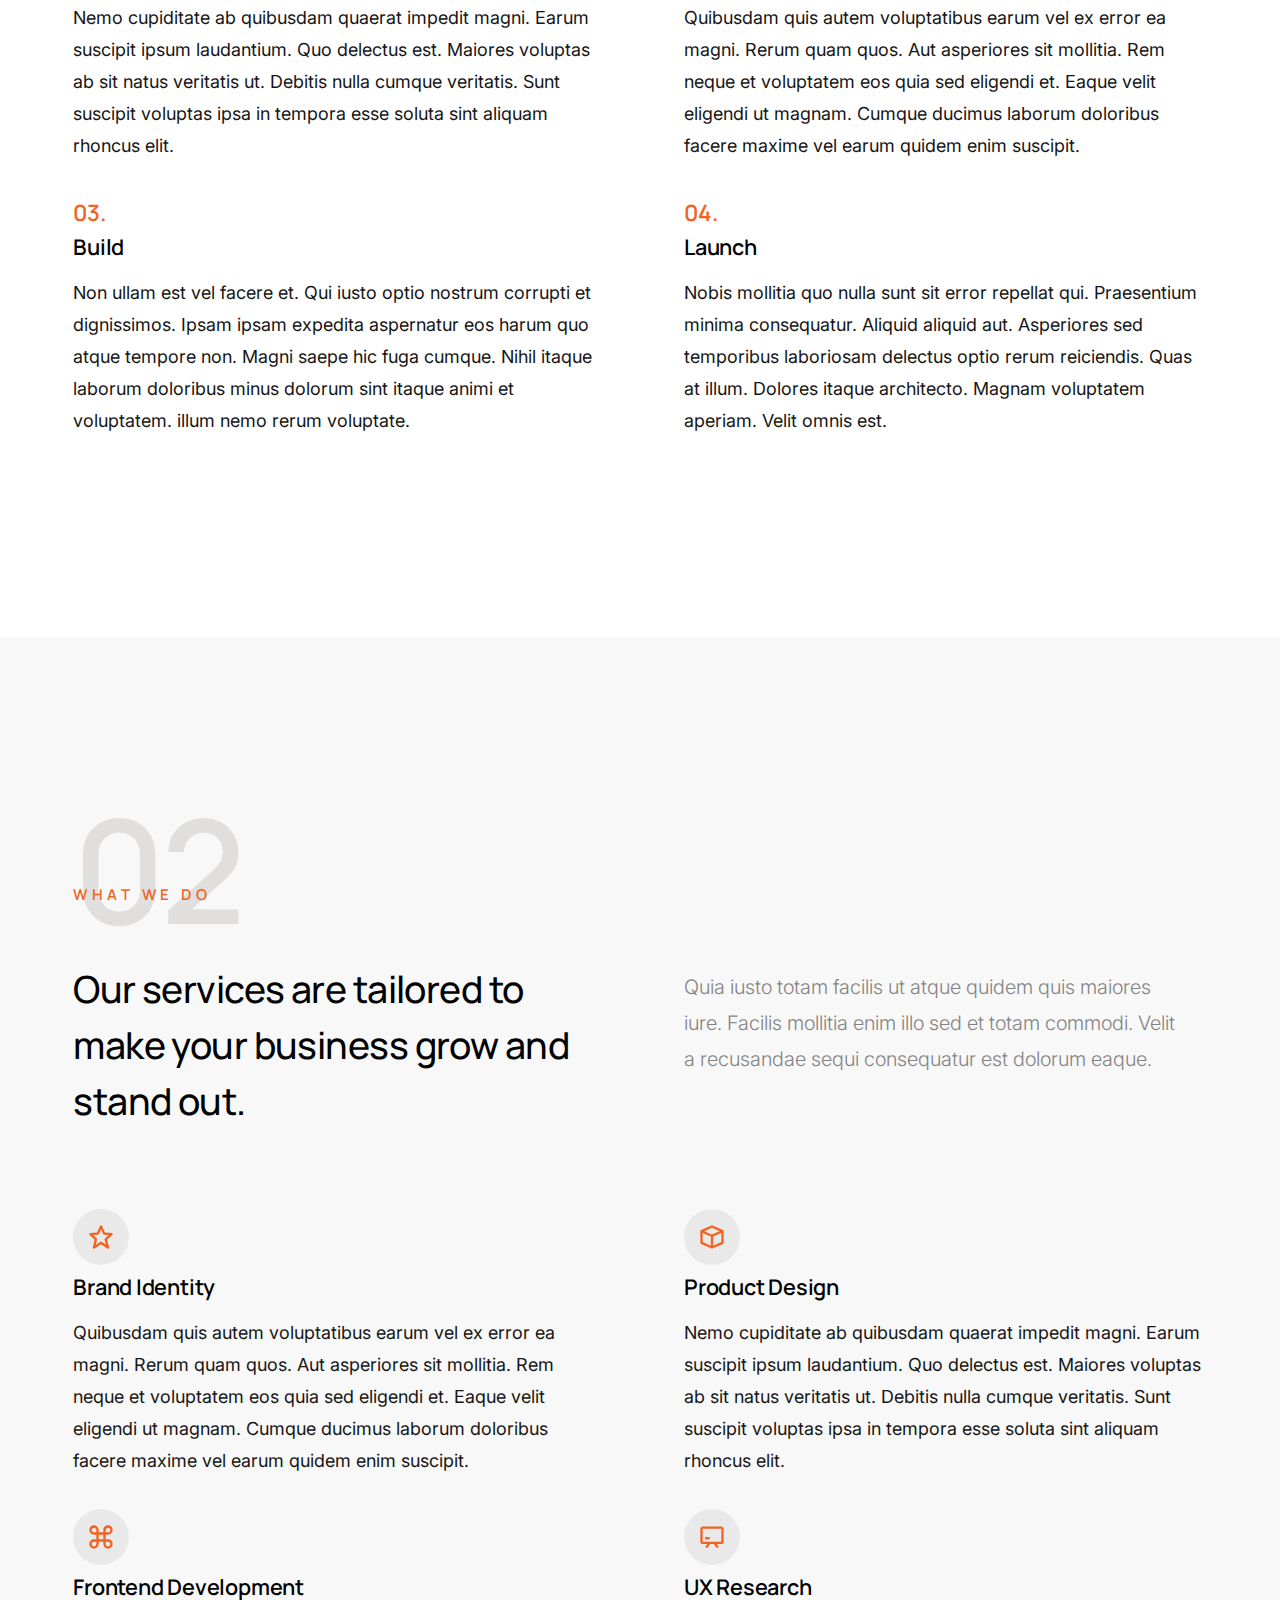
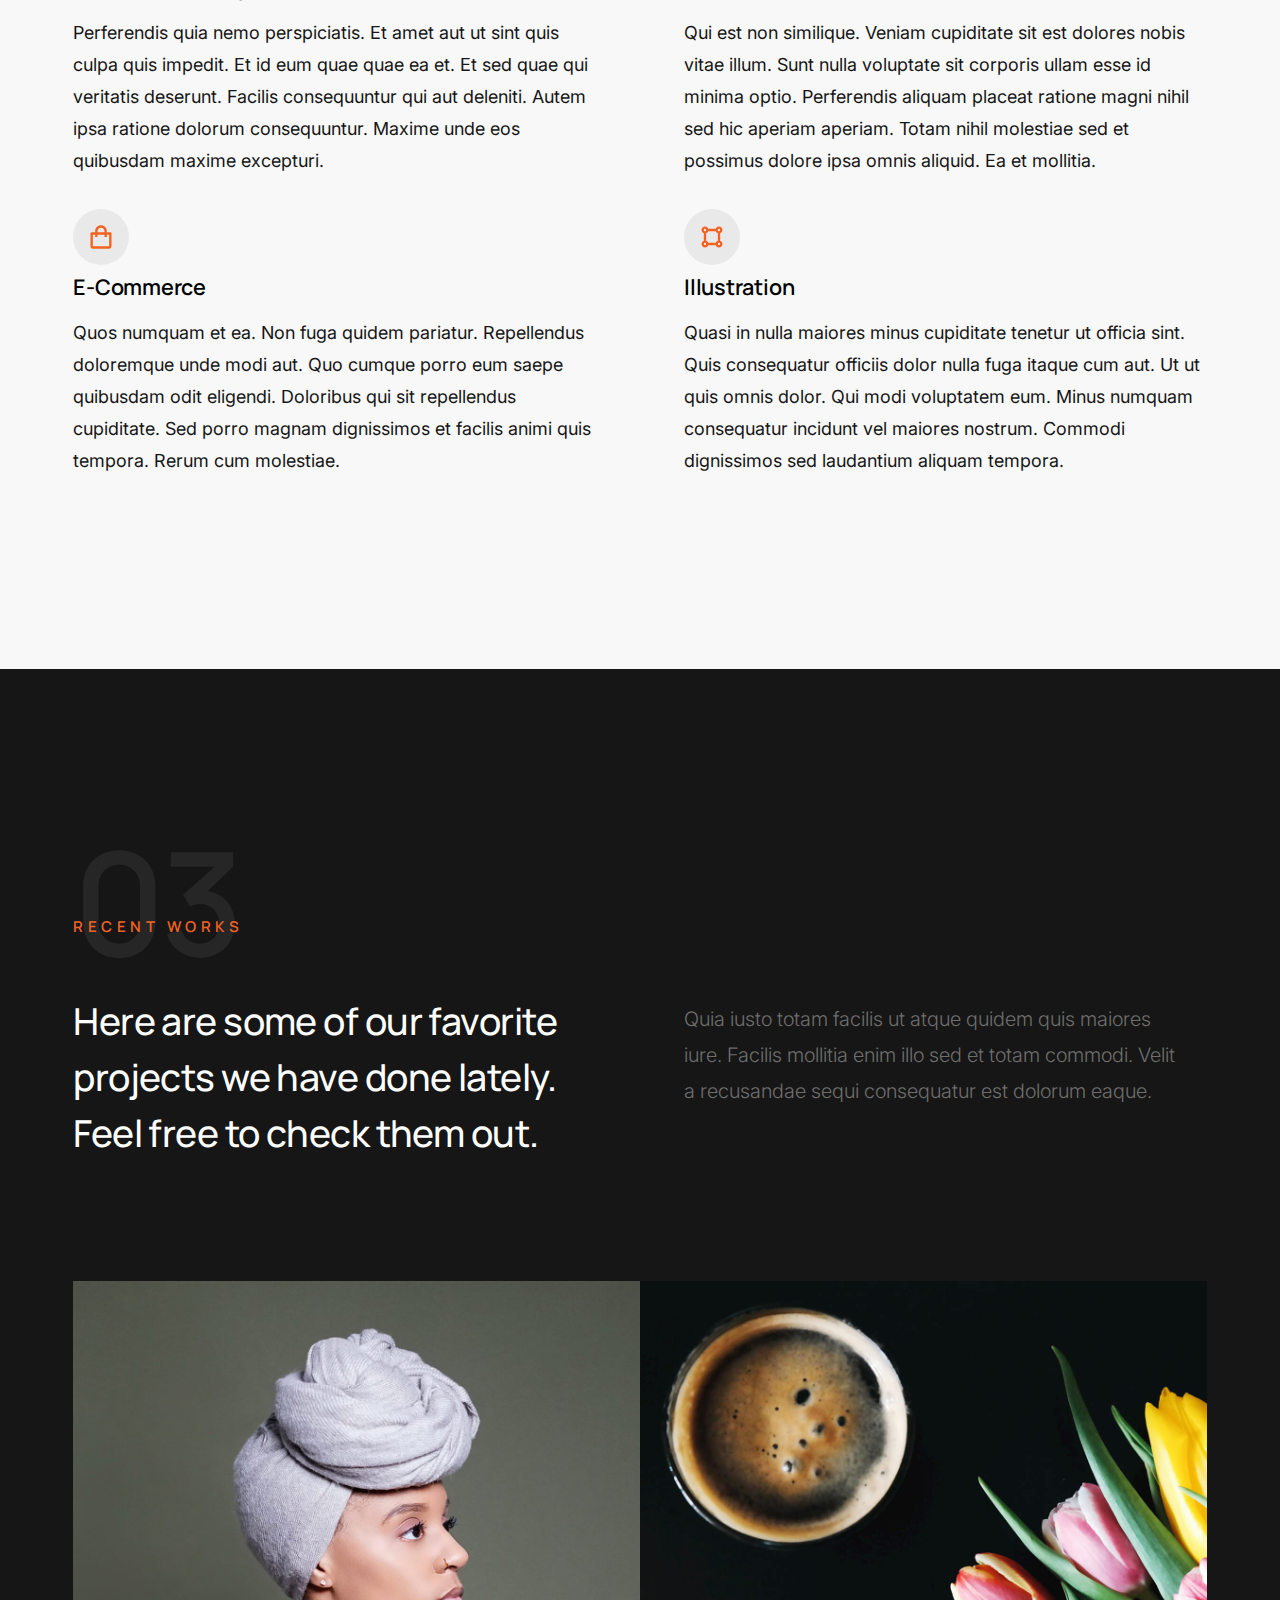
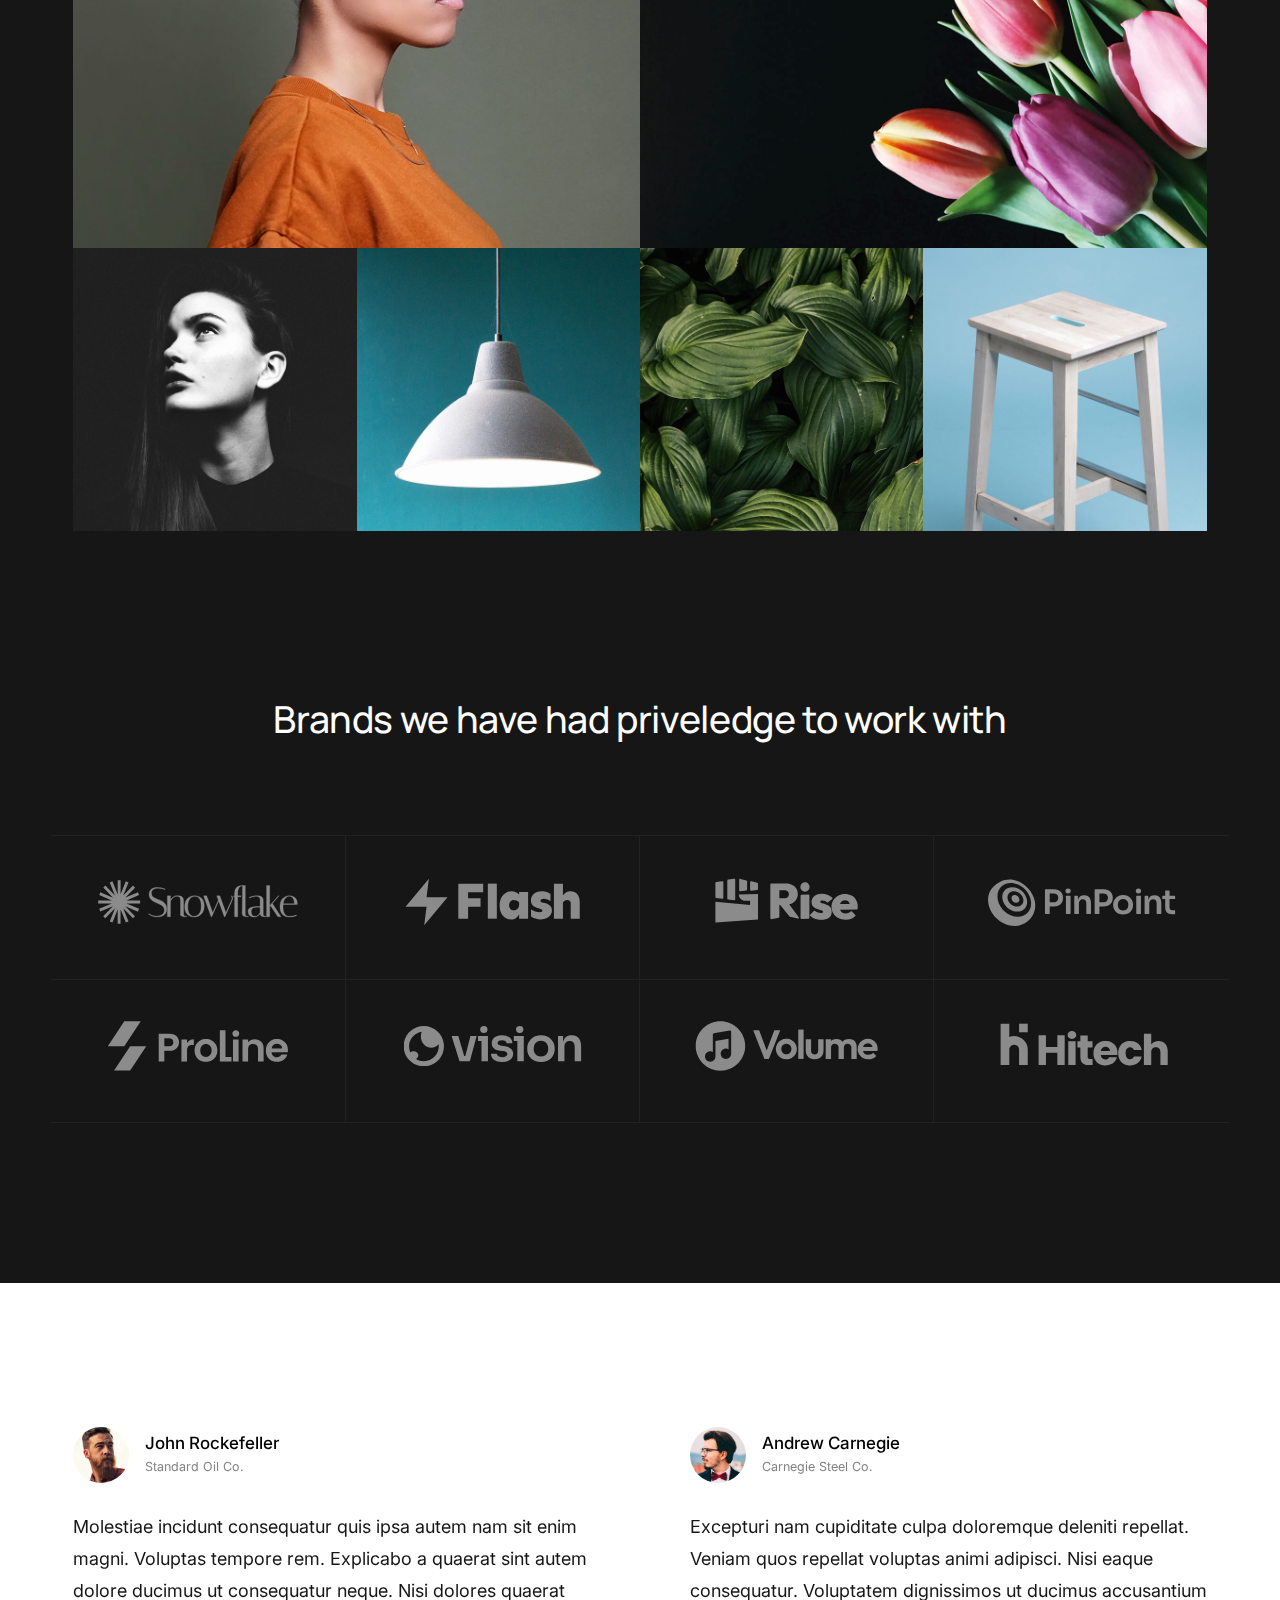
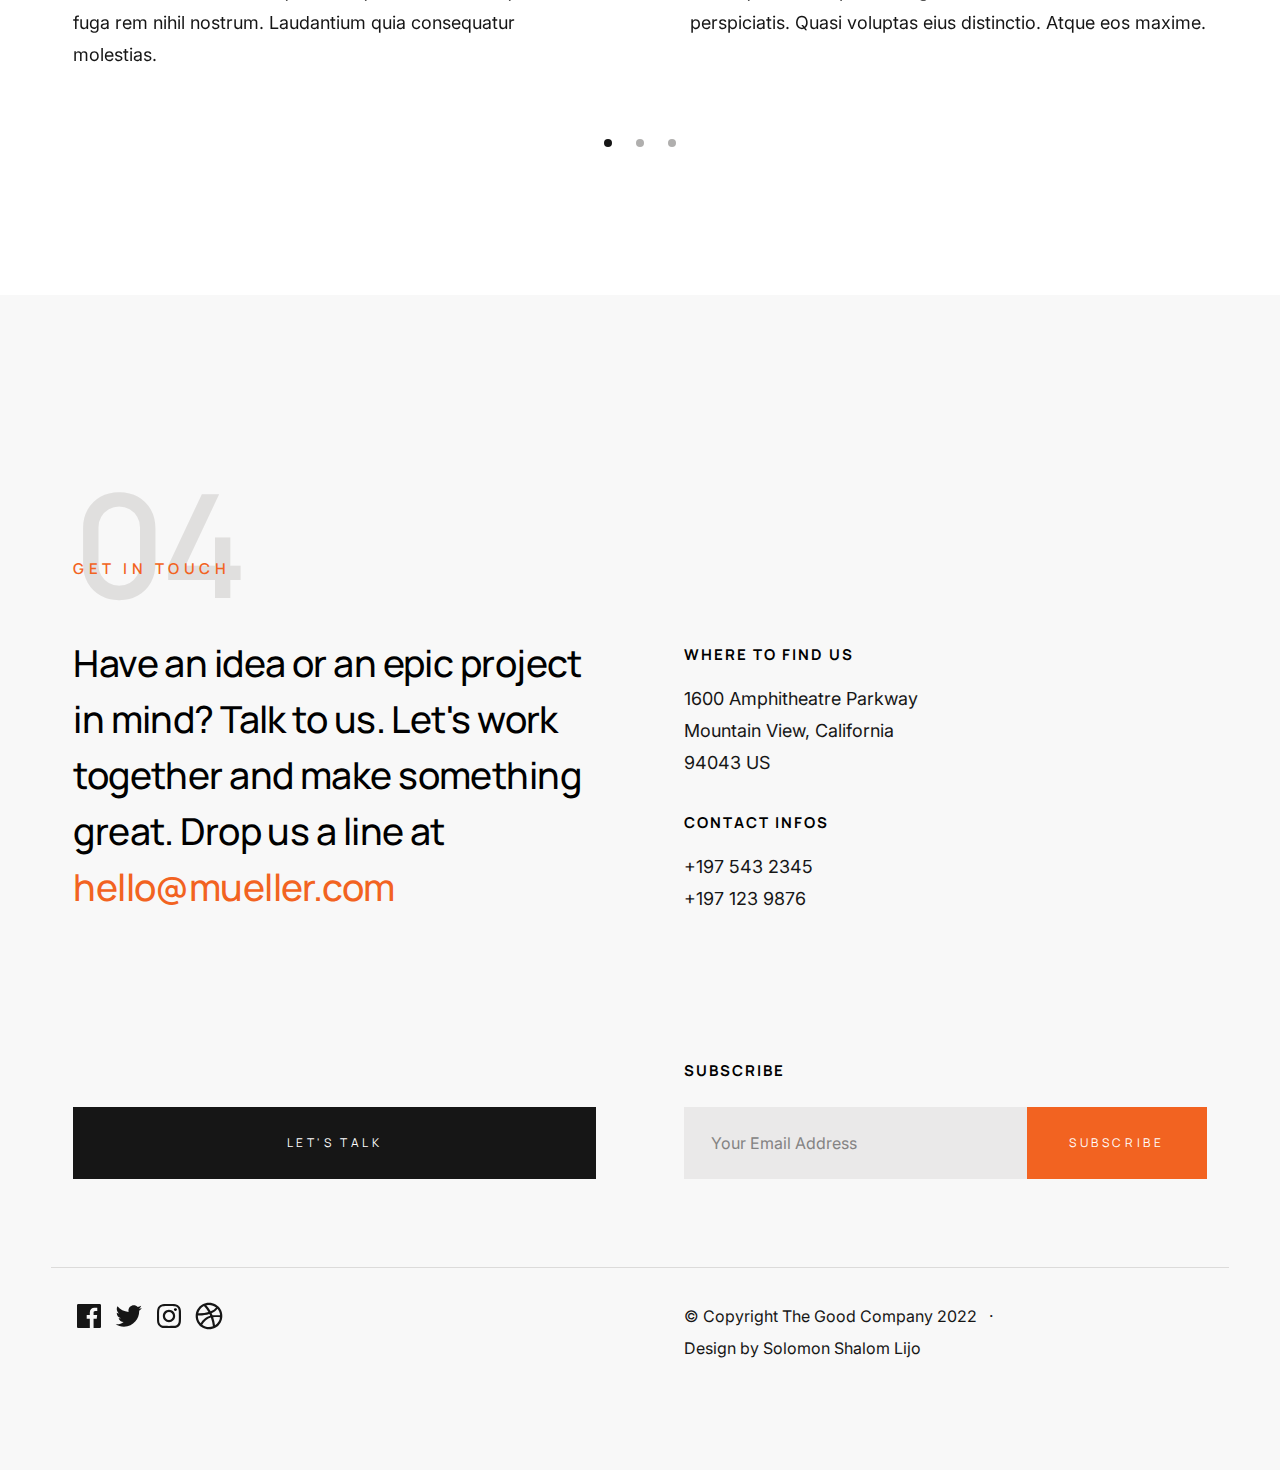
==== commit afd11e99: "Hello! Mom" ====
--- a/index.html
+++ b/index.html
@@ -794,8 +794,8 @@
 
                 <div class="column lg-6 tab-12 s-footer__bottom-right">
                     <div class="ss-copyright">
-                        <span>© Copyright Mueller 2022</span> 
-                        <span>Design by <a href="https://www.styleshout.com/">StyleShout</a></span>
+                        <span>© Copyright The Good Company 2022</span> 
+                        <span>Design by Solomon Shalom Lijo</a></span>
                     </div>
                 </div>
 
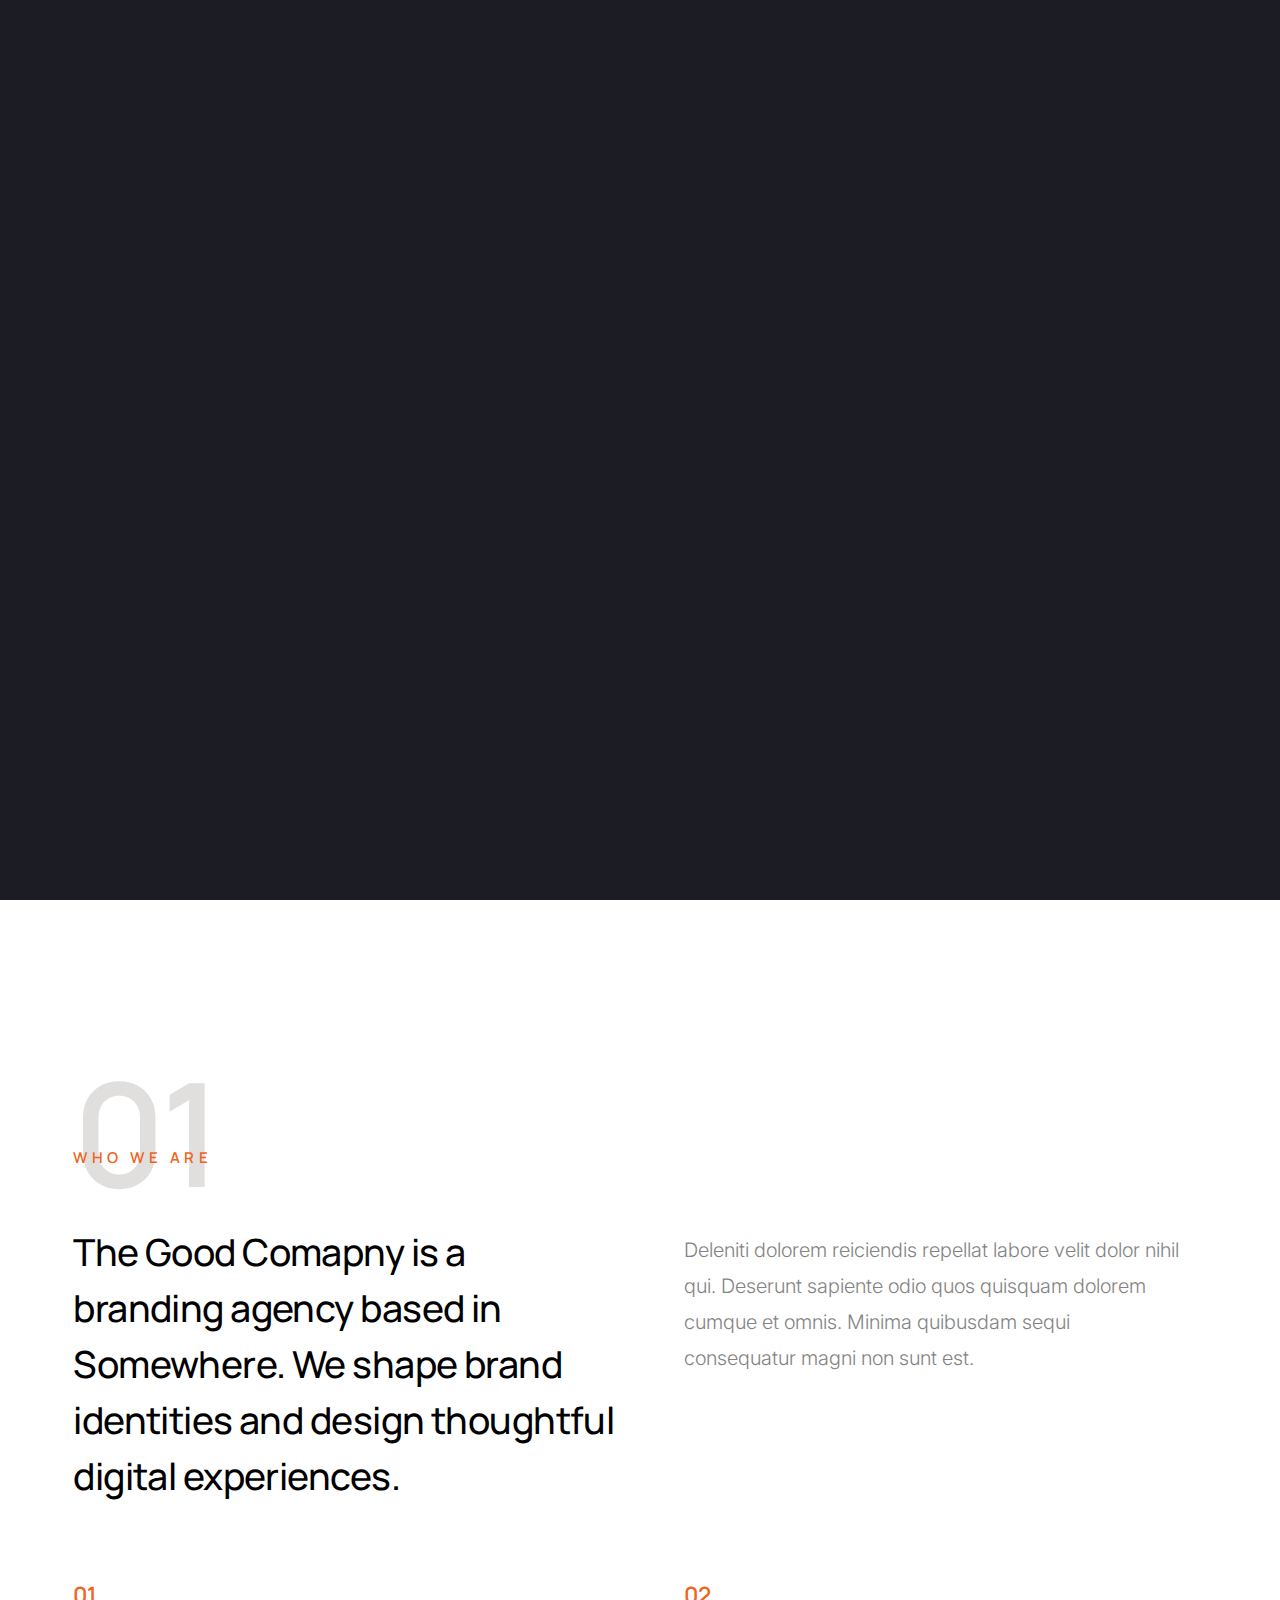
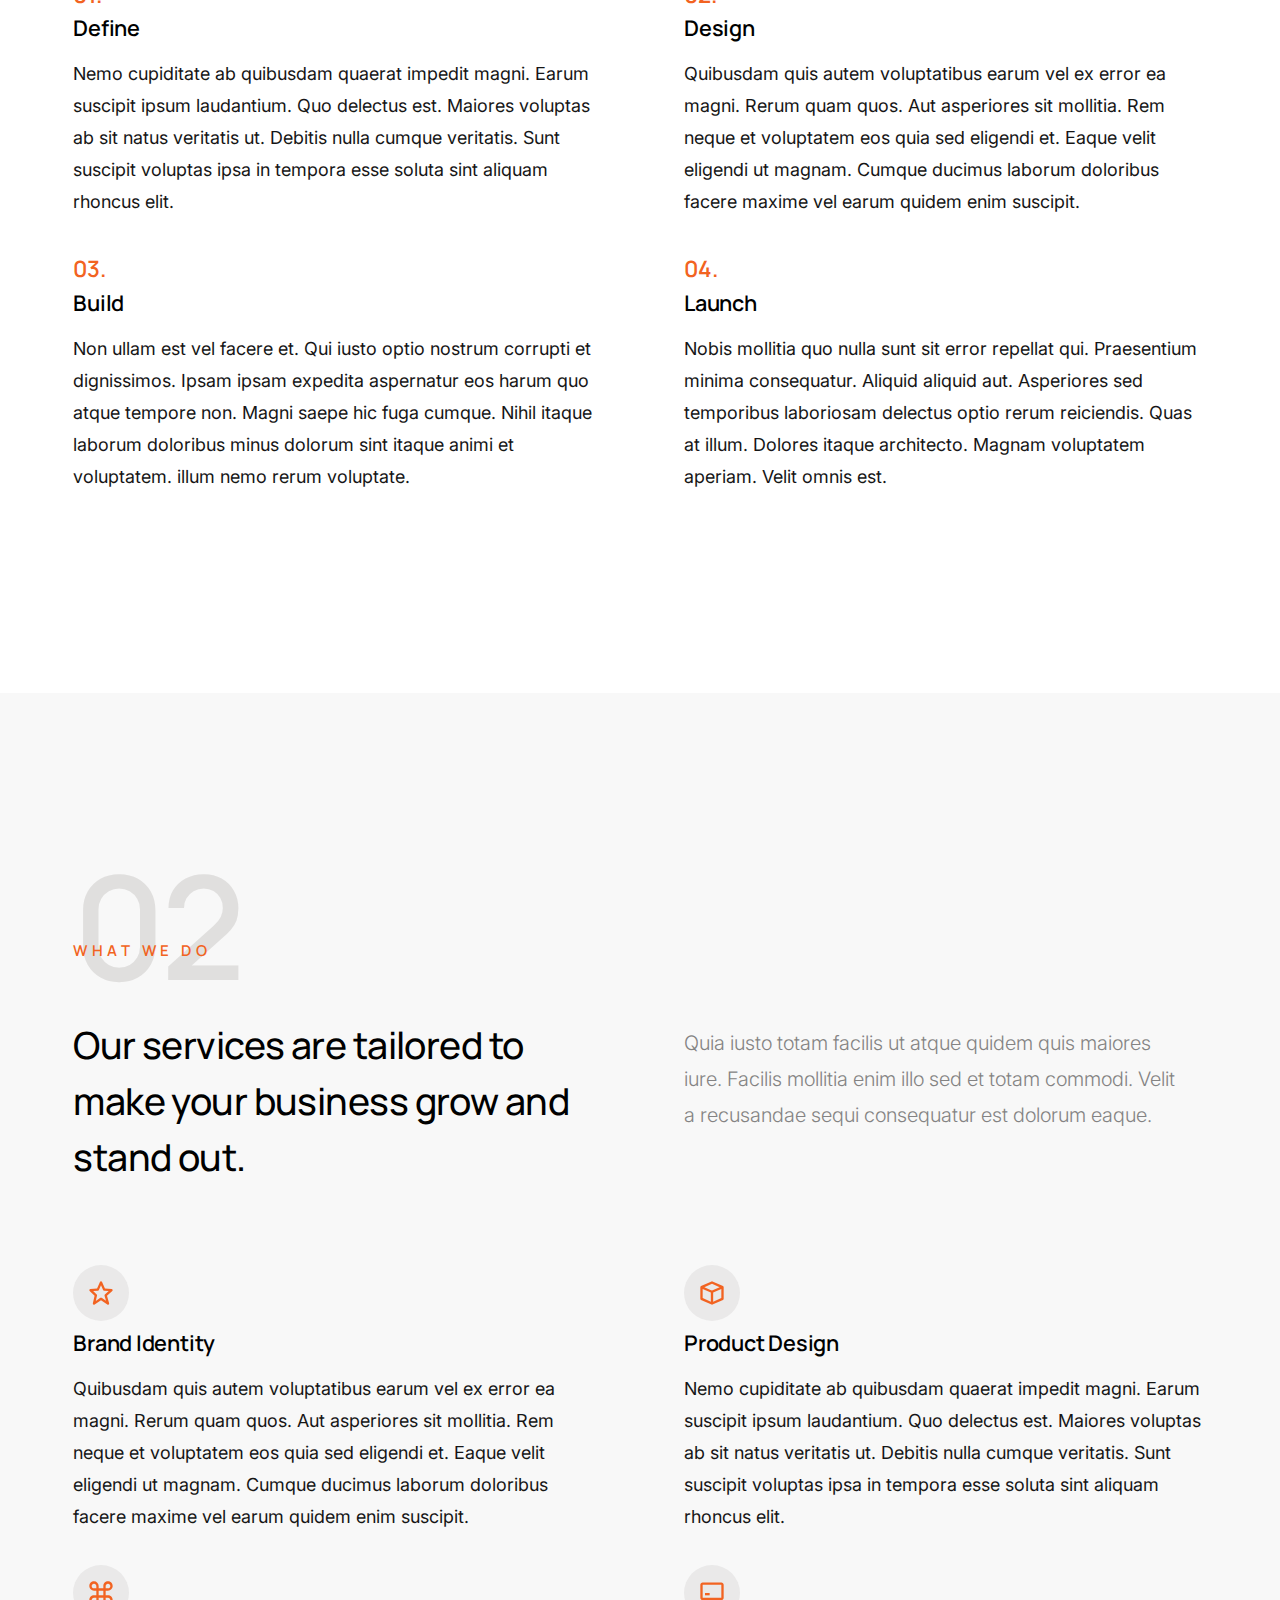
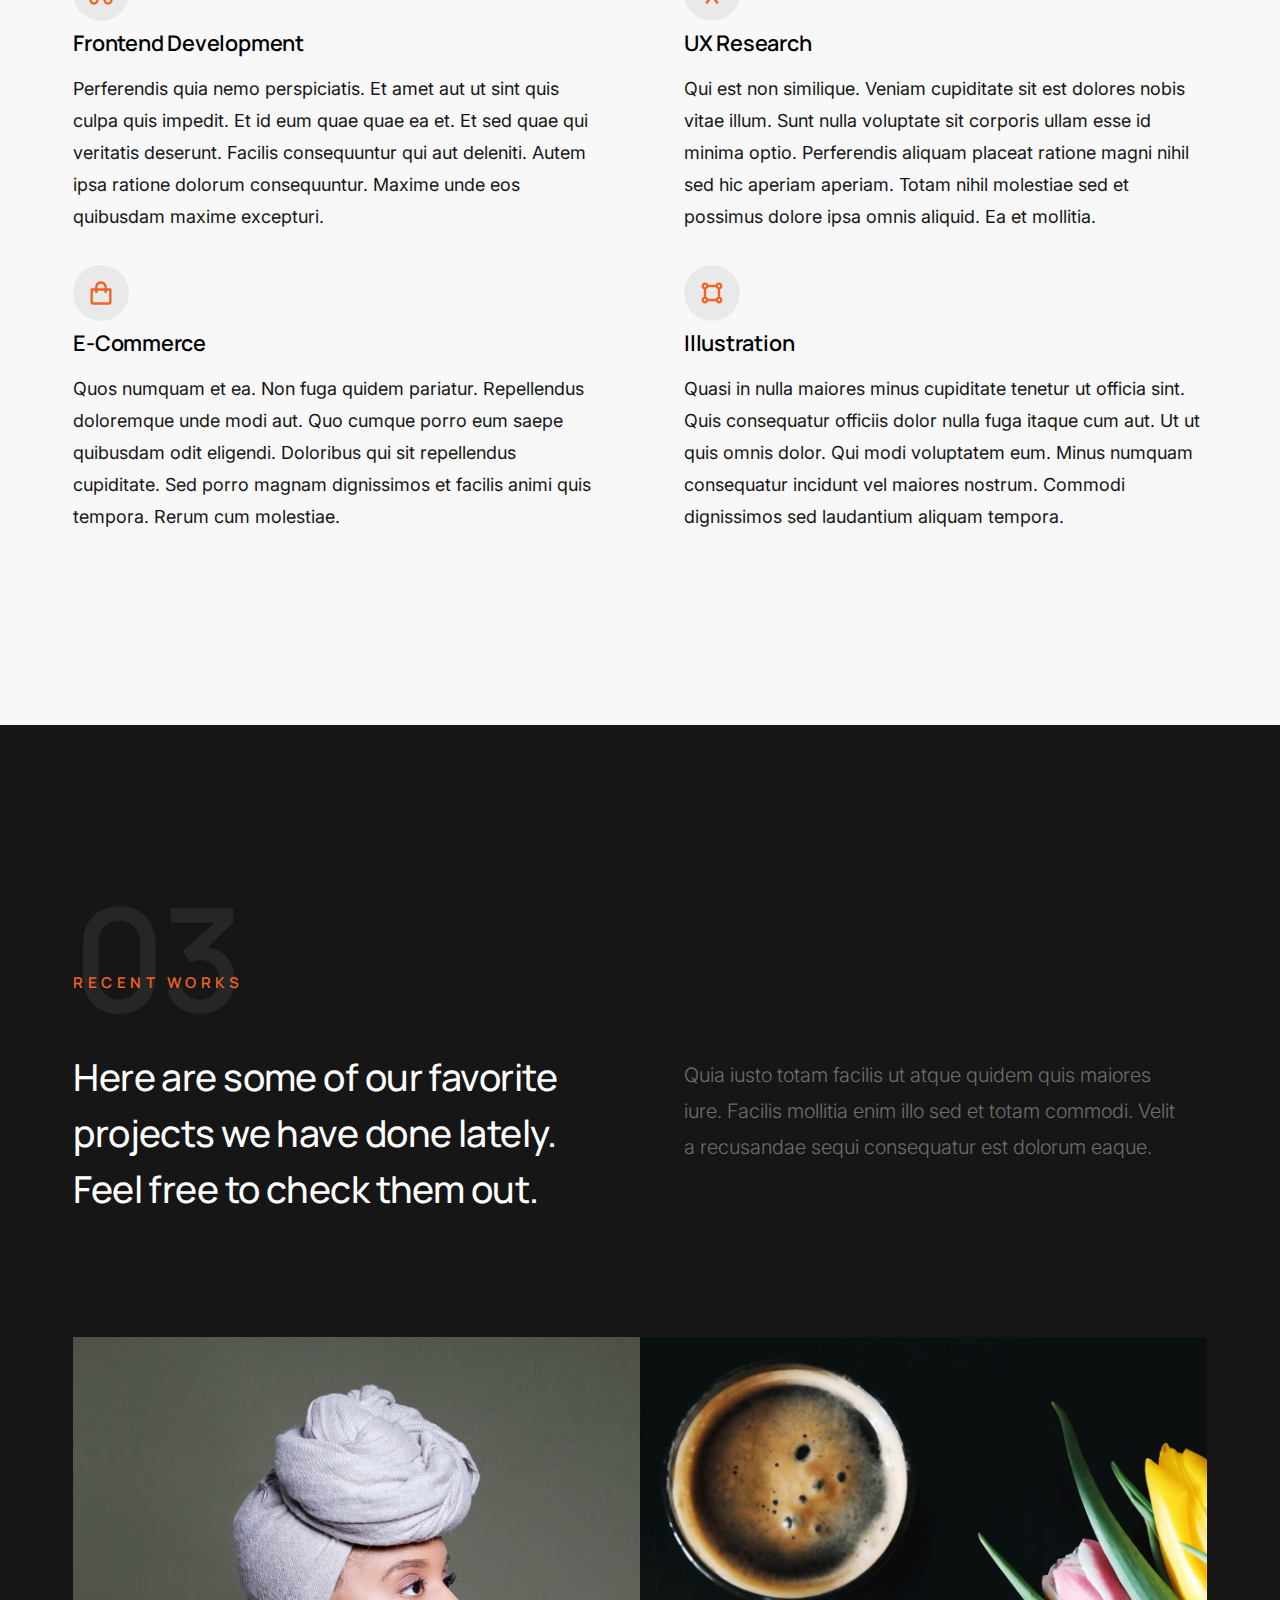
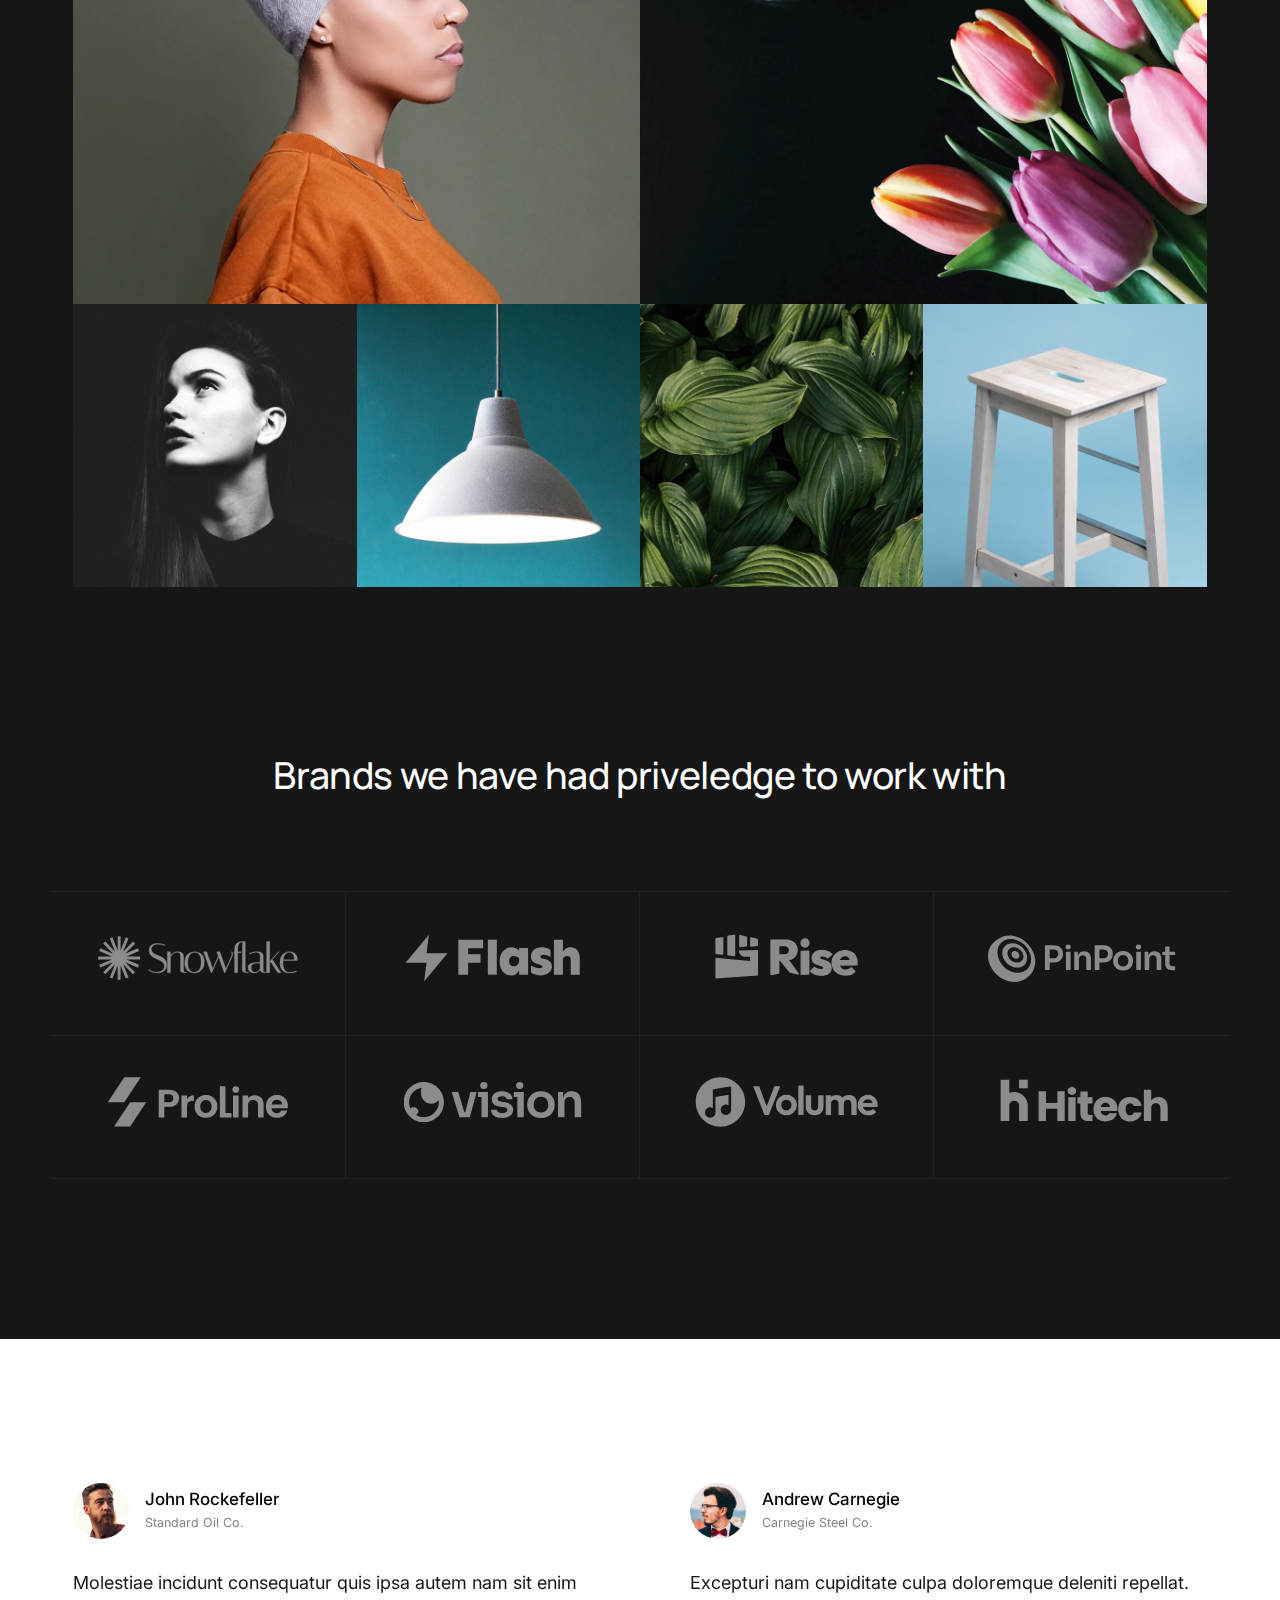
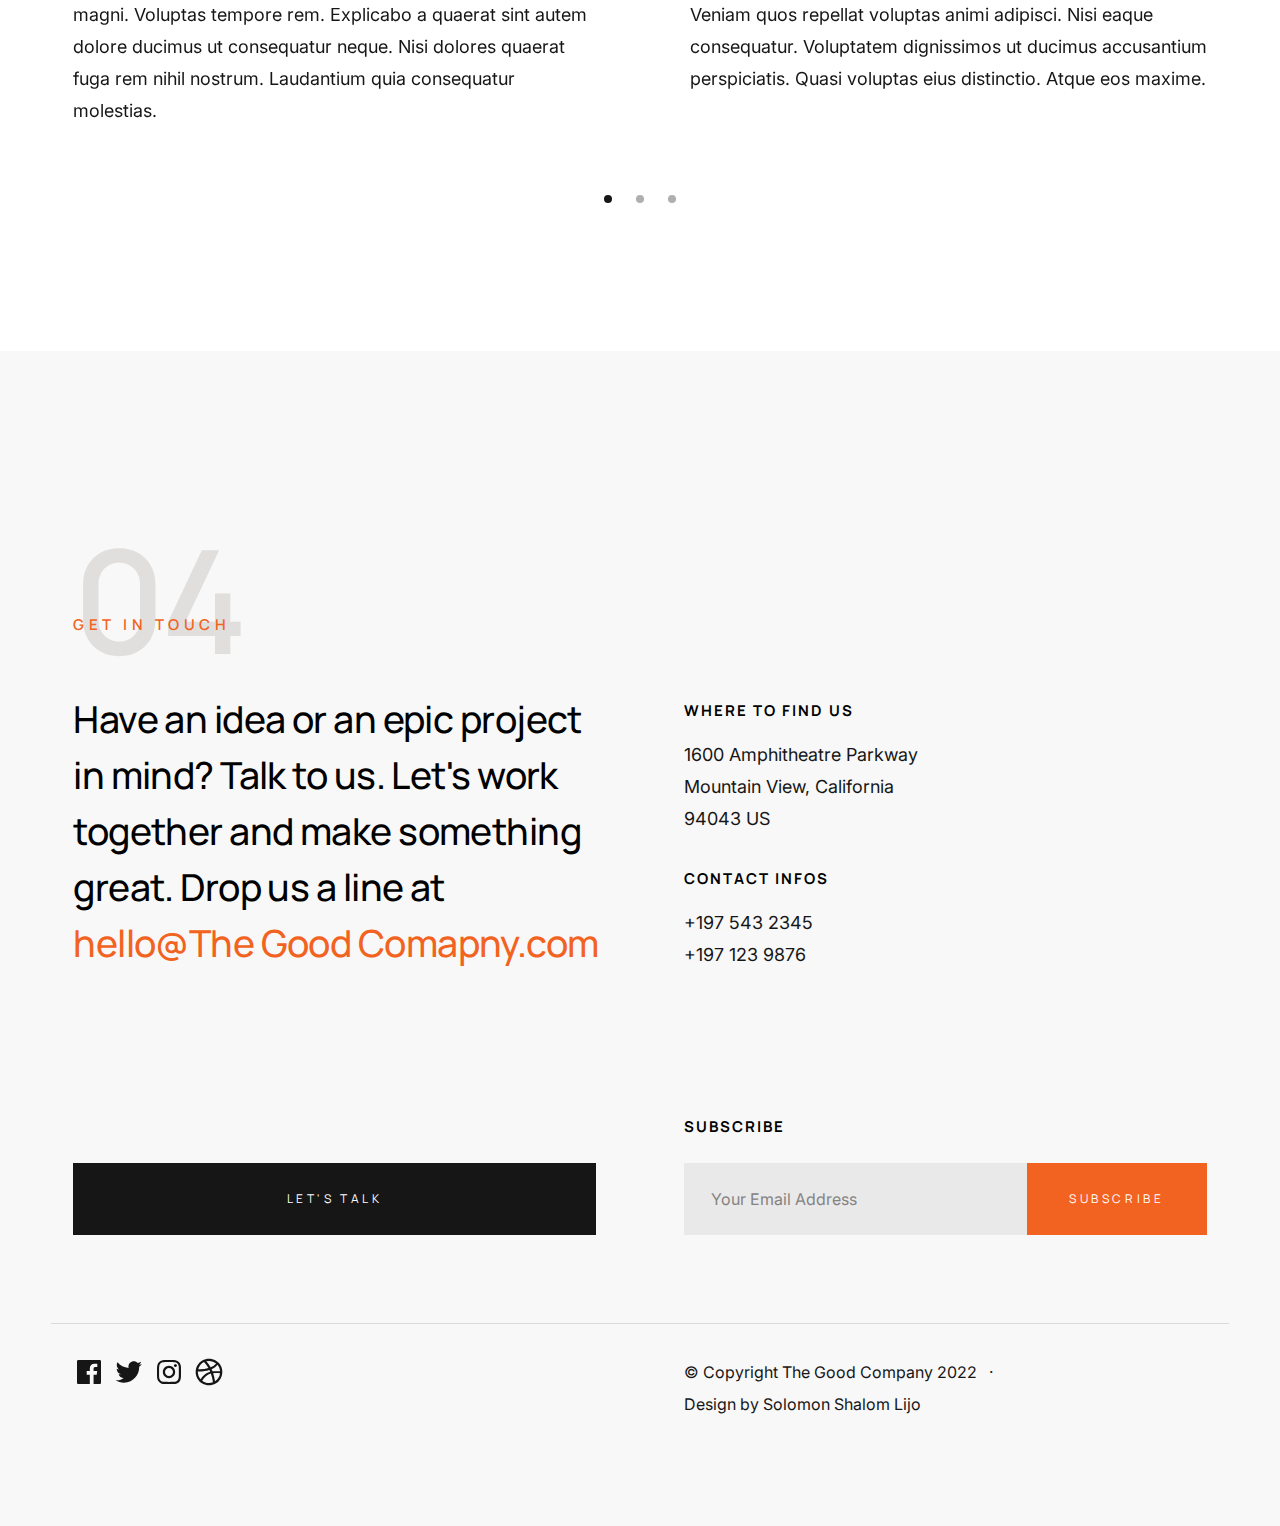
==== commit 6e8fda46: "Hello! Mom" ====
--- a/index.html
+++ b/index.html
@@ -6,7 +6,7 @@
     ================================================== -->
     <meta charset="utf-8">
     <meta name="viewport" content="width=device-width, initial-scale=1">
-    <title>Mueller</title>
+    <title>The Good Comapny</title>
 
     <script>
         document.documentElement.classList.remove('no-js');
@@ -154,7 +154,7 @@
                     <h3 class="column lg-12 section-header__pretitle pretitle text-pretitle">Who We Are</h3>
                     <div class="column lg-6 stack-on-1100 section-header__primary">
                         <h2 class="title text-display-1">
-                        Mueller is a branding agency based in Somewhere. 
+                        The Good Comapny is a branding agency based in Somewhere. 
                         We shape brand identities and design thoughtful 
                         digital experiences.
                         </h2>
@@ -715,7 +715,7 @@
                     <h2 class="title text-display-1">
                     Have an idea or an epic project in mind? Talk to us. 
                     Let's work together and make something great. 
-                    Drop us a line at <a href="mailto:#0" title="">hello@mueller.com</a>
+                    Drop us a line at <a href="mailto:#0" title="">hello@The Good Comapny.com</a>
                     </h2>
                 </div>    
                 <div class="column lg-6 stack-on-1100 section-header__secondary">
--- a/css/vendor.css
+++ b/css/vendor.css
@@ -1,5 +1,5 @@
 /* ===================================================================
- * Mueller Third-party Stylesheets
+ * The Good Comapny Third-party Stylesheets
  * Template Ver. 1.0.0
  * 06-21-2022
  * -------------------------------------------------------------------
--- a/css/styles.css
+++ b/css/styles.css
@@ -1,6 +1,6 @@
 @charset "UTF-8";
 /* =================================================================== 
- * Mueller Main Stylesheet
+ * The Good Comapny Main Stylesheet
  * Template Ver. 1.0.0
  * 06-21-2022
  * ------------------------------------------------------------------
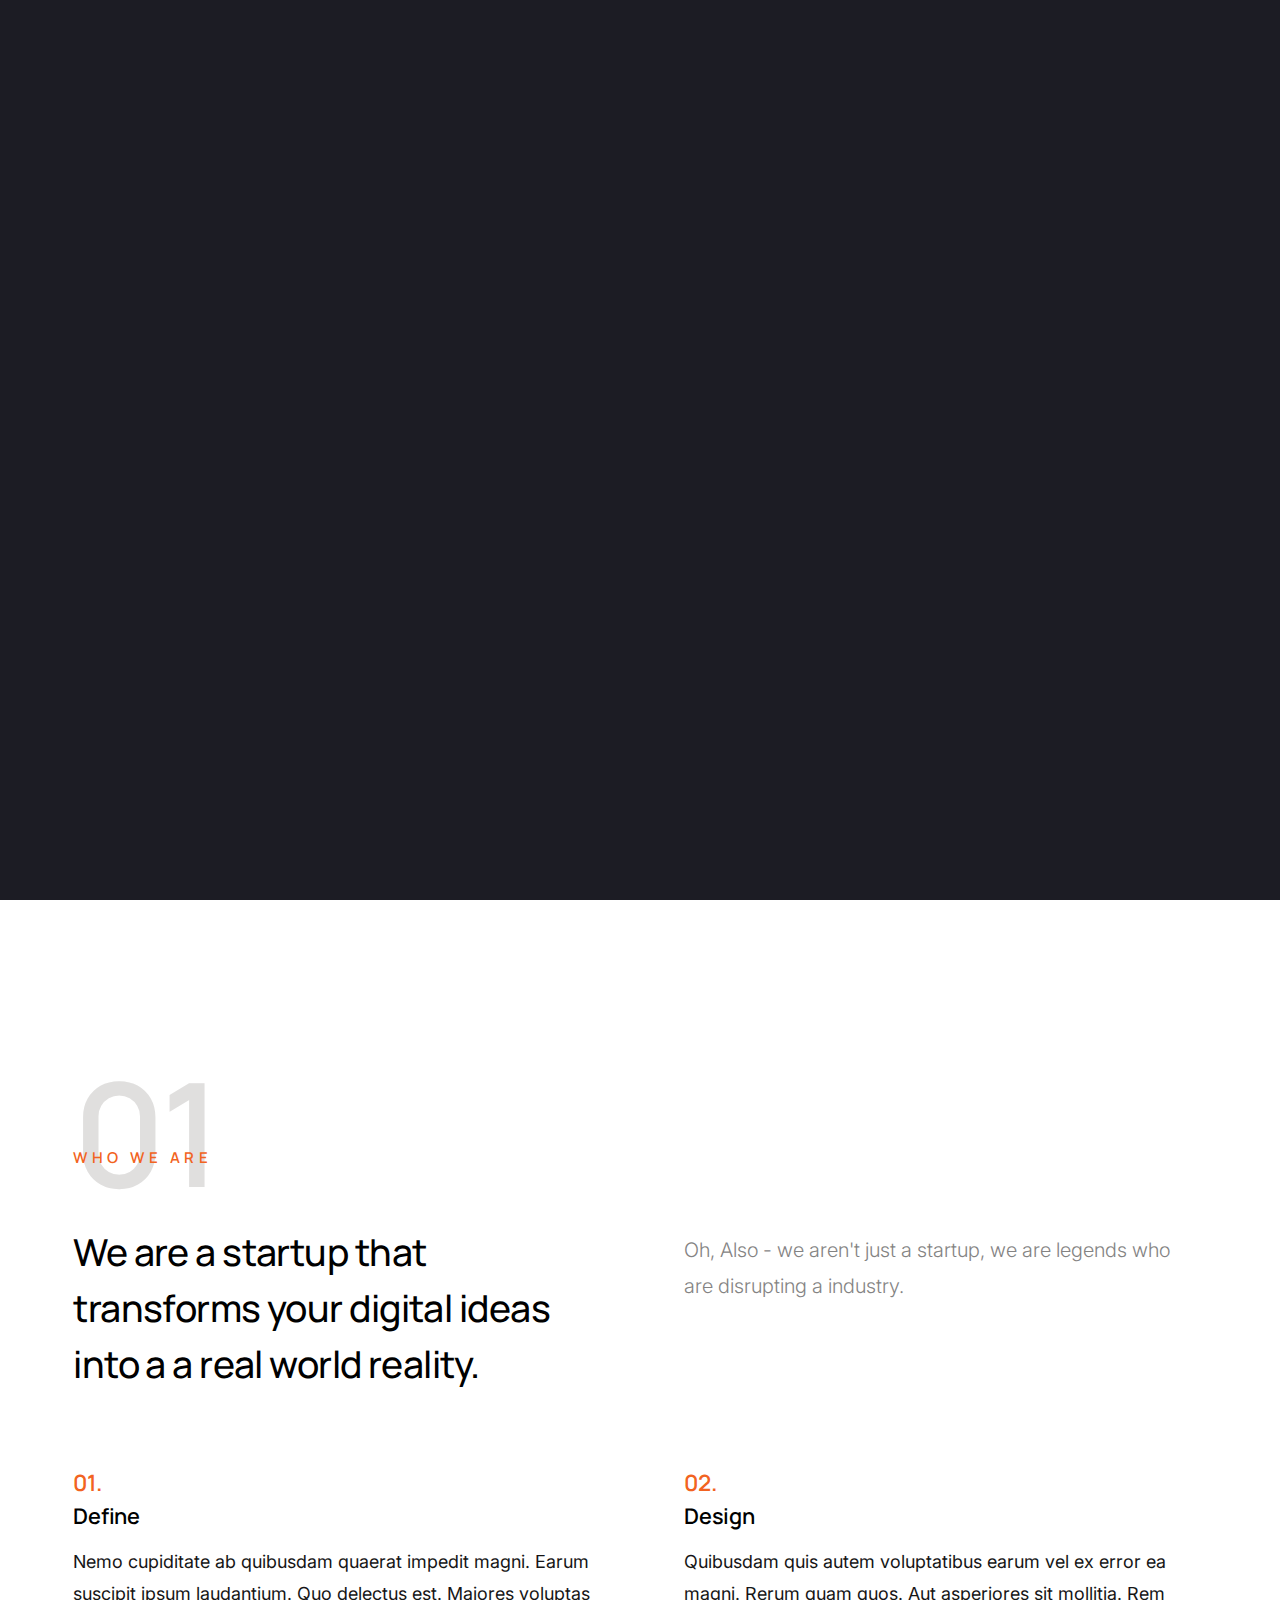
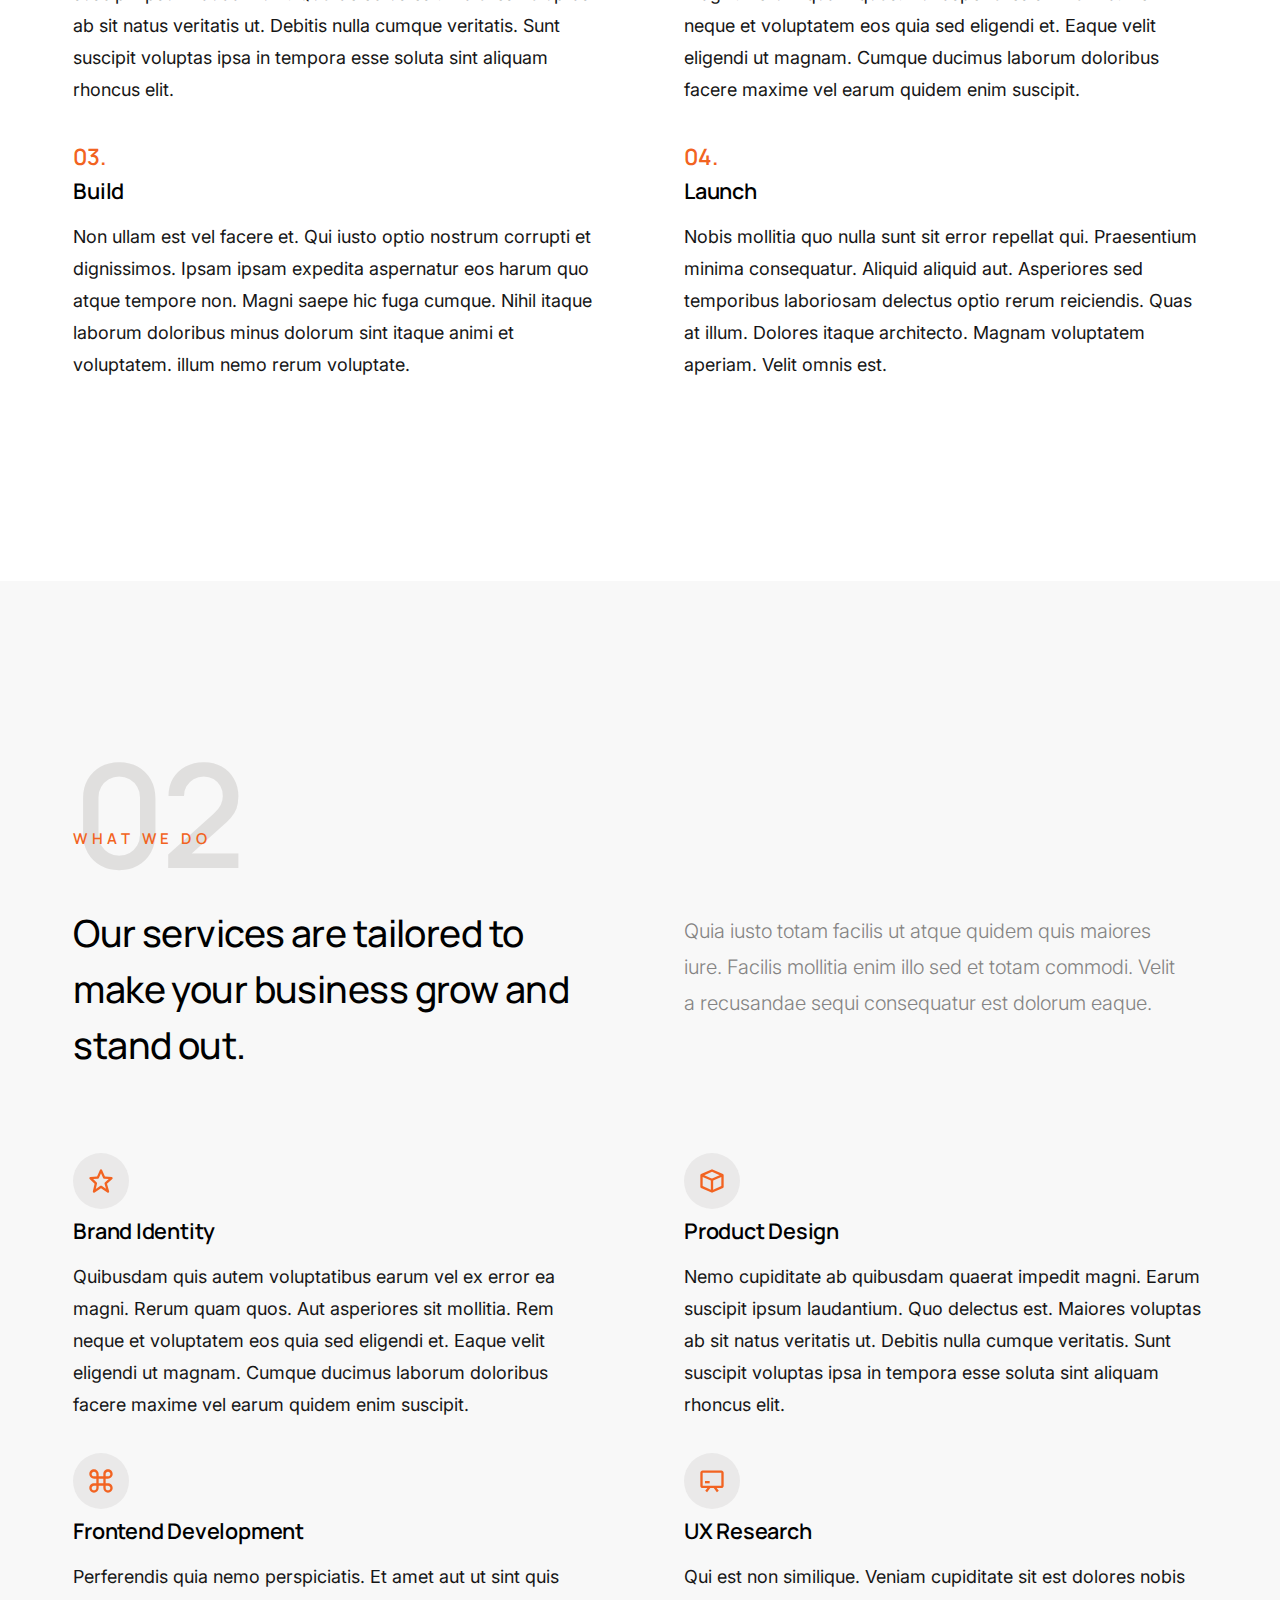
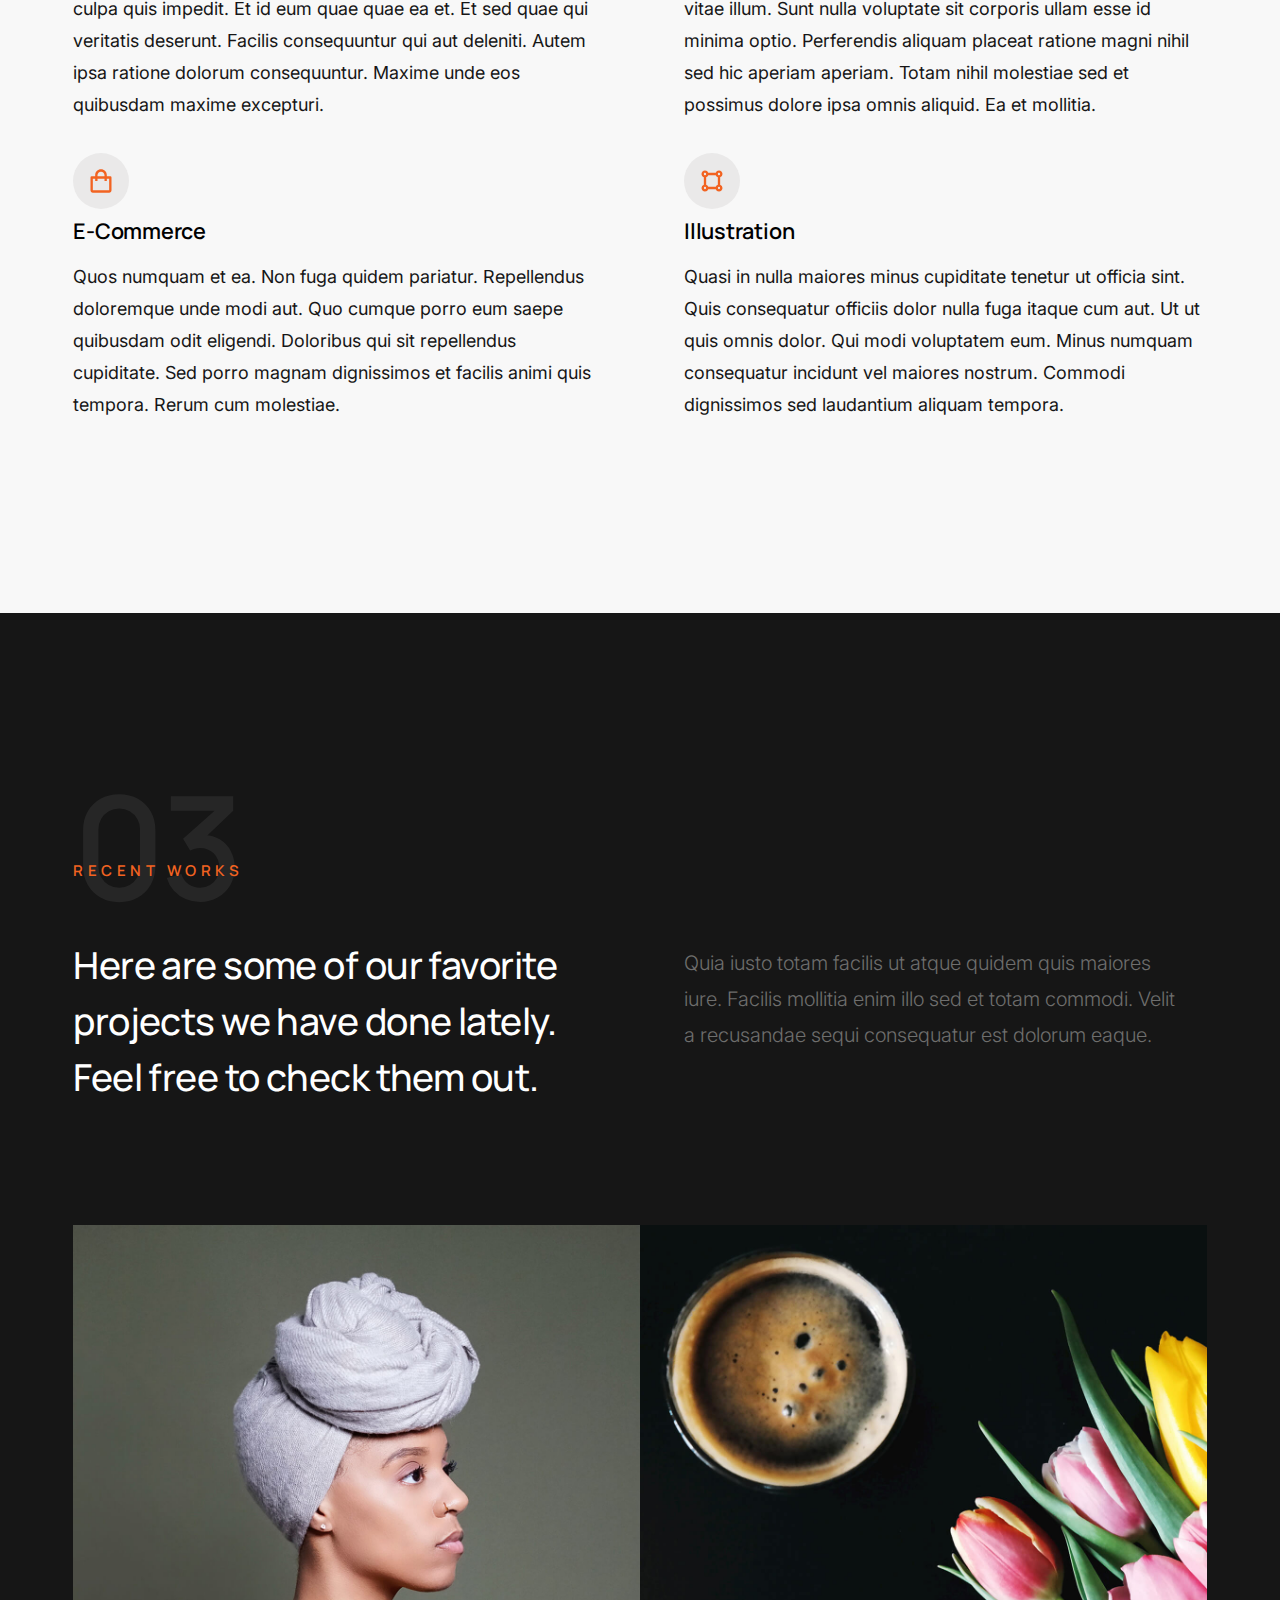
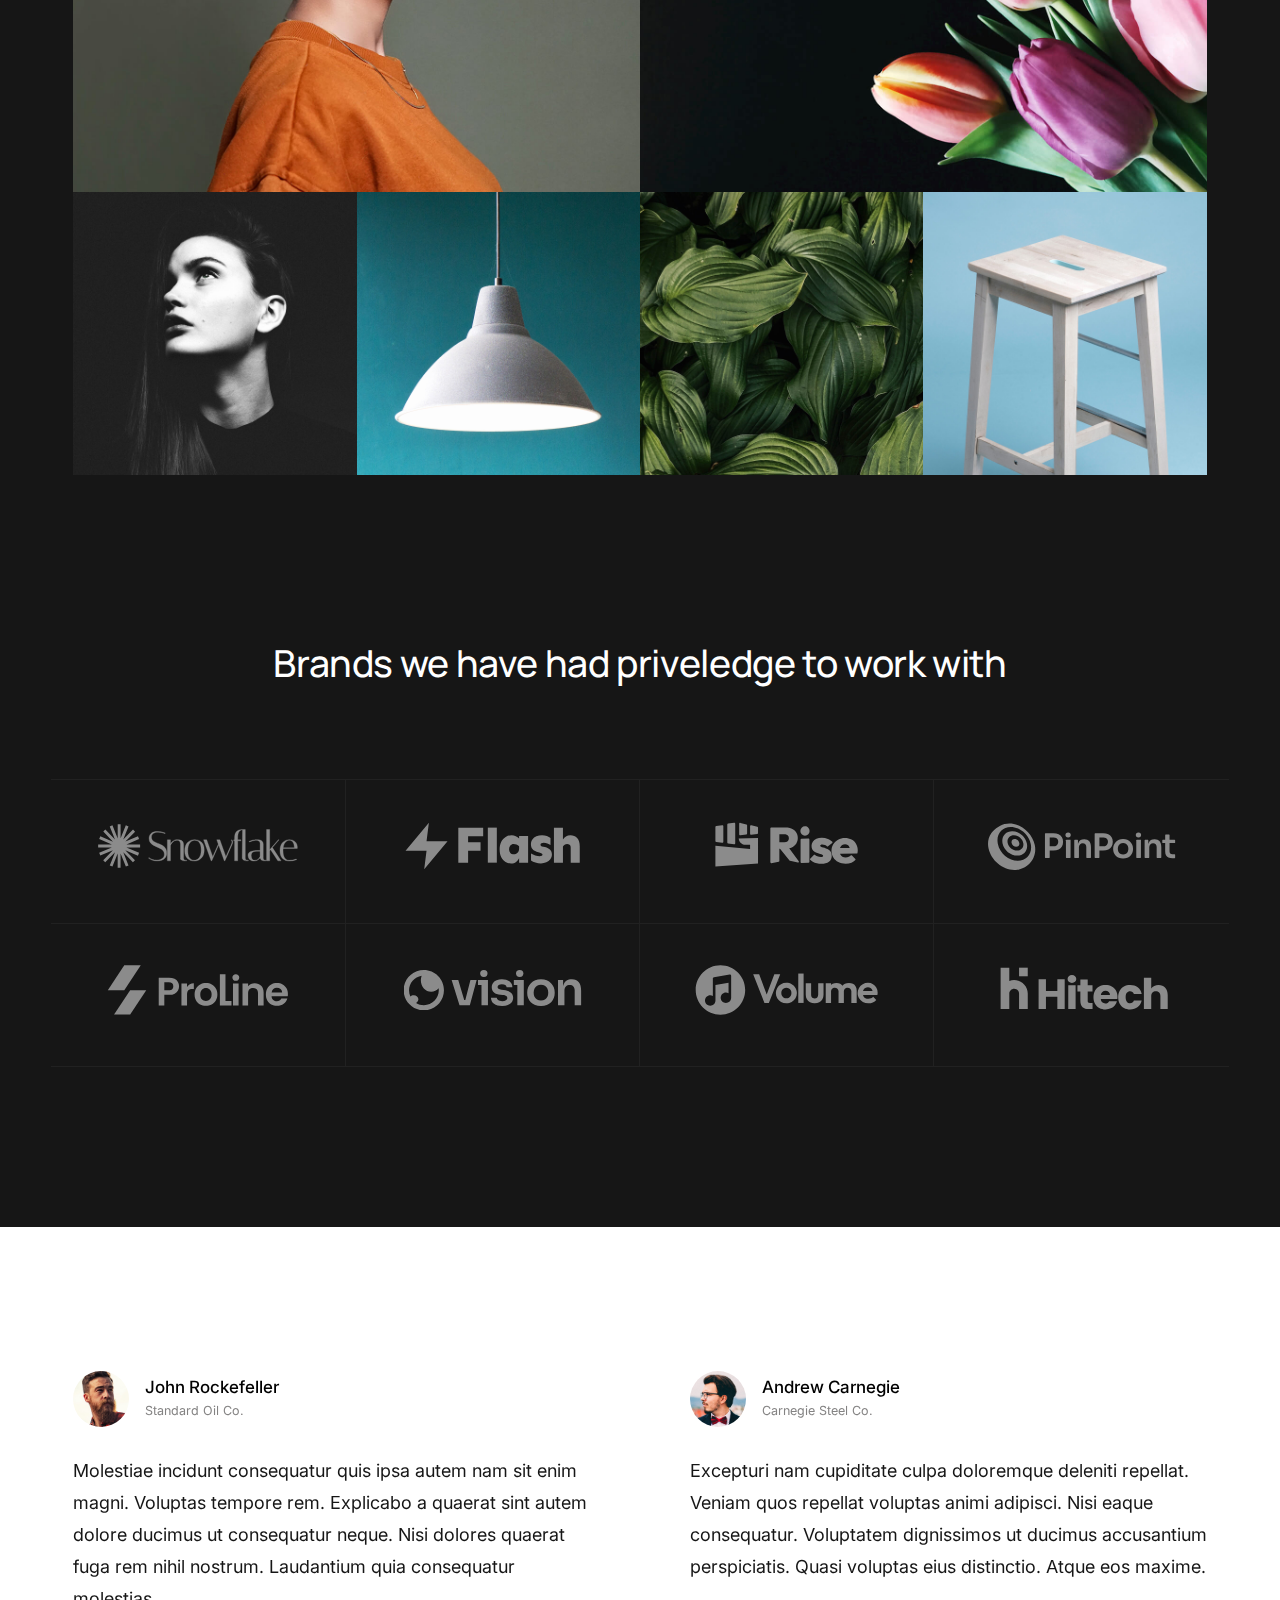
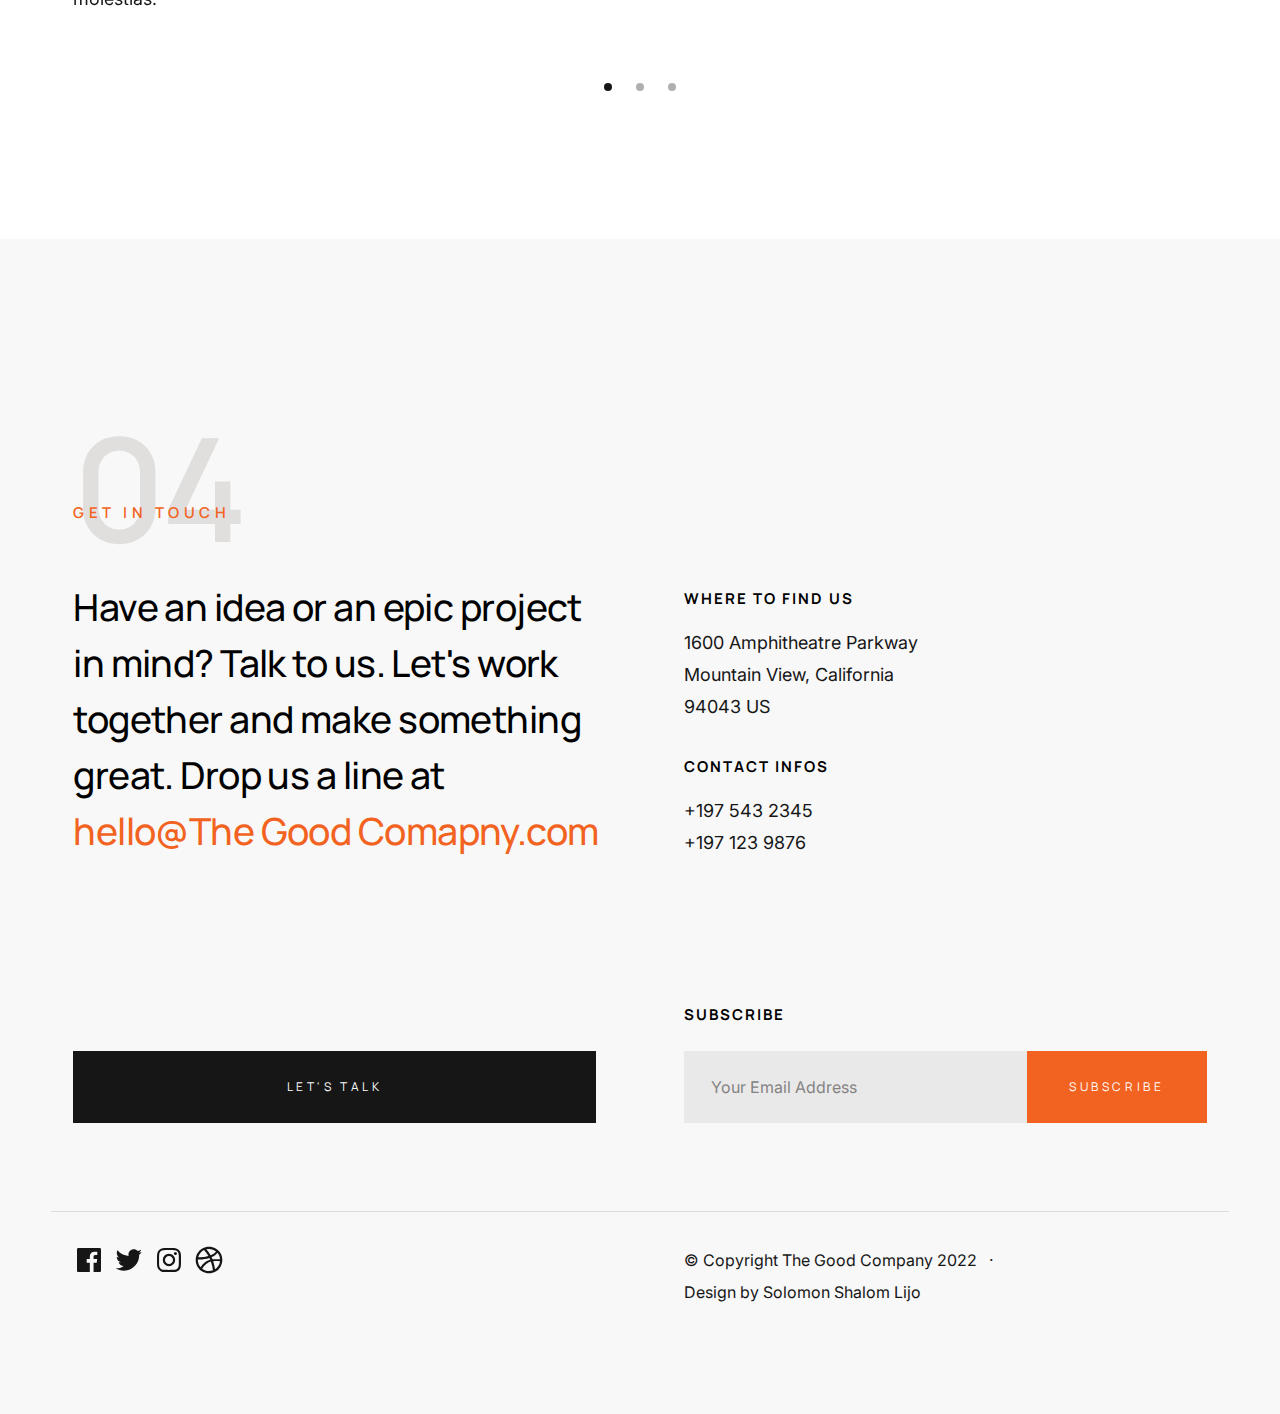
==== commit cc805ec1: "Hello! Mom" ====
--- a/index.html
+++ b/index.html
@@ -154,16 +154,13 @@
                     <h3 class="column lg-12 section-header__pretitle pretitle text-pretitle">Who We Are</h3>
                     <div class="column lg-6 stack-on-1100 section-header__primary">
                         <h2 class="title text-display-1">
-                        The Good Comapny is a branding agency based in Somewhere. 
-                        We shape brand identities and design thoughtful 
-                        digital experiences.
+                        We are a startup that transforms your digital ideas into a
+                        a real world reality. 
                         </h2>
                     </div>
                     <div class="column lg-6 stack-on-1100 section-header__secondary">
                         <p class="desc">
-                        Deleniti dolorem reiciendis repellat labore velit dolor nihil qui. 
-                        Deserunt sapiente odio quos quisquam dolorem cumque et omnis. 
-                        Minima quibusdam sequi consequatur magni non sunt est.
+                        Oh, Also - we aren't just a startup, we are legends who are disrupting a industry. 
                         </p>
                     </div>
                 </div> <!-- end section-header -->
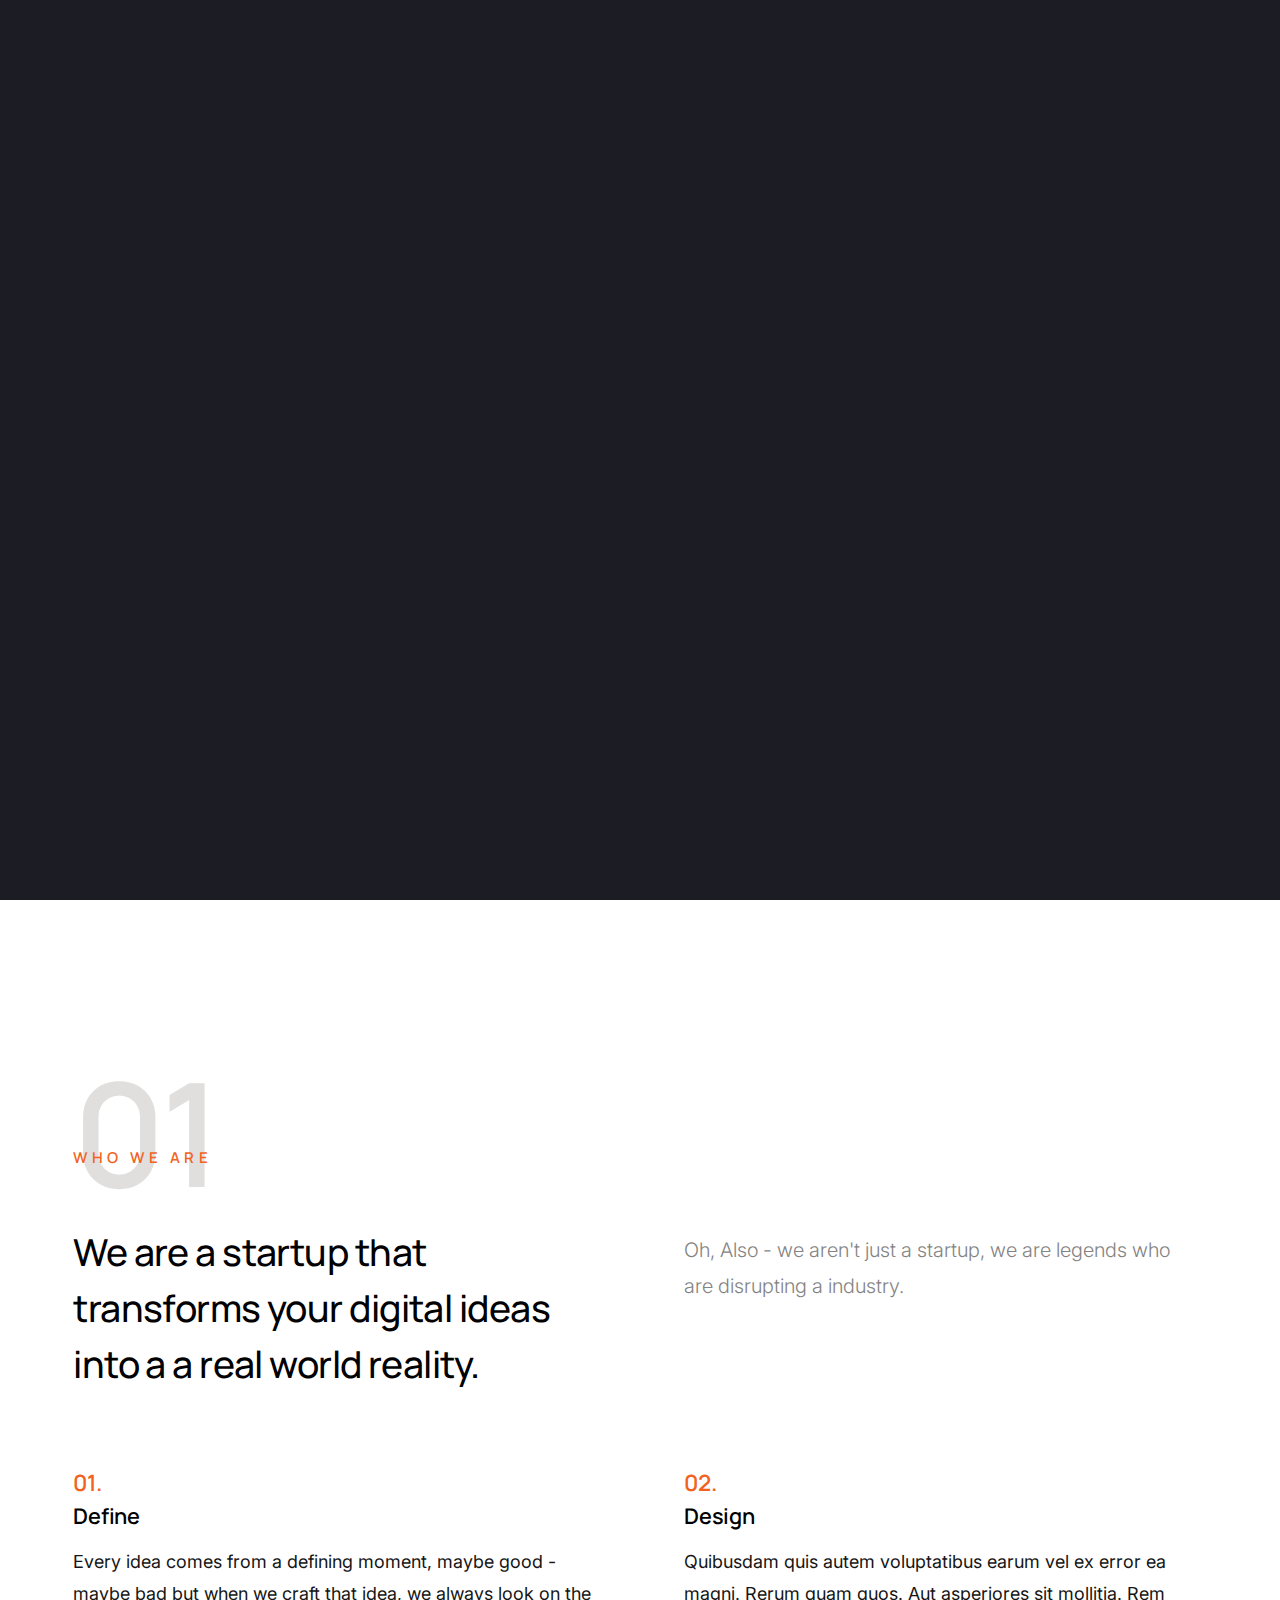
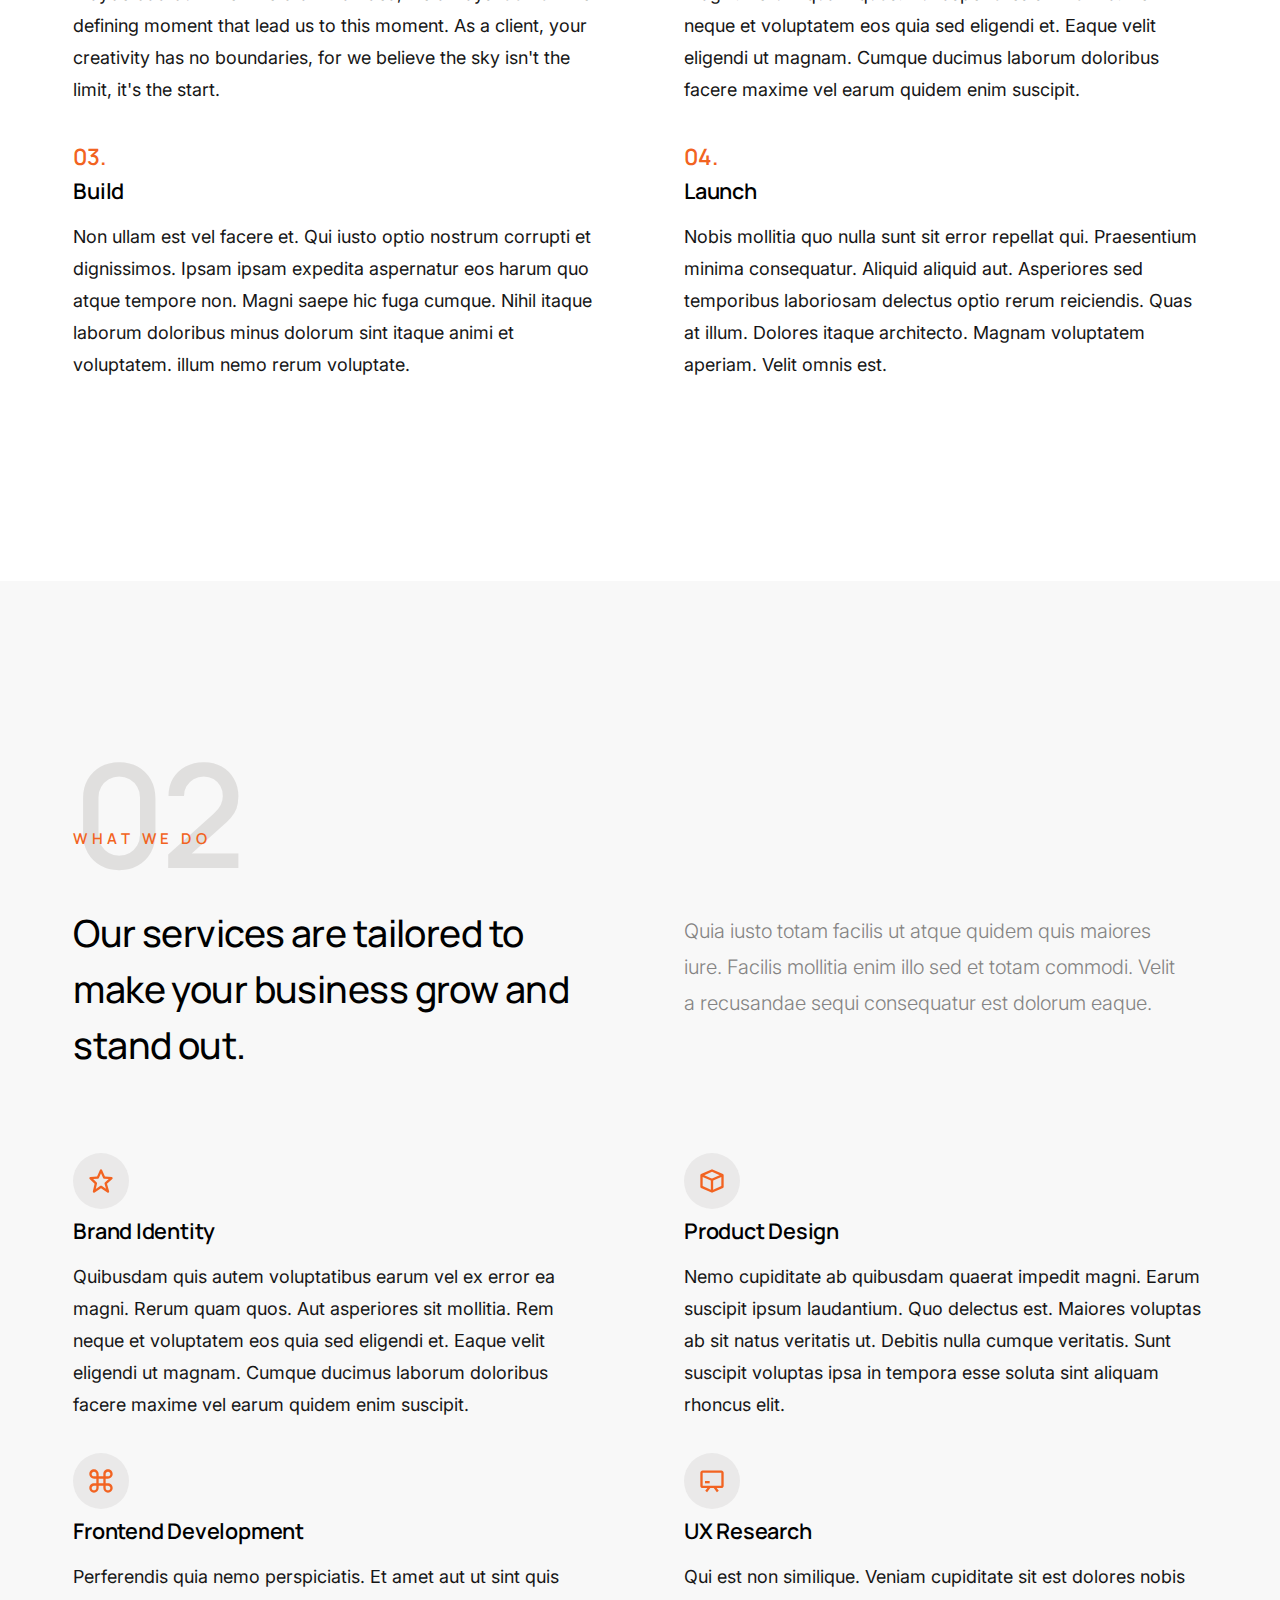
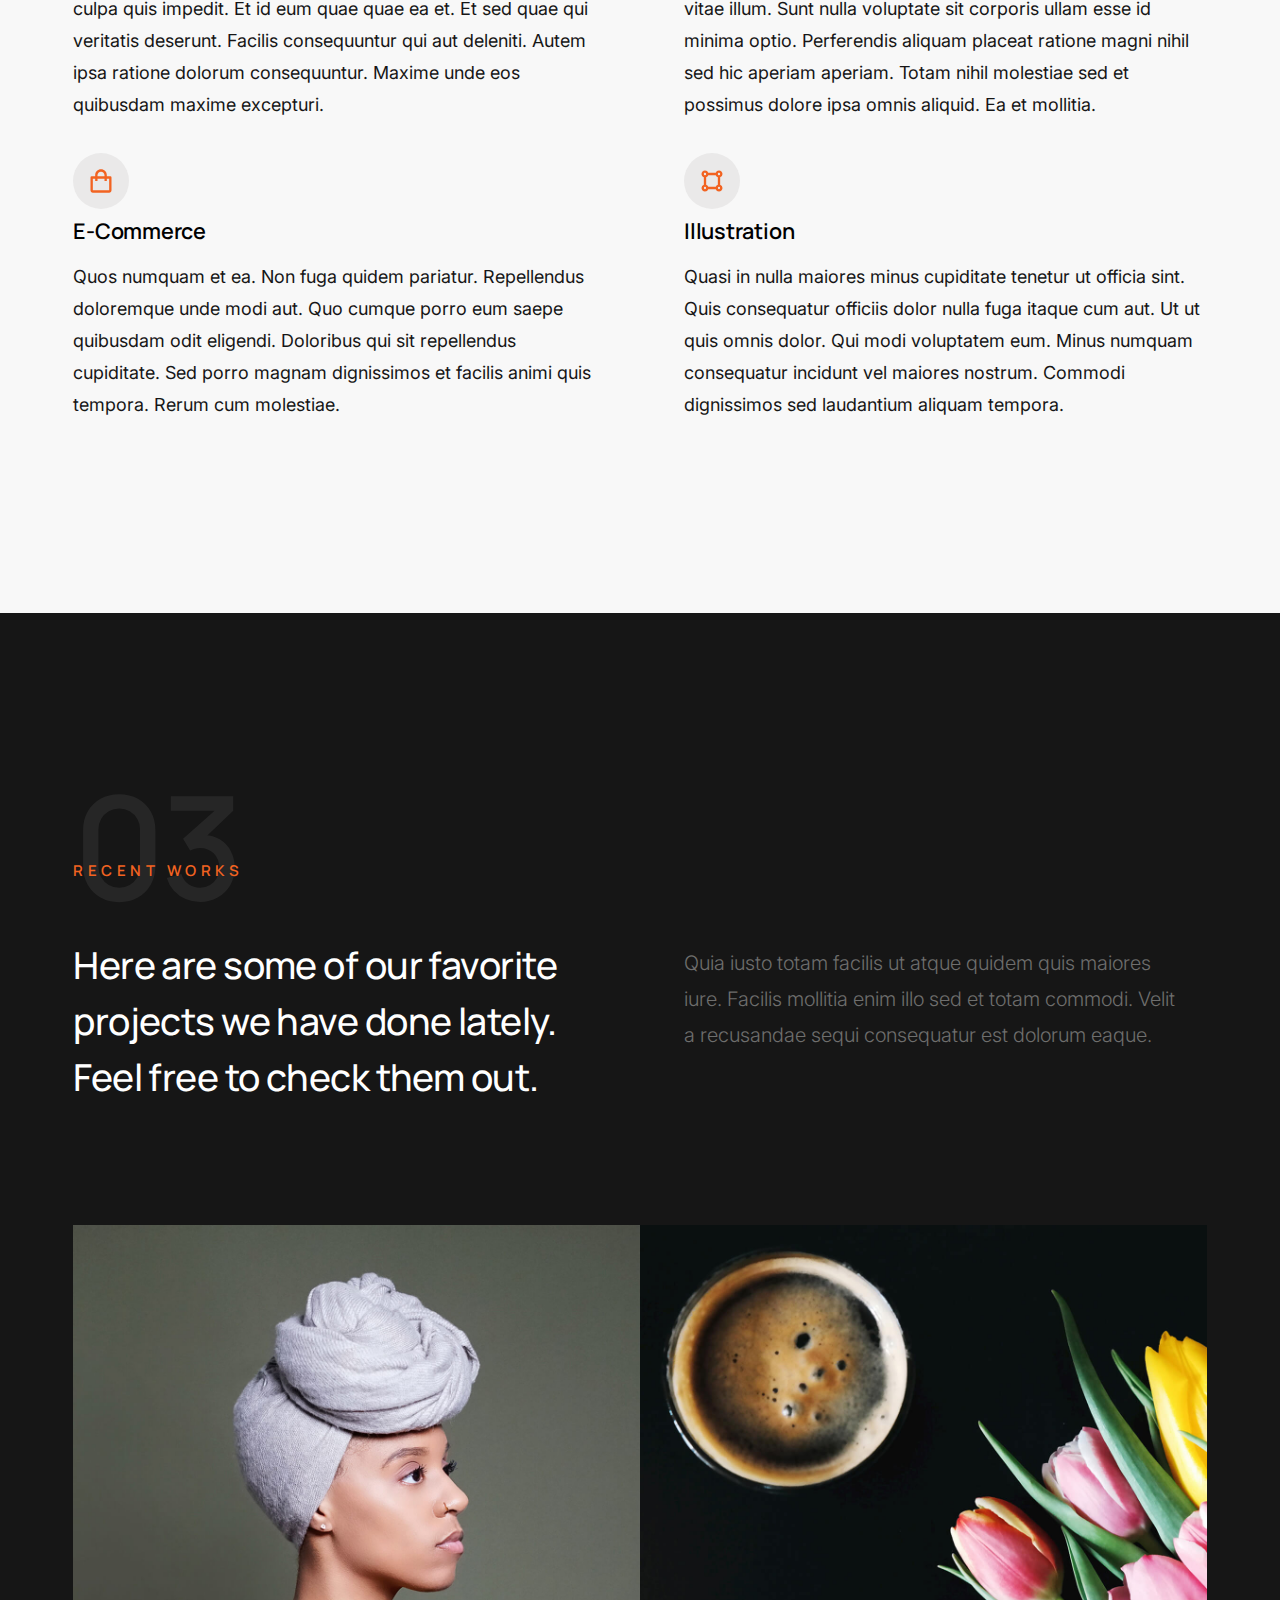
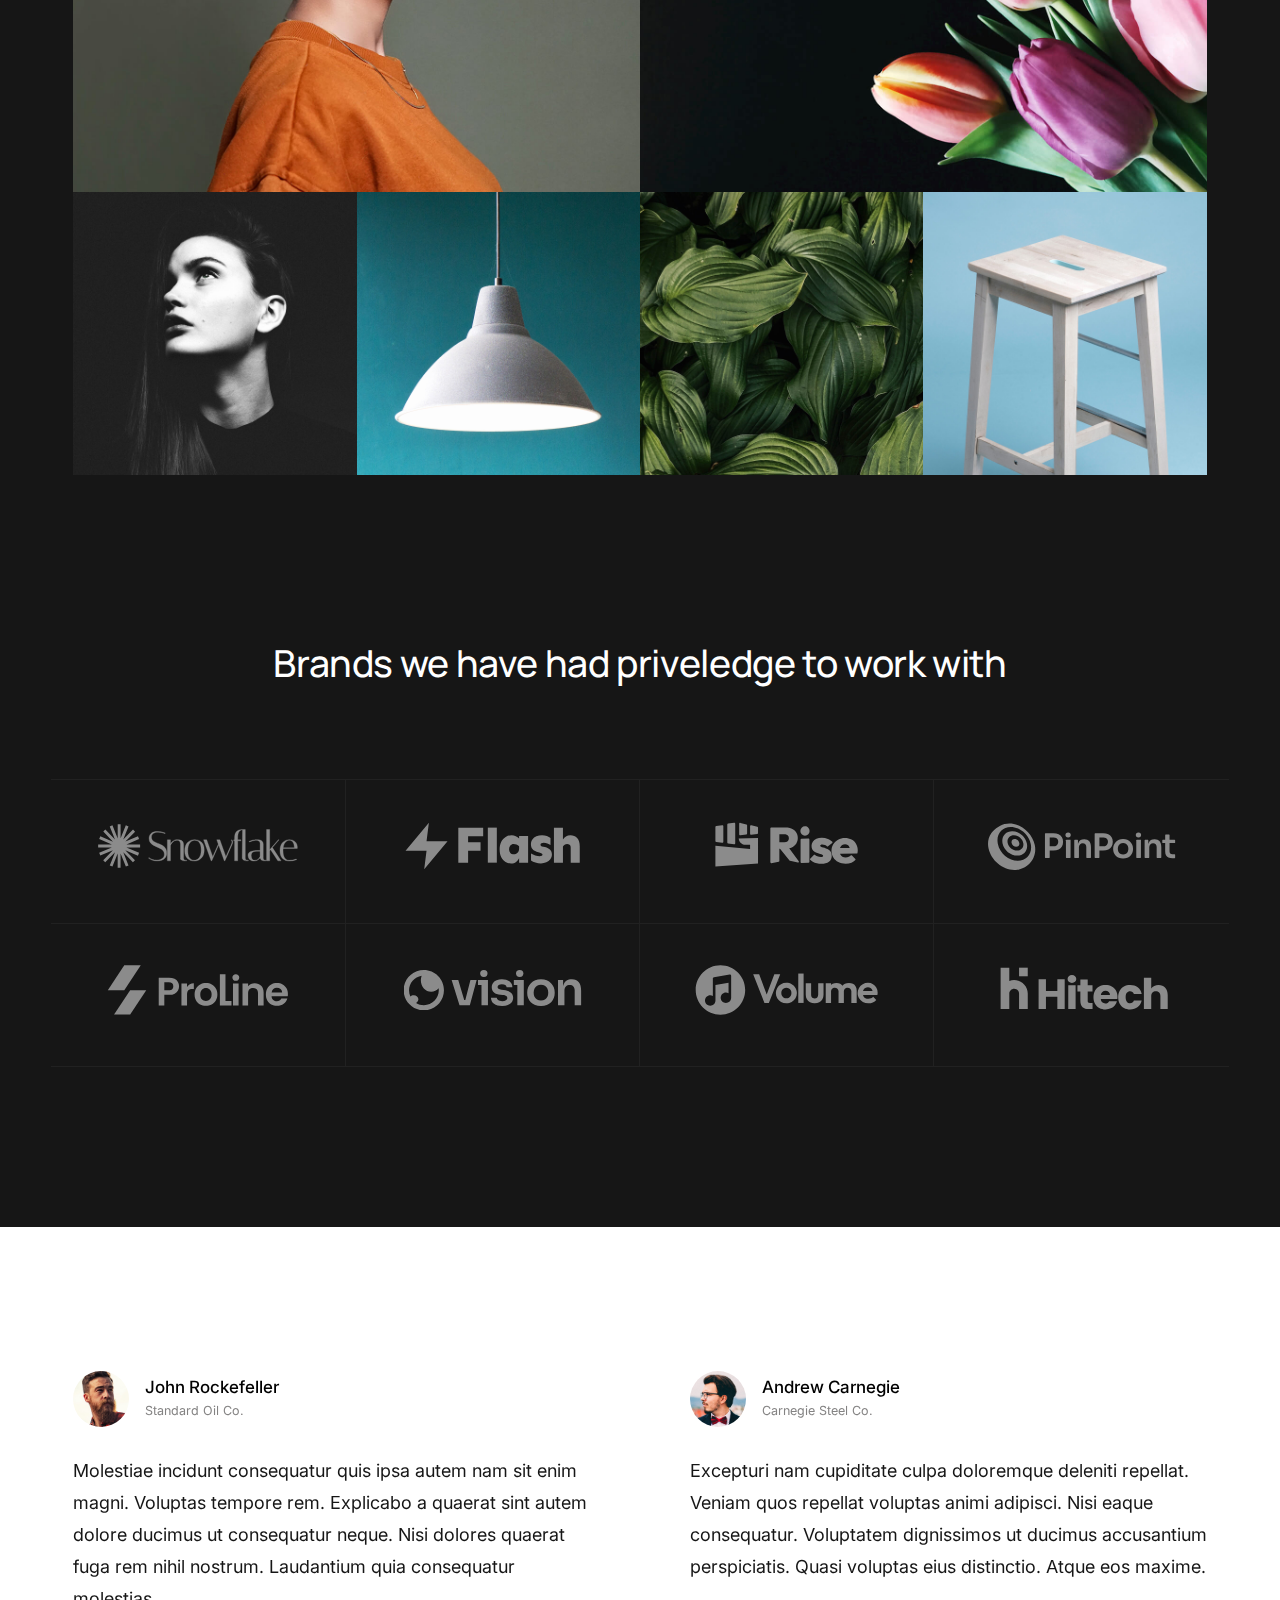
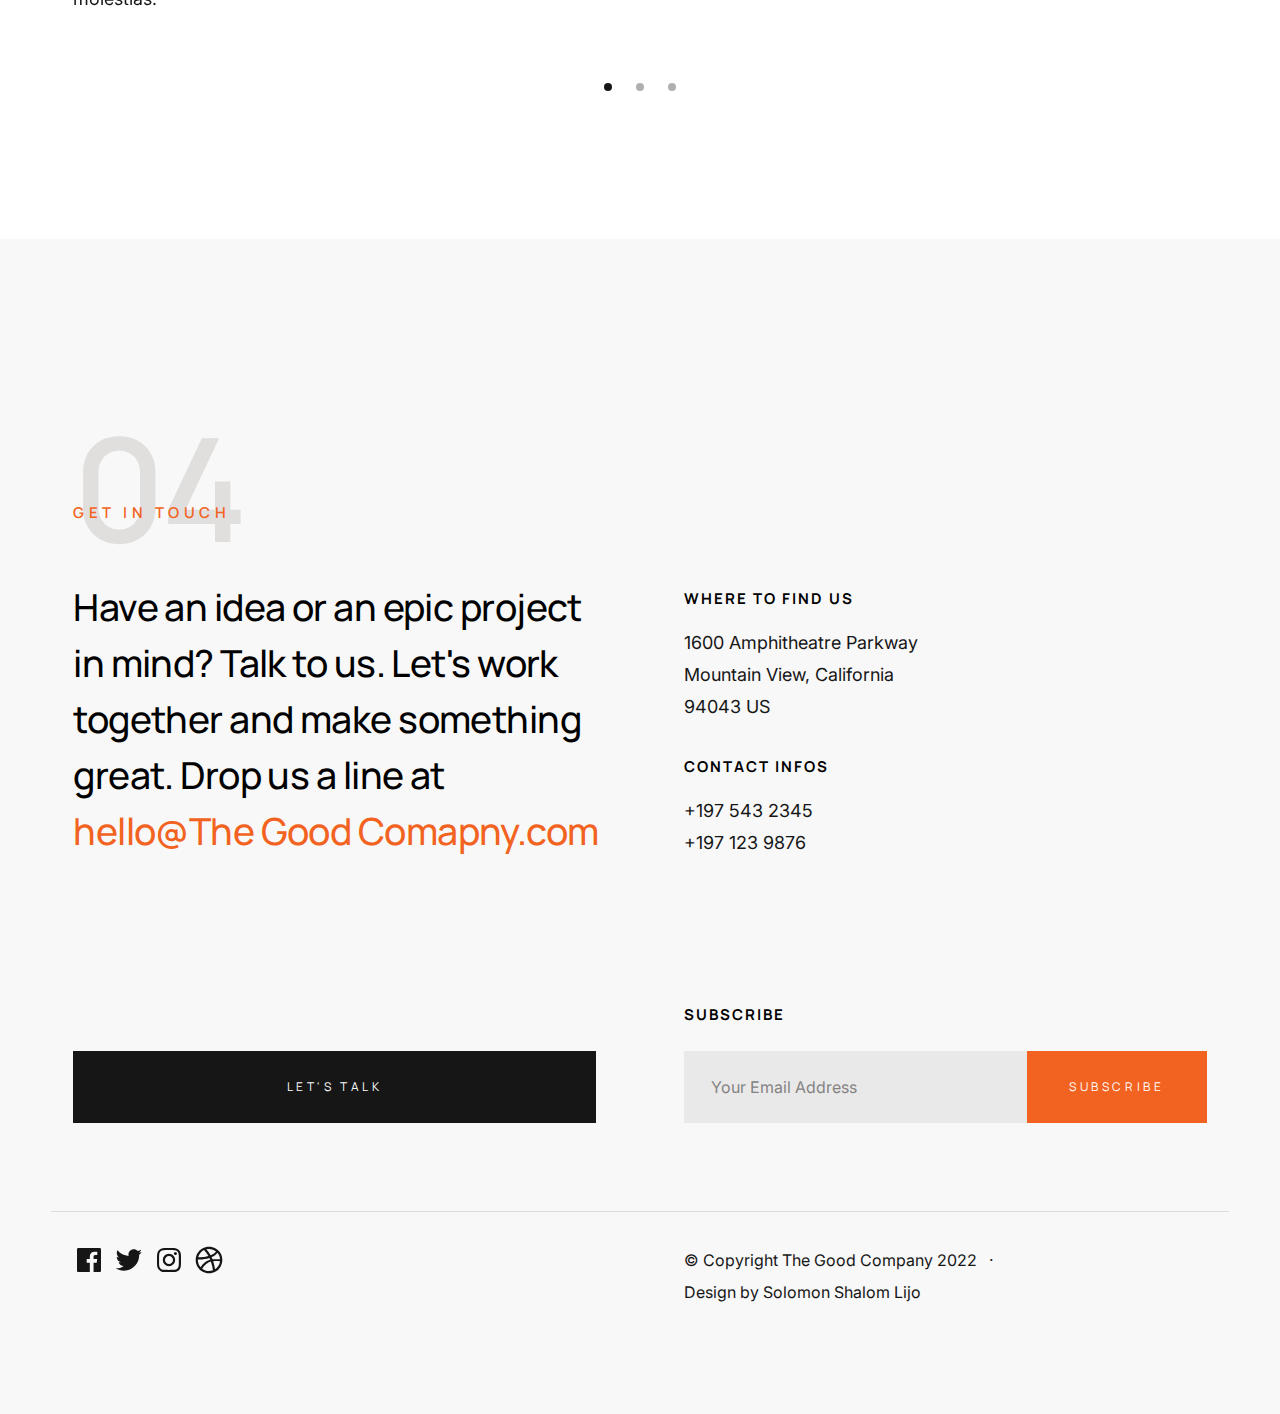
==== commit 87f2972d: "Hello! Mom" ====
--- a/index.html
+++ b/index.html
@@ -173,9 +173,9 @@
                         </div>
                         <div class="list-block__text">
                             <p>
-                            Nemo cupiditate ab quibusdam quaerat impedit magni. Earum suscipit ipsum laudantium. 
-                            Quo delectus est. Maiores voluptas ab sit natus veritatis ut. Debitis nulla cumque veritatis.
-                            Sunt suscipit voluptas ipsa in tempora esse soluta sint aliquam rhoncus elit.
+                            Every idea comes from a defining moment, maybe good - maybe bad but when we craft 
+                            that idea, we always look on the defining moment that lead us to this moment. As a client,
+                            your creativity has no boundaries, for we believe the sky isn't the limit, it's the start.
                             </p>
                         </div>
                     </div> <!-- end list-block__item -->
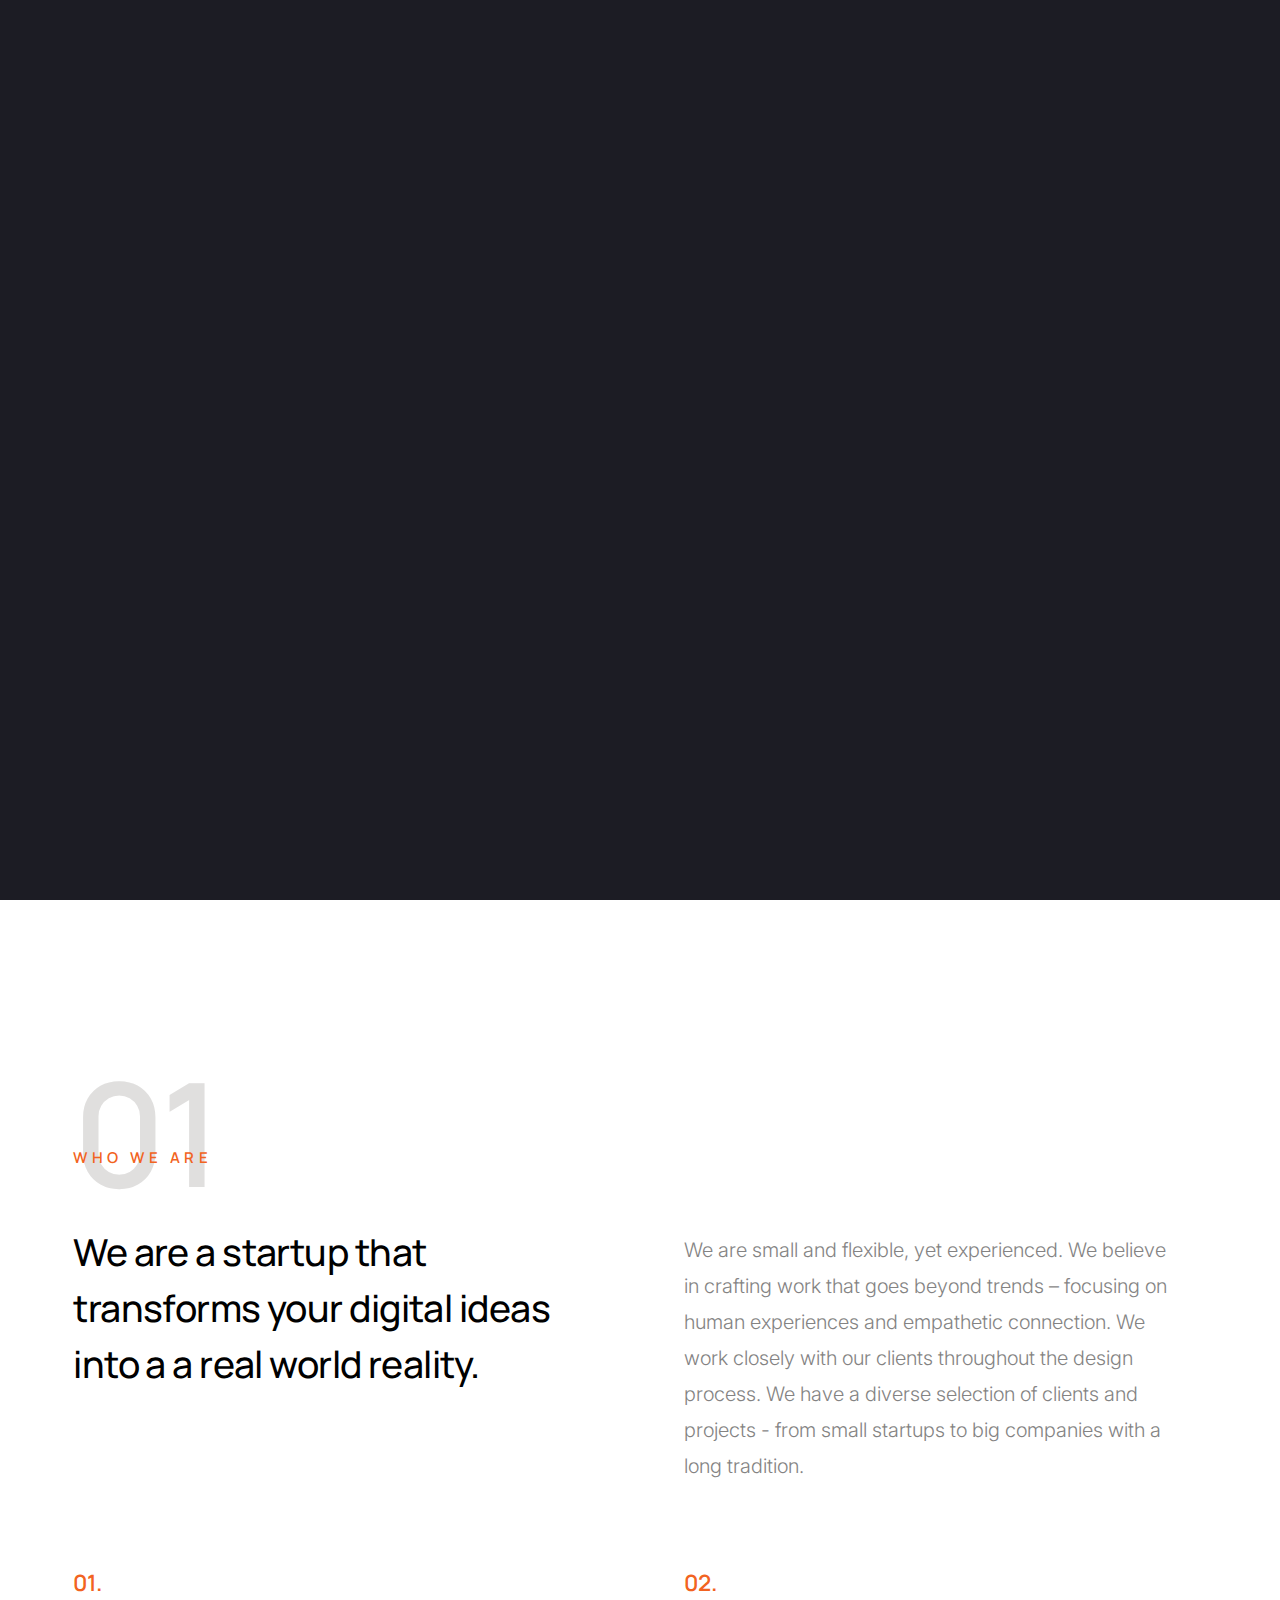
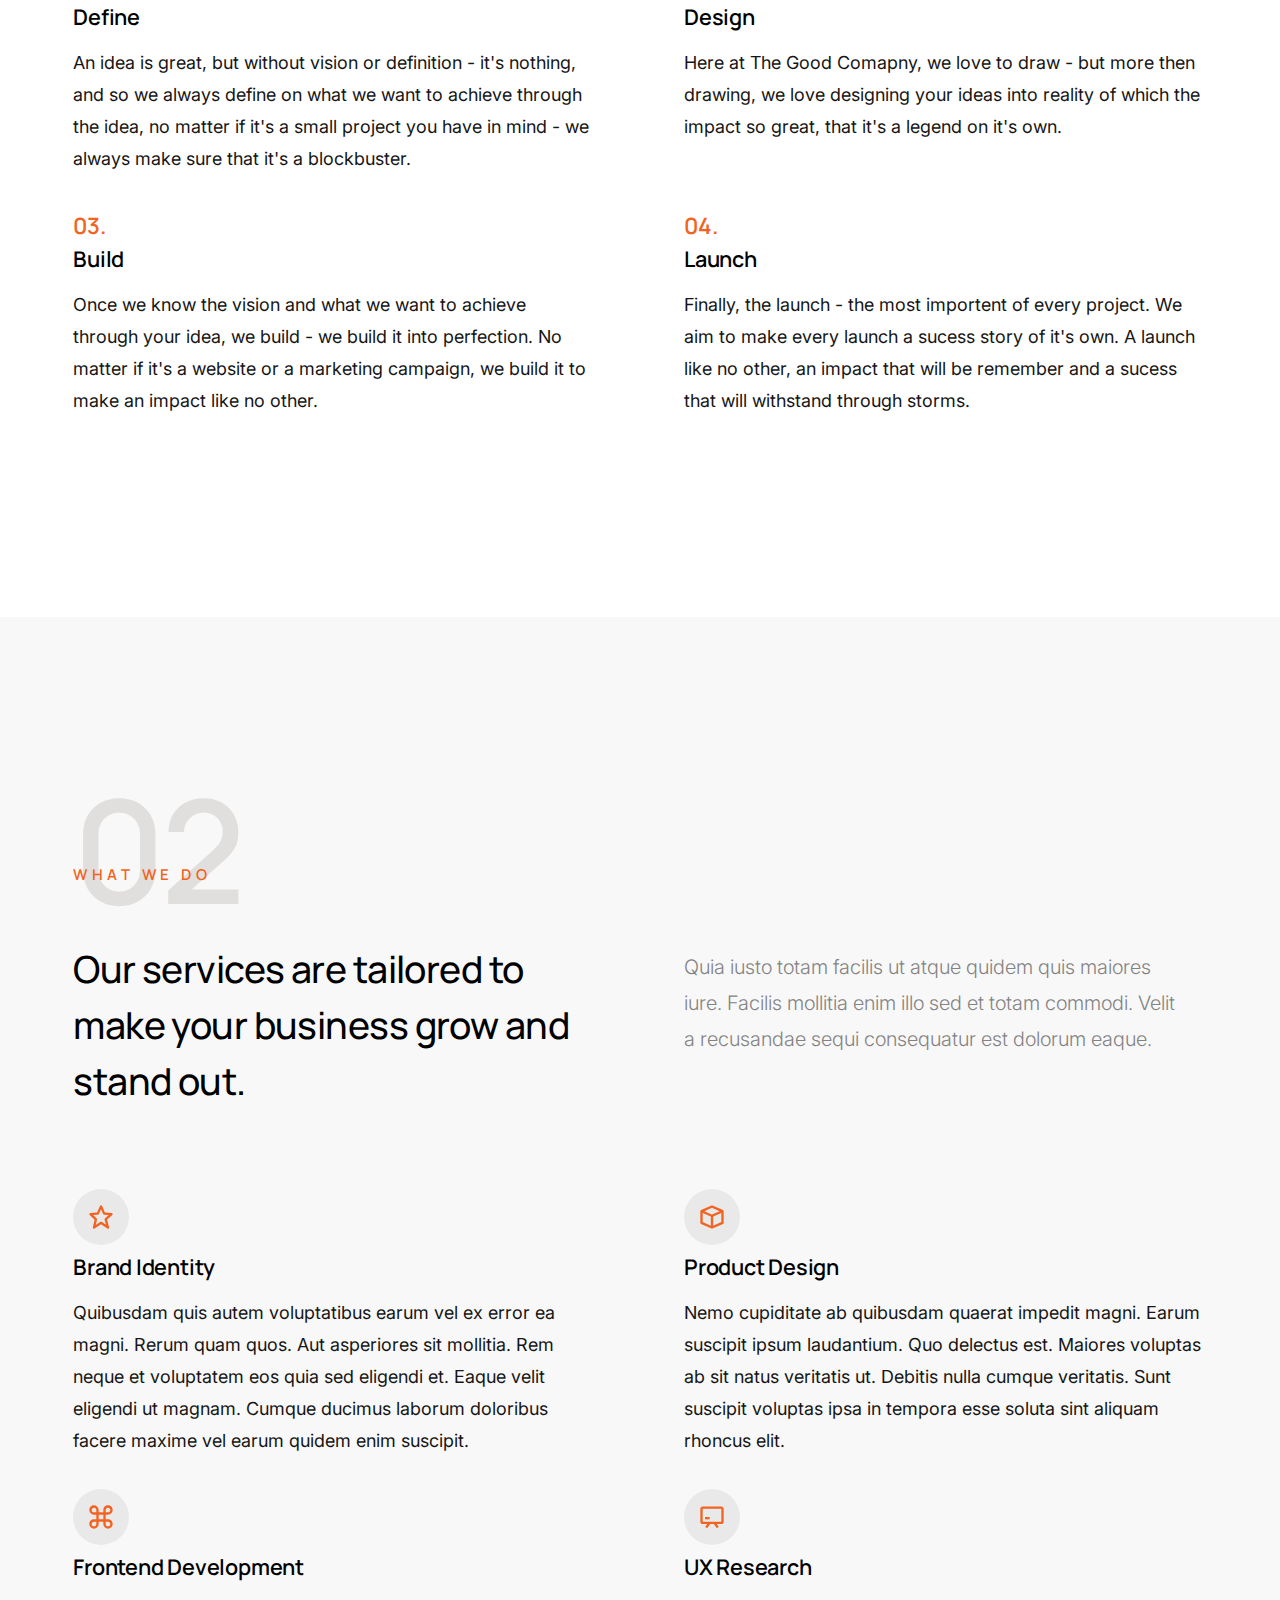
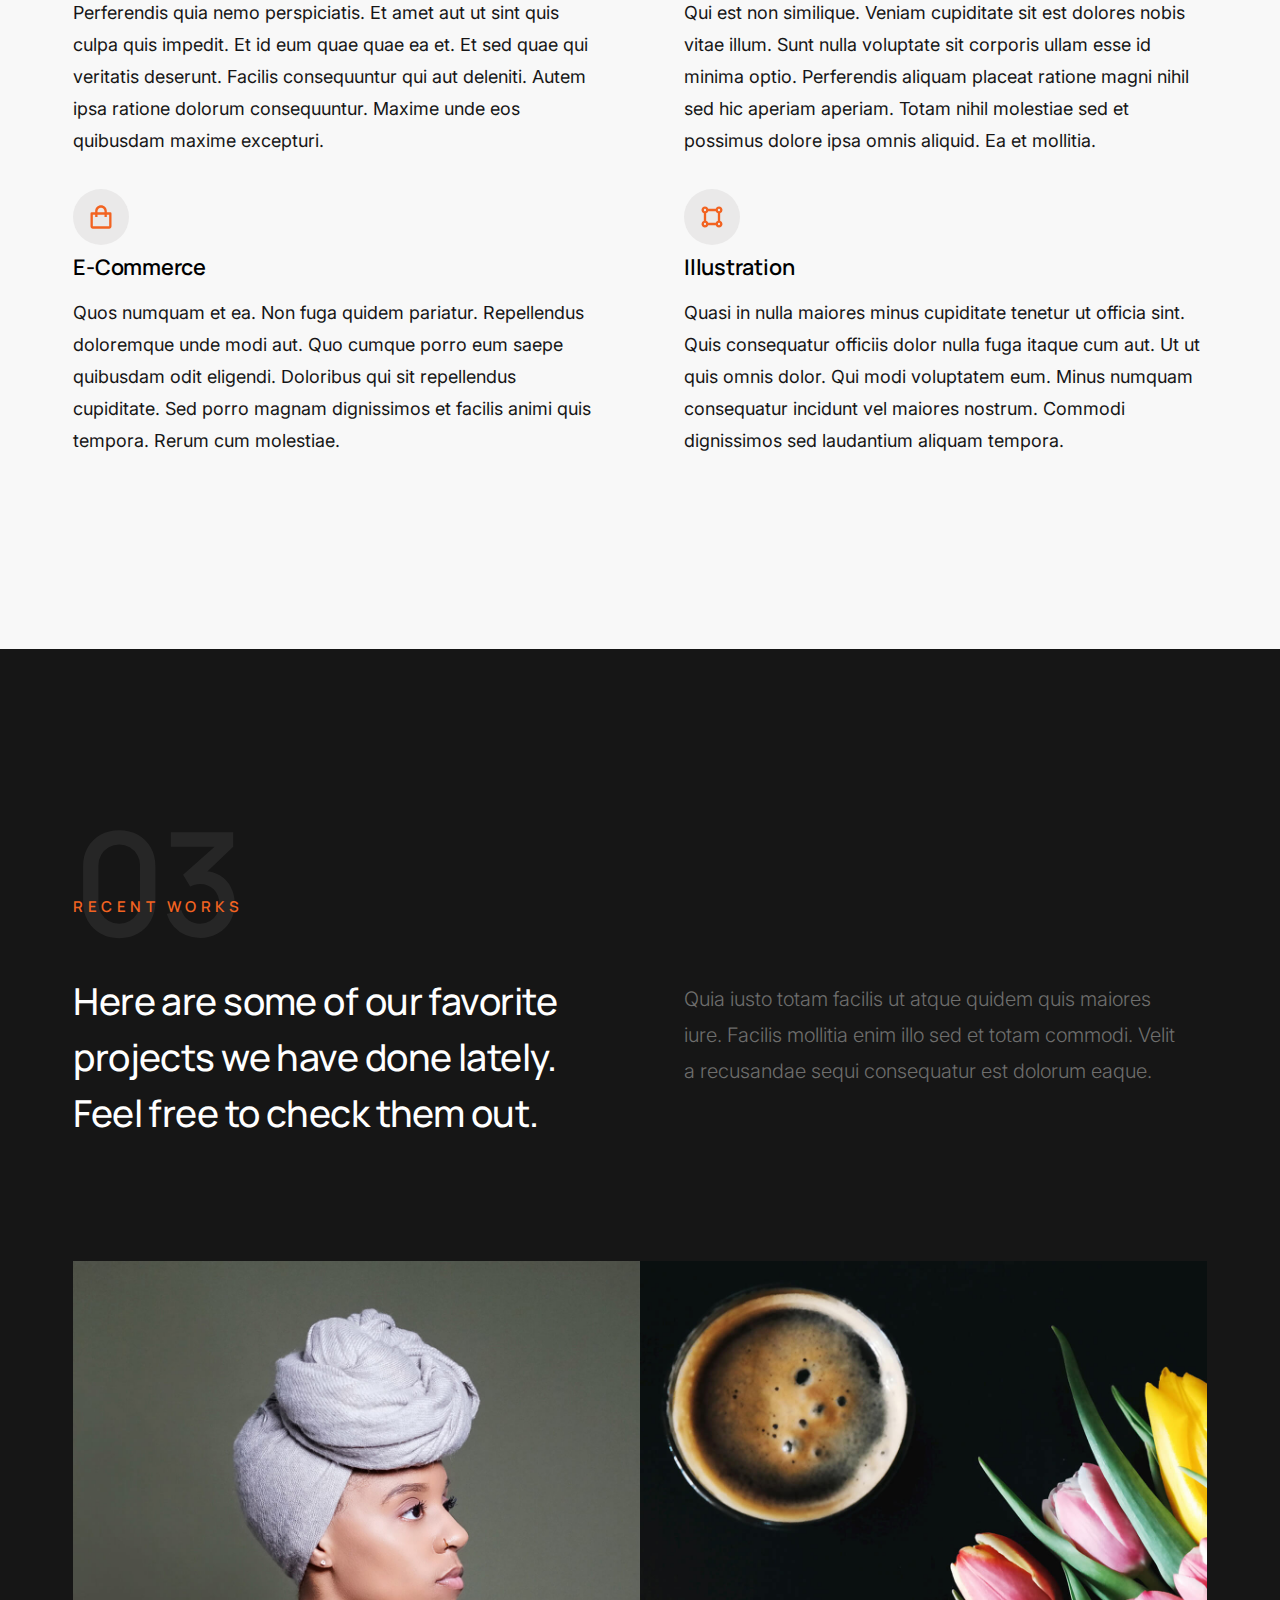
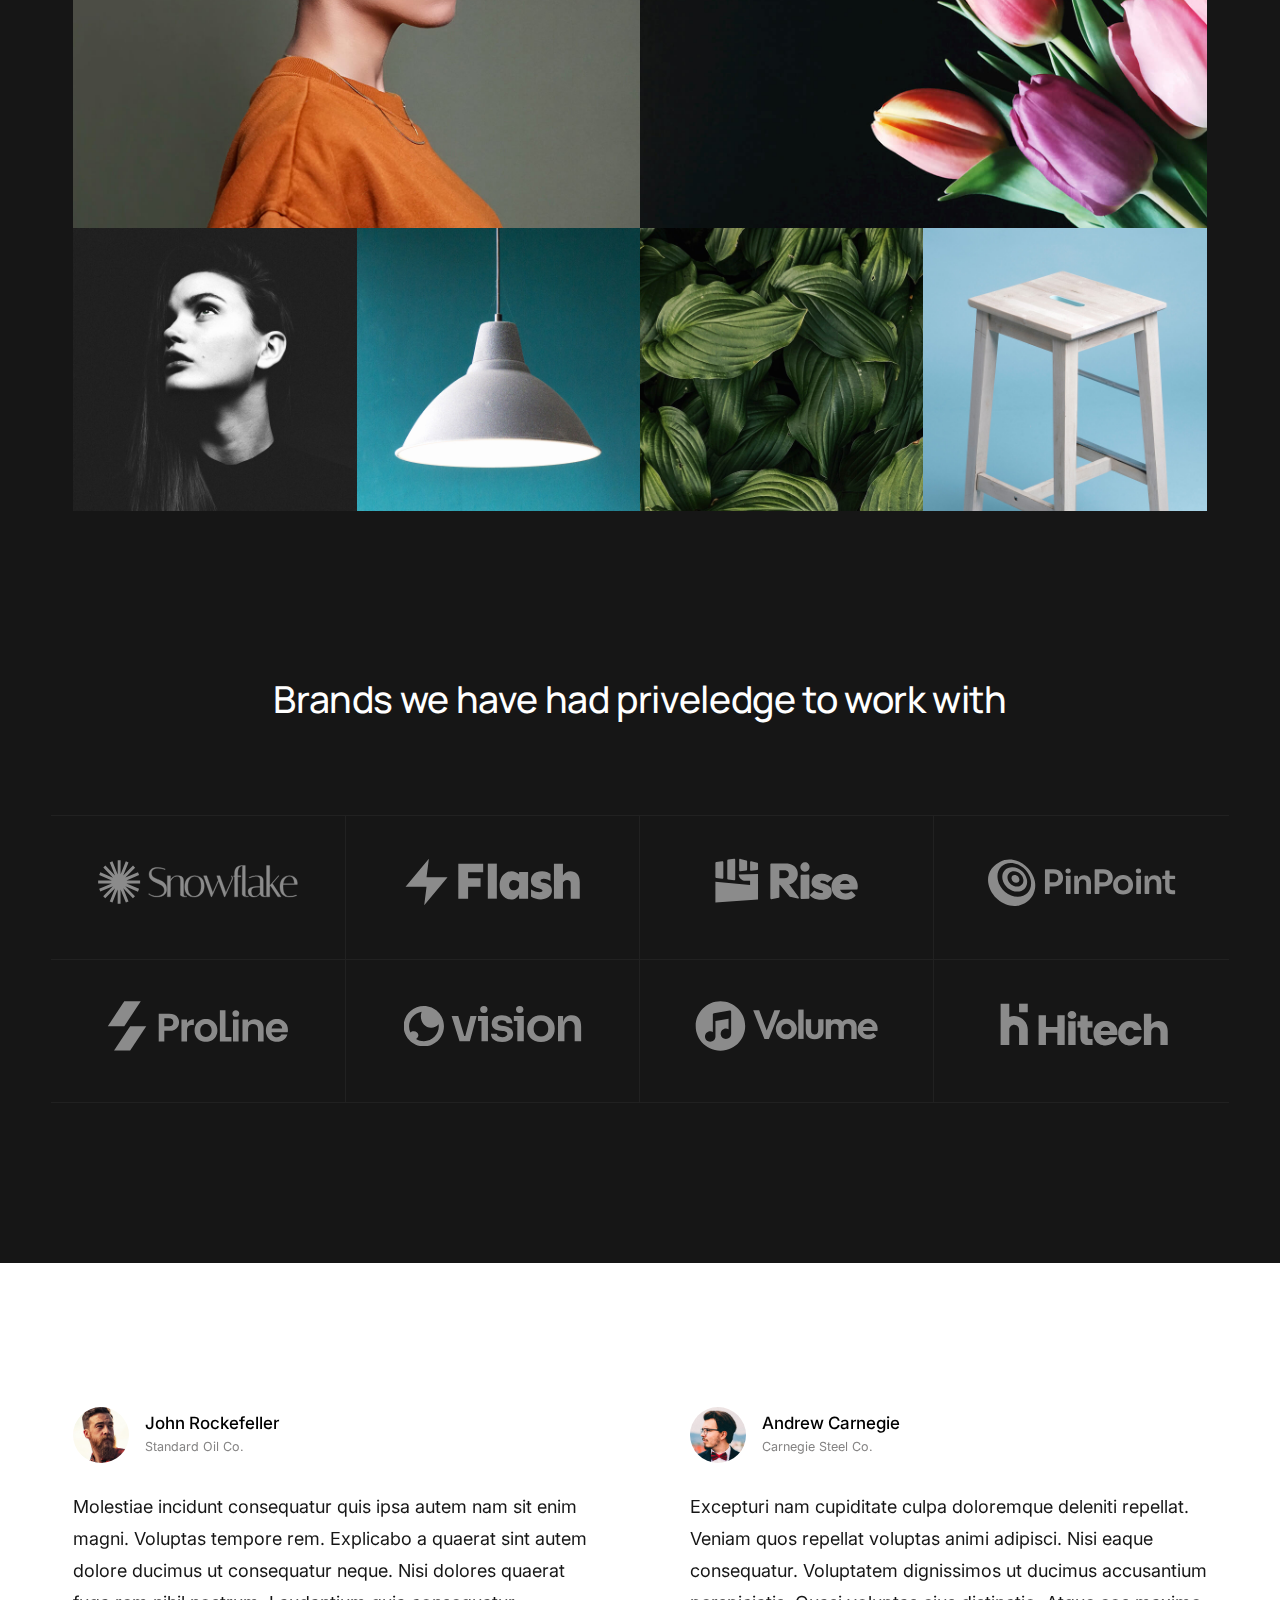
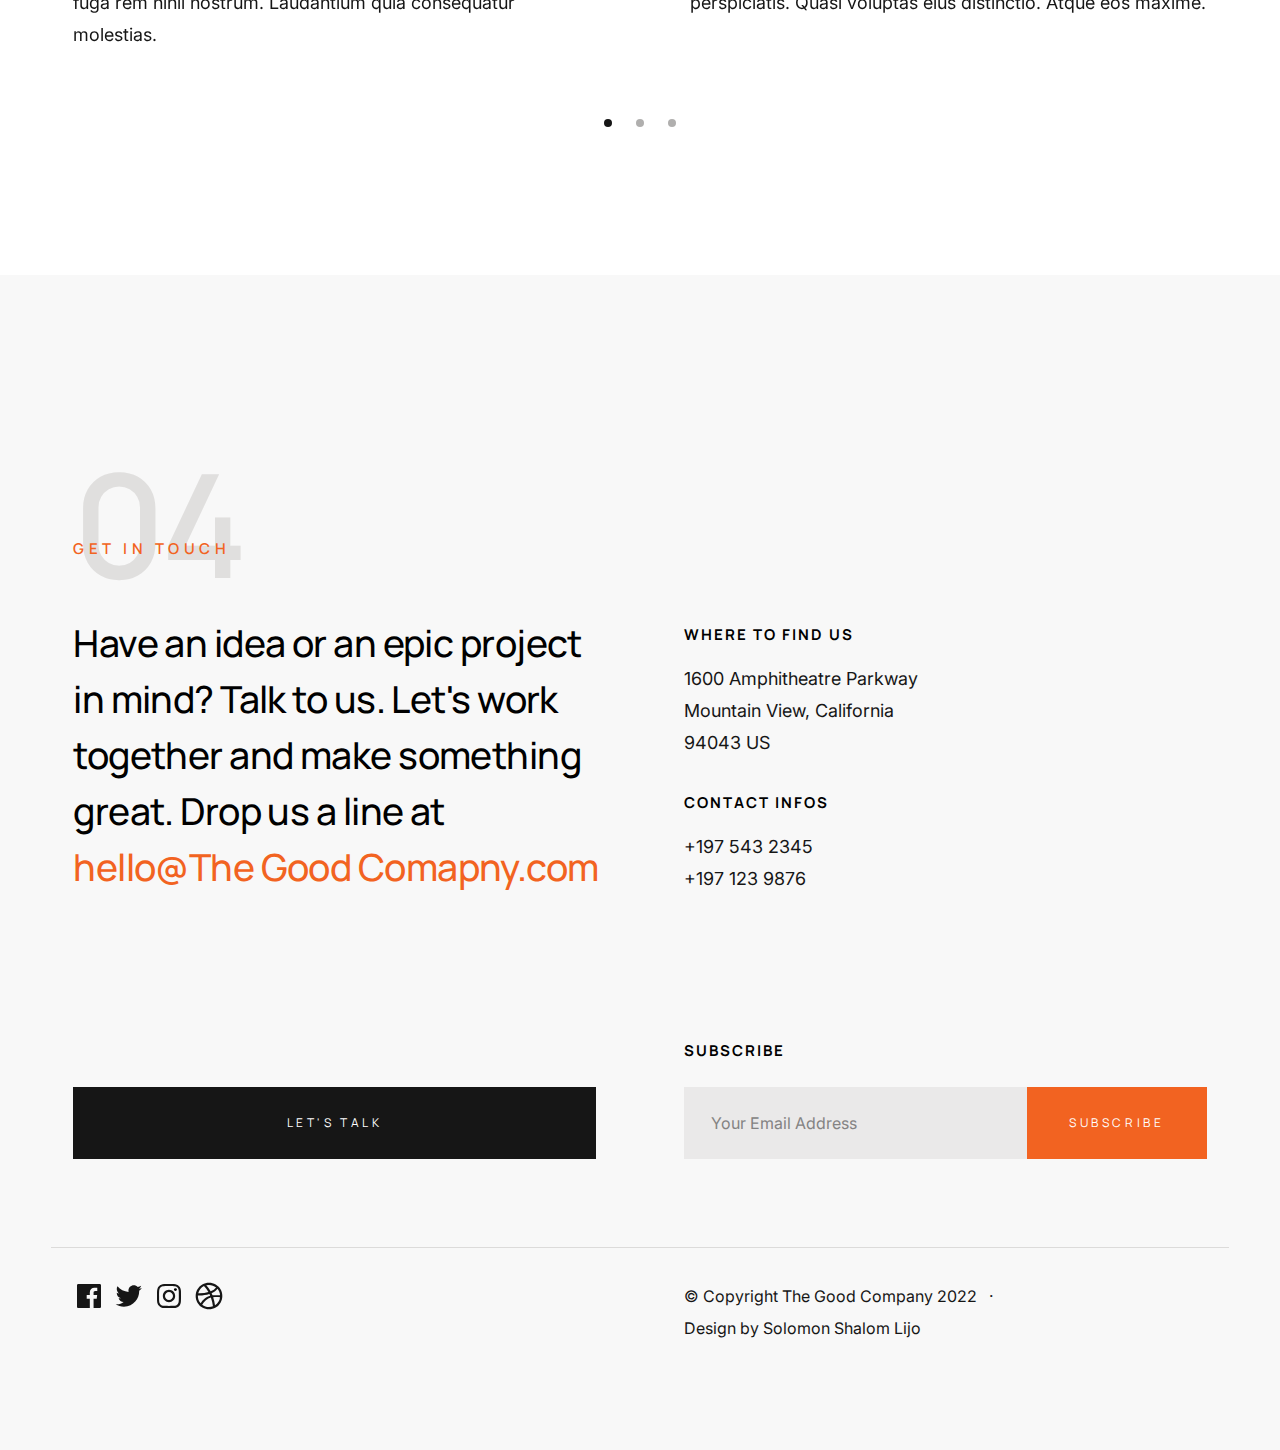
==== commit bbfa0348: "Hello! Mom" ====
--- a/index.html
+++ b/index.html
@@ -160,7 +160,11 @@
                     </div>
                     <div class="column lg-6 stack-on-1100 section-header__secondary">
                         <p class="desc">
-                        Oh, Also - we aren't just a startup, we are legends who are disrupting a industry. 
+                        
+                        We are small and flexible, yet experienced.
+We believe in crafting work that goes beyond trends – focusing on human experiences and empathetic connection. 
+We work closely with our clients throughout the design process. 
+We have a diverse selection of clients and projects - from small startups to big companies with a long tradition.
                         </p>
                     </div>
                 </div> <!-- end section-header -->
@@ -173,9 +177,9 @@
                         </div>
                         <div class="list-block__text">
                             <p>
-                            Every idea comes from a defining moment, maybe good - maybe bad but when we craft 
-                            that idea, we always look on the defining moment that lead us to this moment. As a client,
-                            your creativity has no boundaries, for we believe the sky isn't the limit, it's the start.
+                            An idea is great, but without vision or definition - it's nothing, and so we always define 
+                            on what we want to achieve through the idea, no matter if it's a small project you have in mind -
+                            we always make sure that it's a blockbuster. 
                             </p>
                         </div>
                     </div> <!-- end list-block__item -->
@@ -186,9 +190,8 @@
                         </div>
                         <div class="list-block__text">
                             <p>
-                            Quibusdam quis autem voluptatibus earum vel ex error ea magni. Rerum quam quos. Aut asperiores 
-                            sit mollitia. Rem neque et voluptatem eos quia sed eligendi et. Eaque velit eligendi ut 
-                            magnam. Cumque ducimus laborum doloribus facere maxime vel earum quidem enim suscipit.
+                            Here at The Good Comapny, we love to draw - but more then drawing, we love designing your ideas into reality of which 
+                            the impact so great, that it's a legend on it's own. 
                             </p>
                         </div>
                     </div> <!-- end list-block__item -->
@@ -199,10 +202,8 @@
                         </div>
                         <div class="list-block__text">
                             <p>
-                            Non ullam est vel facere et. Qui iusto optio nostrum corrupti et dignissimos. Ipsam ipsam 
-                            expedita aspernatur eos harum quo atque tempore non. Magni saepe hic fuga cumque. Nihil 
-                            itaque laborum doloribus minus dolorum sint itaque animi et voluptatem.
-                            illum nemo rerum voluptate. 
+                            Once we know the vision and what we want to achieve through your idea, we build - we build it into perfection. 
+                            No matter if it's a website or a marketing campaign, we build it to make an impact like no other. 
                             </p>
                         </div>
                     </div> <!-- end list-block__item -->
@@ -213,9 +214,8 @@
                         </div>
                         <div class="list-block__text">
                             <p>
-                            Nobis mollitia quo nulla sunt sit error repellat qui. Praesentium minima consequatur. 
-                            Aliquid aliquid aut. Asperiores sed temporibus laboriosam delectus optio rerum reiciendis.
-                            Quas at illum. Dolores itaque architecto. Magnam voluptatem aperiam. Velit omnis est.
+                            Finally, the launch - the most importent of every project. We aim to make every launch a sucess story of it's own. 
+                            A launch like no other, an impact that will be remember and a sucess that will withstand through storms. 
                             </p>
                         </div>
                     </div> <!-- end list-block__item -->
